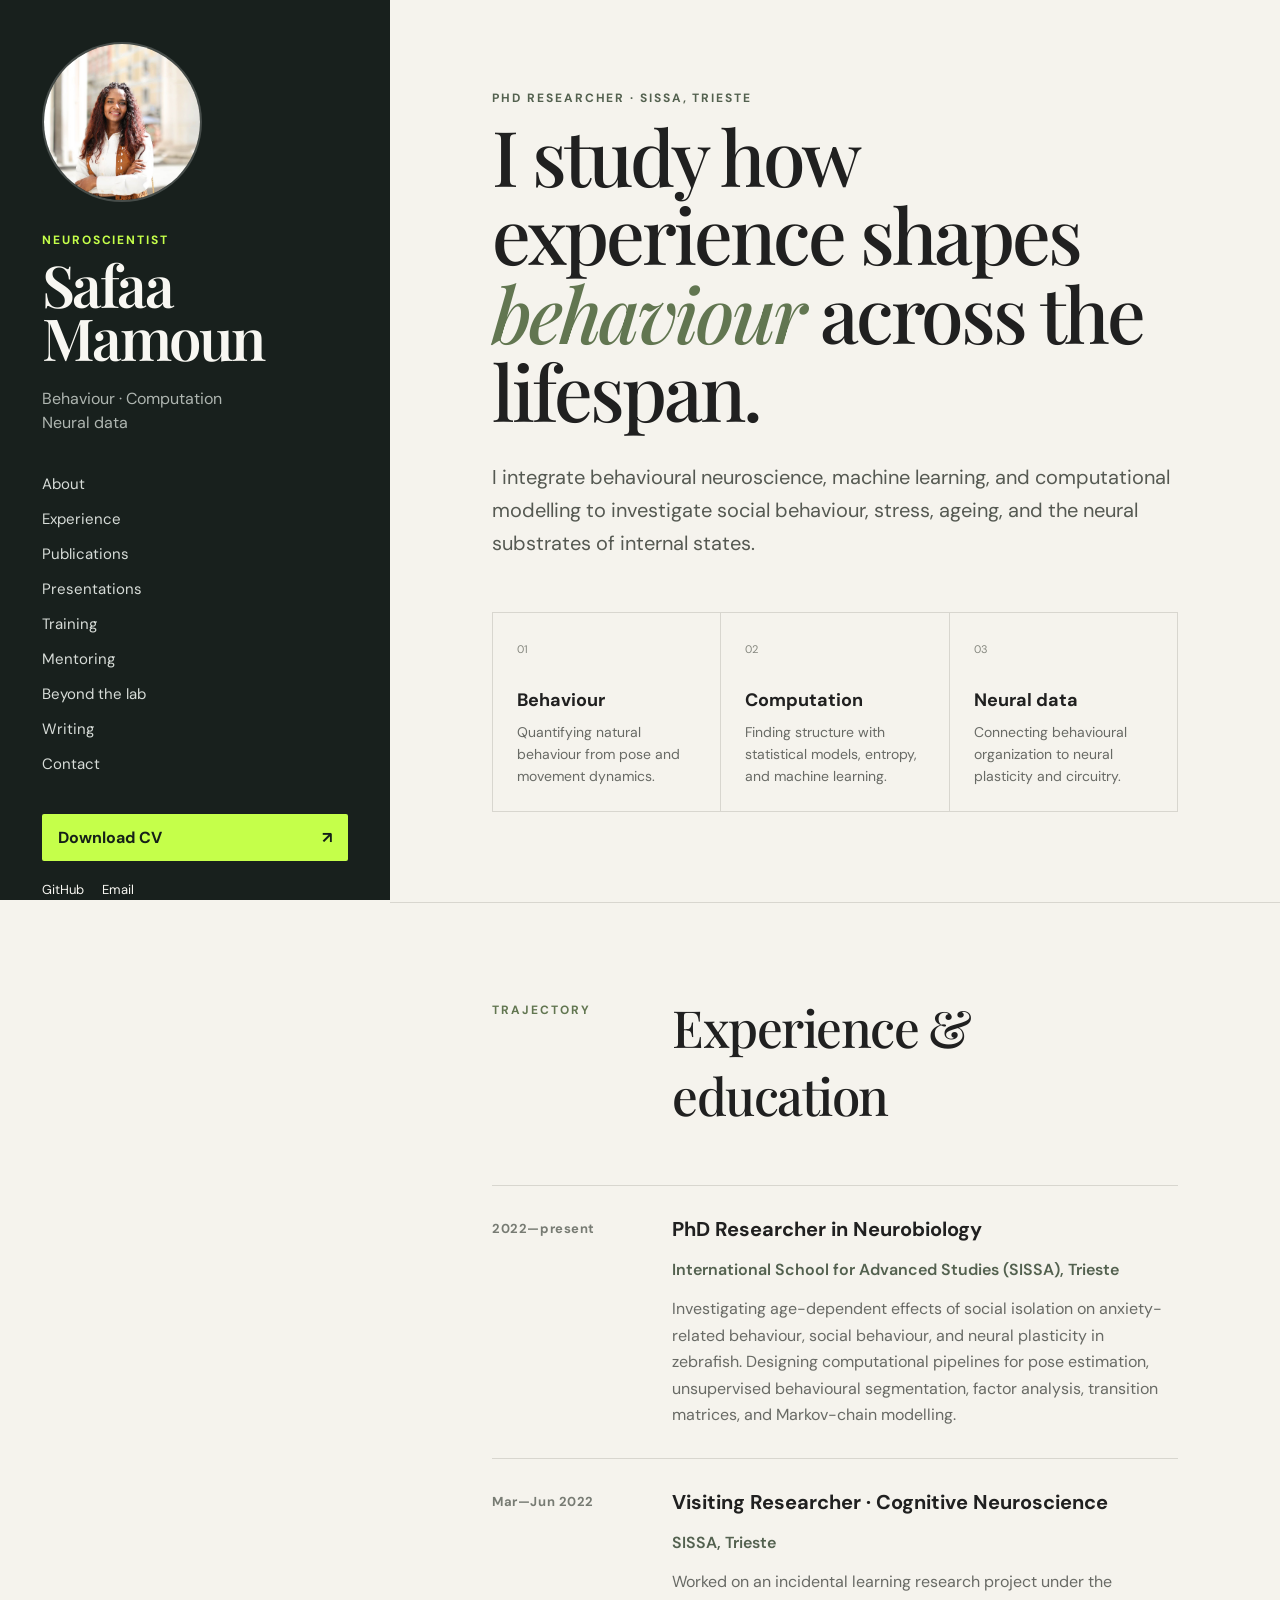
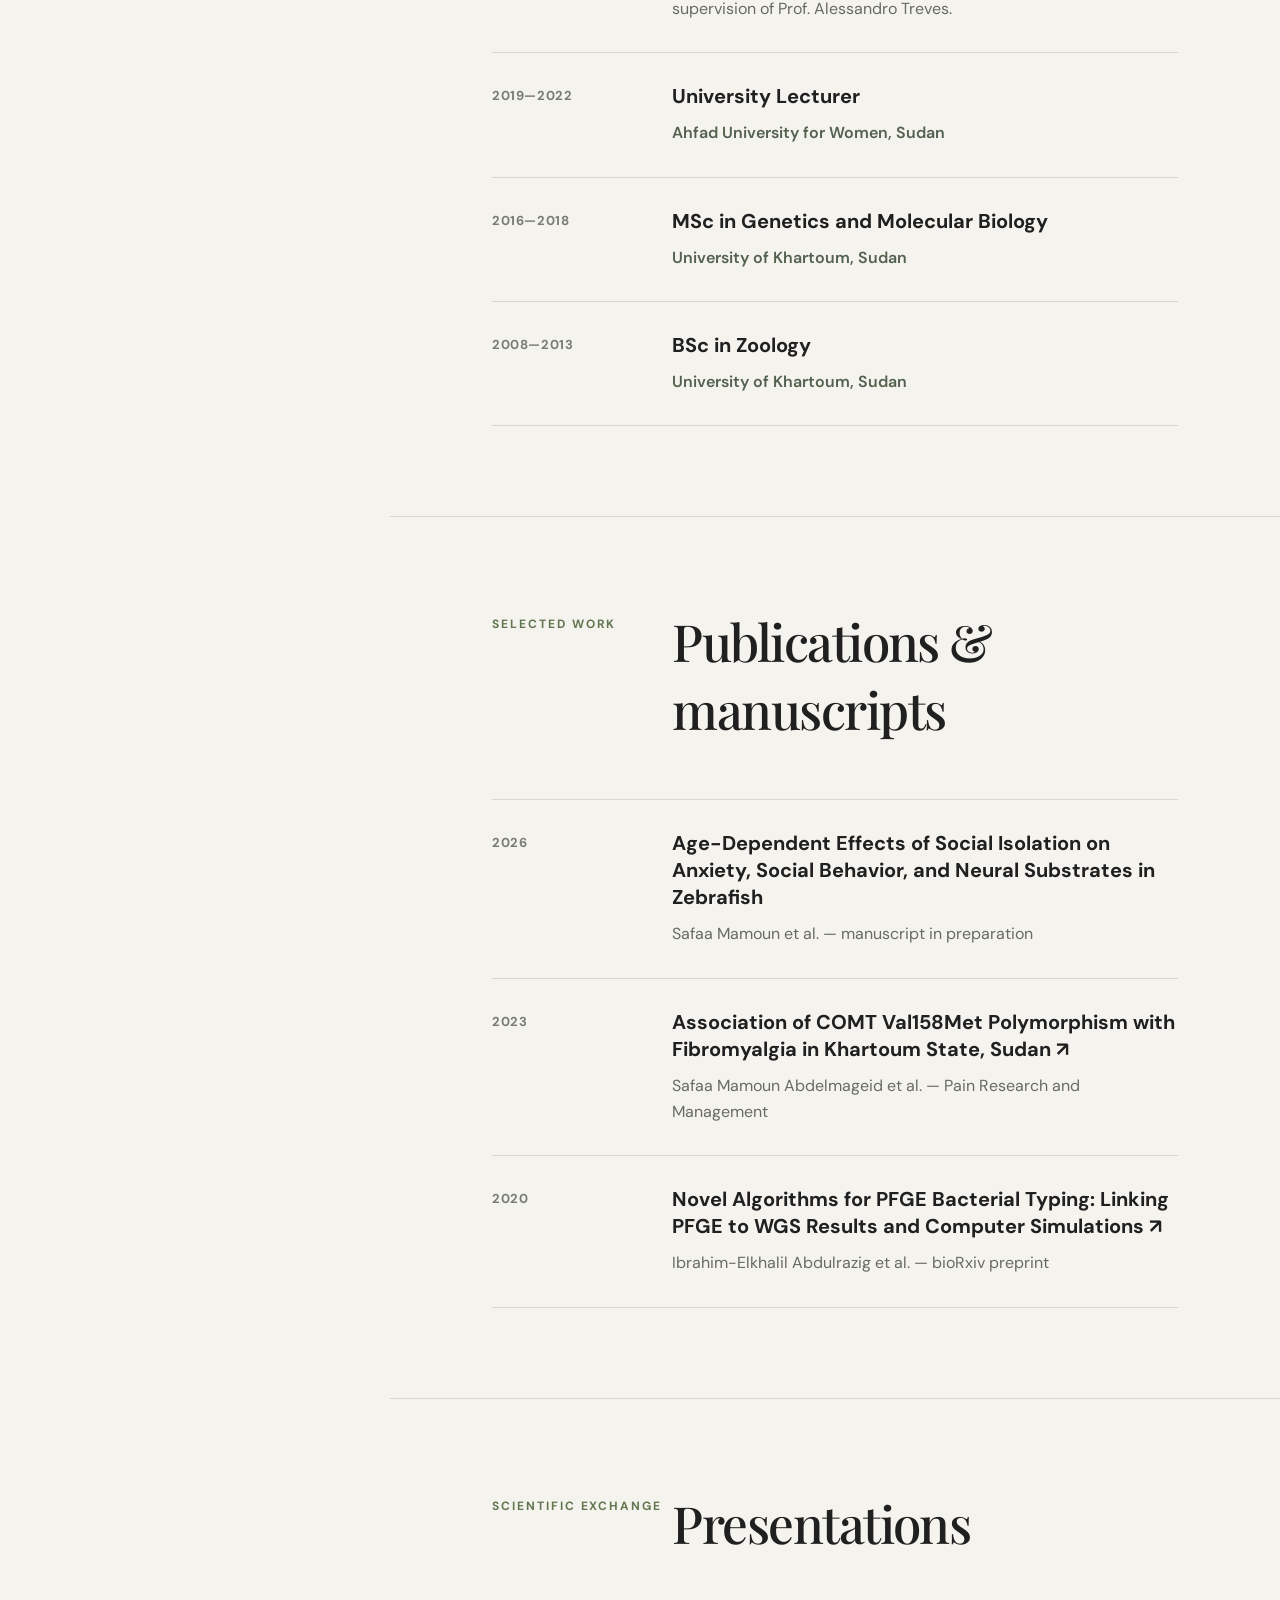
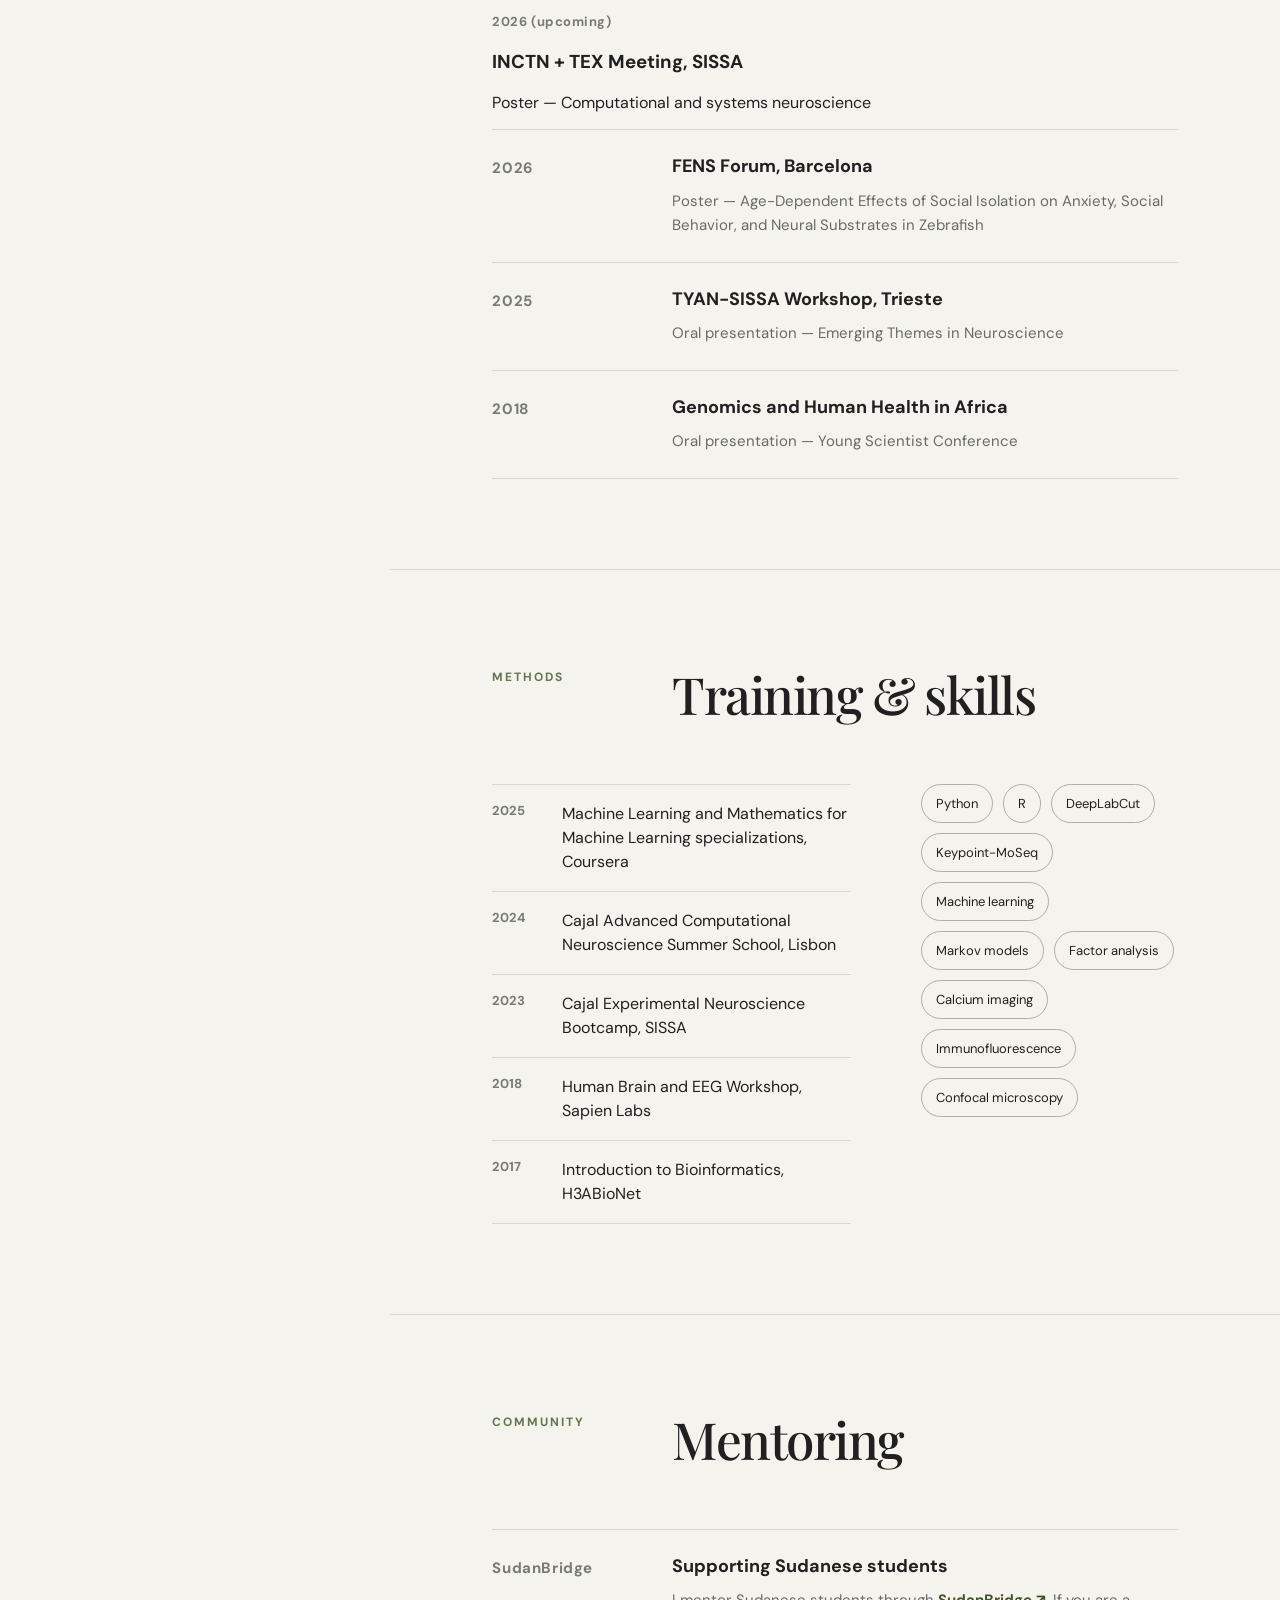
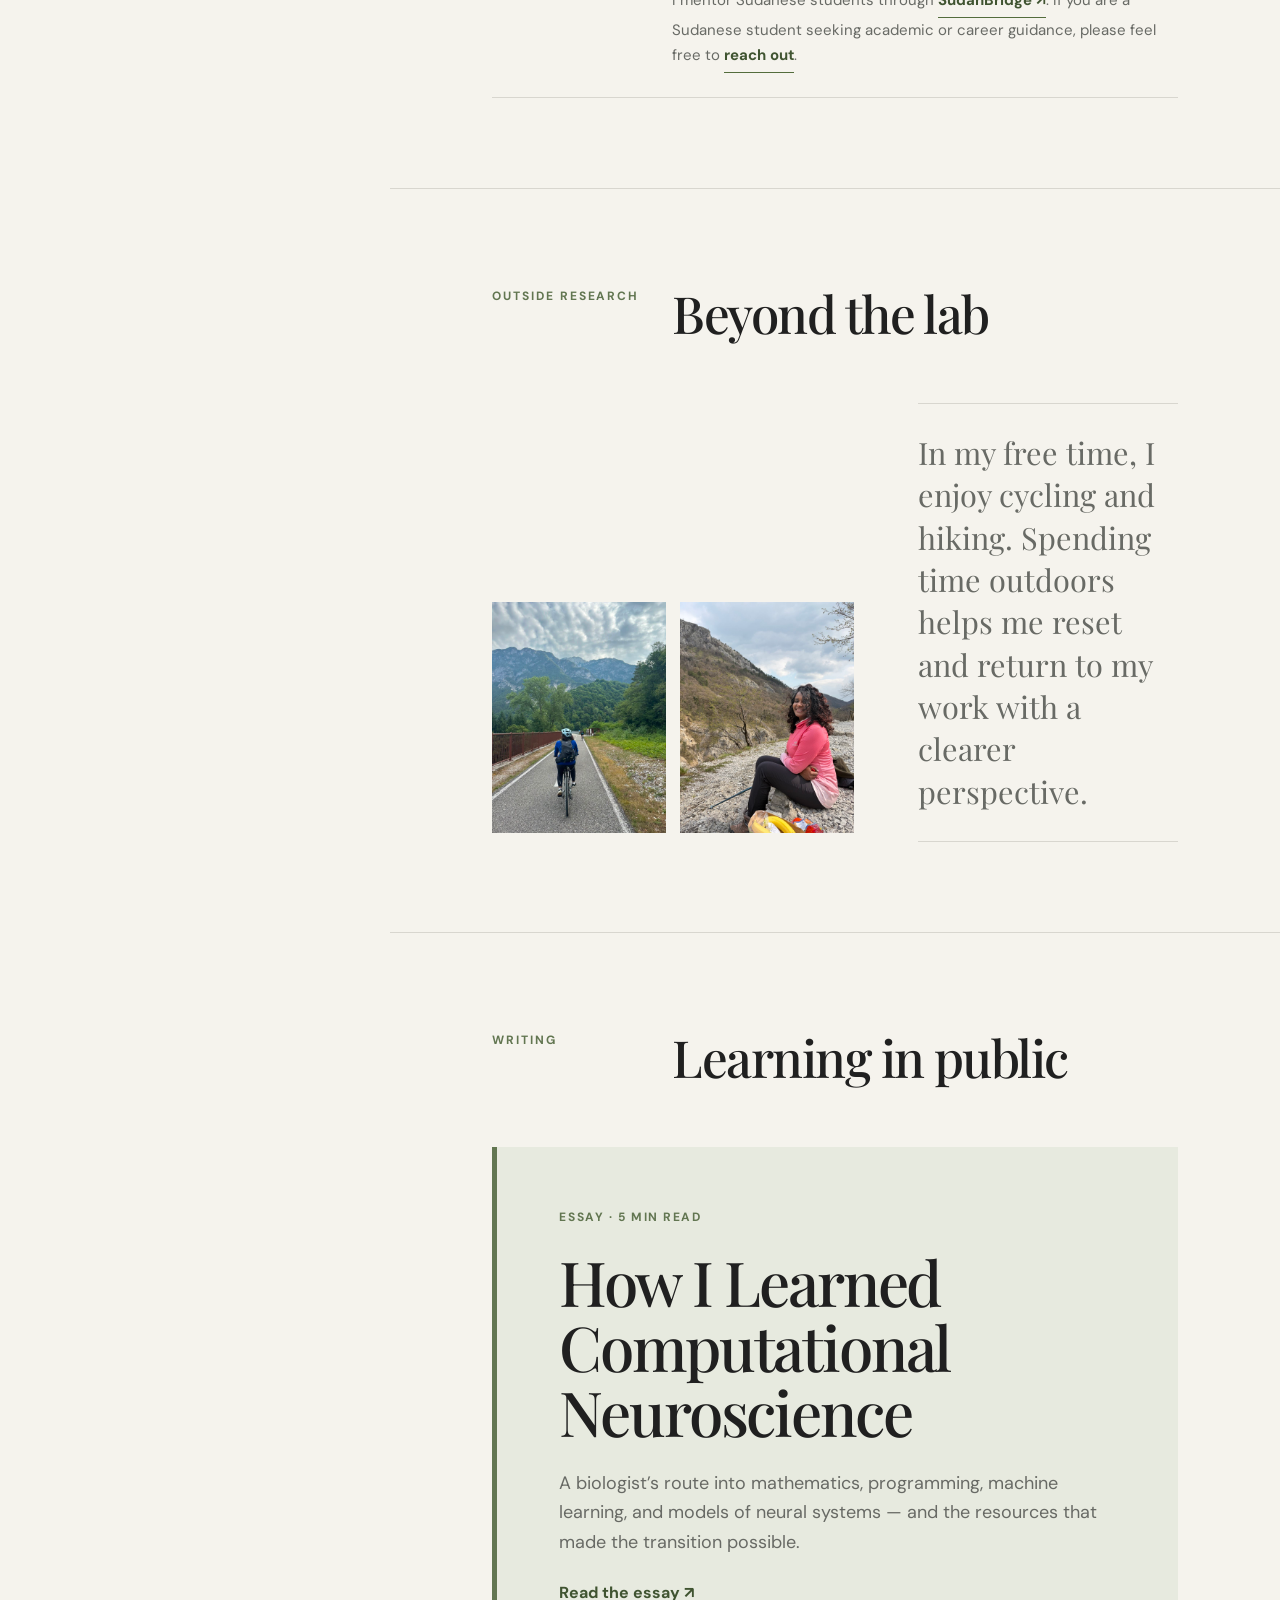
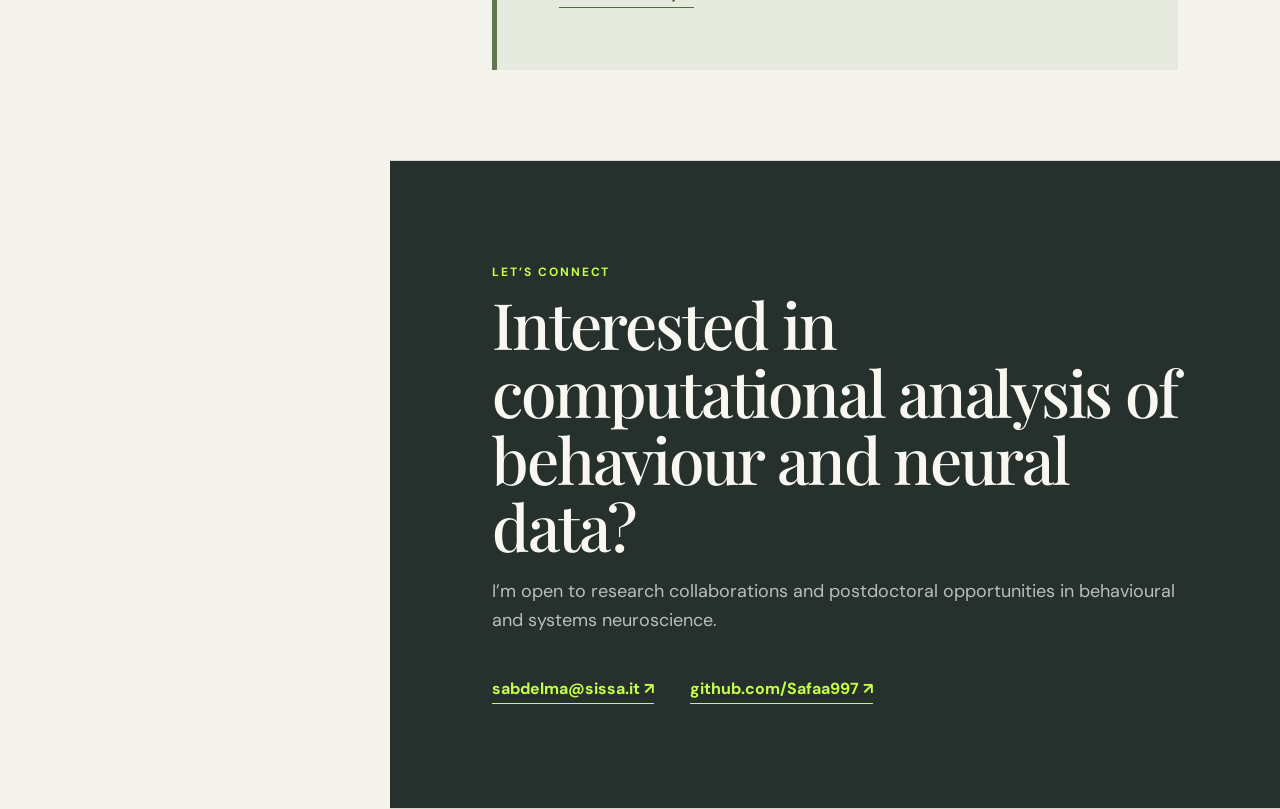
==== index.html @ 349feca4 "Update index.html" ====
<!doctype html>
<html lang="en">
<head>
  <meta charset="utf-8">
  <meta name="viewport" content="width=device-width, initial-scale=1">

  <title>Safaa Mamoun — Neuroscientist</title>

  <meta
    name="description"
    content="Safaa Mamoun is a neuroscientist integrating behaviour, computation, and neural data."
  >

  <link rel="preconnect" href="https://fonts.googleapis.com">
  <link rel="preconnect" href="https://fonts.gstatic.com" crossorigin>

  <link
    href="https://fonts.googleapis.com/css2?family=DM+Sans:wght@400;500;600;700&family=Playfair+Display:ital,wght@0,500;1,500&display=swap"
    rel="stylesheet"
  >

  <link rel="stylesheet" href="styles.css">

  <style>
    body .portrait-wrap {
      position: relative;
      width: 160px;
      height: 160px;
      overflow: hidden;
      border-radius: 50%;
      flex-shrink: 0;
    }

    body .portrait {
      position: static;
      display: block;
      width: 100%;
      height: 100%;
      max-width: 100%;
      left: auto;
      top: auto;
      object-fit: cover;
      object-position: center 30%;
      transform: none;
    }

    .beyond-grid {
      display: grid;
      grid-template-columns: minmax(0, 1.5fr) minmax(260px, 0.75fr);
      gap: clamp(28px, 5vw, 72px);
      align-items: end;
    }

    .beyond-gallery {
      display: grid;
      grid-template-columns: repeat(2, minmax(0, 1fr));
      gap: 14px;
    }

    .beyond-figure {
      margin: 0;
    }

    .beyond-image {
      display: block;
      width: 100%;
      aspect-ratio: 3 / 4;
      object-fit: cover;
      object-position: center;
    }

    .beyond-figure figcaption {
      margin-top: 9px;
      color: var(--muted, #686a65);
      font-size: 12px;
      letter-spacing: 0.08em;
      text-transform: uppercase;
    }

    .beyond-copy {
      padding: 28px 0;
      border-top: 1px solid var(--line, #d8d6cf);
      border-bottom: 1px solid var(--line, #d8d6cf);
    }

    .beyond-copy p {
      margin: 0;
      color: var(--muted, #686a65);
      font-family: "Playfair Display", Georgia, serif;
      font-size: clamp(24px, 2.4vw, 34px);
      line-height: 1.38;
    }

    @media (max-width: 680px) {
      body .portrait-wrap {
        width: 90px;
        height: 90px;
      }

      .beyond-grid {
        grid-template-columns: 1fr;
      }

      .beyond-gallery {
        grid-template-columns: 1fr;
      }

      .beyond-image {
        aspect-ratio: 4 / 3;
      }

      .beyond-copy {
        padding: 24px 0;
      }
    }
  </style>
</head>

<body>
  <main>
    <aside class="sidebar">
      <div class="portrait-wrap">
        <img
          class="portrait"
          src="assets/profile.jpg"
          alt="Safaa Mamoun"
        >
      </div>

      <div class="identity">
        <p class="eyebrow">Neuroscientist</p>
        <h1>Safaa<br>Mamoun</h1>
        <p class="role">
          Behaviour · Computation<br>
          Neural data
        </p>
      </div>

      <nav aria-label="Primary navigation">
        <a href="#about">About</a>
        <a href="#experience">Experience</a>
        <a href="#publications">Publications</a>
        <a href="#presentations">Presentations</a>
        <a href="#training">Training</a>
        <a href="#mentoring">Mentoring</a>
        <a href="#beyond">Beyond the lab</a>
        <a href="#writing">Writing</a>
        <a href="#contact">Contact</a>
      </nav>

      <div class="sidebar-footer">
        <a
          class="cv-button"
          href="assets/Safaa-Mamoun-CV.pdf"
          target="_blank"
          rel="noopener noreferrer"
        >
          Download CV <span aria-hidden="true">↗</span>
        </a>

        <div class="social-links">
          <a
            href="https://github.com/Safaa997"
            target="_blank"
            rel="noopener noreferrer"
          >
            GitHub
          </a>

          <a href="mailto:sabdelma@sissa.it">Email</a>
        </div>

        <p>© 2026 Safaa Mamoun</p>
      </div>
    </aside>

    <div class="content">
      <section id="about" class="hero section-block">
        <p class="kicker">PhD Researcher · SISSA, Trieste</p>

        <h2>
          I study how experience shapes
          <em>behaviour</em> across the lifespan.
        </h2>

        <p class="intro">
          I integrate behavioural neuroscience, machine learning, and
          computational modelling to investigate social behaviour, stress,
          ageing, and the neural substrates of internal states.
        </p>

        <div class="focus-grid">
          <div>
            <span>01</span>
            <h3>Behaviour</h3>
            <p>
              Quantifying natural behaviour from pose and movement dynamics.
            </p>
          </div>

          <div>
            <span>02</span>
            <h3>Computation</h3>
            <p>
              Finding structure with statistical models, entropy, and machine
              learning.
            </p>
          </div>

          <div>
            <span>03</span>
            <h3>Neural data</h3>
            <p>
              Connecting behavioural organization to neural plasticity and
              circuitry.
            </p>
          </div>
        </div>
      </section>

      <section id="experience" class="section-block">
        <div class="section-heading">
          <p>Trajectory</p>
          <h2>Experience &amp; education</h2>
        </div>

        <div class="timeline">
          <article>
            <p class="year">2022—present</p>

            <div>
              <h3>PhD Researcher in Neurobiology</h3>

              <p class="institution">
                International School for Advanced Studies (SISSA), Trieste
              </p>

              <p>
                Investigating age-dependent effects of social isolation on
                anxiety-related behaviour, social behaviour, and neural
                plasticity in zebrafish. Designing computational pipelines for
                pose estimation, unsupervised behavioural segmentation, factor
                analysis, transition matrices, and Markov-chain modelling.
              </p>
            </div>
          </article>

          <article>
            <p class="year">Mar—Jun 2022</p>

            <div>
              <h3>Visiting Researcher · Cognitive Neuroscience</h3>
              <p class="institution">SISSA, Trieste</p>

              <p>
                Worked on an incidental learning research project under the
                supervision of Prof. Alessandro Treves.
              </p>
            </div>
          </article>

          <article>
            <p class="year">2019—2022</p>

            <div>
              <h3>University Lecturer</h3>
              <p class="institution">Ahfad University for Women, Sudan</p>
            </div>
          </article>

          <article>
            <p class="year">2016—2018</p>

            <div>
              <h3>MSc in Genetics and Molecular Biology</h3>
              <p class="institution">University of Khartoum, Sudan</p>
            </div>
          </article>

          <article>
            <p class="year">2008—2013</p>

            <div>
              <h3>BSc in Zoology</h3>
              <p class="institution">University of Khartoum, Sudan</p>
            </div>
          </article>
        </div>
      </section>

      <section id="publications" class="section-block">
        <div class="section-heading">
          <p>Selected work</p>
          <h2>Publications &amp; manuscripts</h2>
        </div>

        <div class="work-list">
          <article>
            <p class="year">2026</p>

            <div>
              <h3>
                Age-Dependent Effects of Social Isolation on Anxiety, Social
                Behavior, and Neural Substrates in Zebrafish
              </h3>

              <p>Safaa Mamoun et al. — manuscript in preparation</p>
            </div>
          </article>

          <article>
            <p class="year">2023</p>

            <div>
              <h3>
                <a
                  href="https://doi.org/10.1155/2023/7313578"
                  target="_blank"
                  rel="noopener noreferrer"
                >
                  Association of COMT Val158Met Polymorphism with Fibromyalgia
                  in Khartoum State, Sudan ↗
                </a>
              </h3>

              <p>
                Safaa Mamoun Abdelmageid et al. — Pain Research and Management
              </p>
            </div>
          </article>

          <article>
            <p class="year">2020</p>

            <div>
              <h3>
                <a
                  href="https://doi.org/10.1101/2020.07.05.188623"
                  target="_blank"
                  rel="noopener noreferrer"
                >
                  Novel Algorithms for PFGE Bacterial Typing: Linking PFGE to
                  WGS Results and Computer Simulations ↗
                </a>
              </h3>

              <p>
                Ibrahim-Elkhalil Abdulrazig et al. — bioRxiv preprint
              </p>
            </div>
          </article>
        </div>
      </section>

      <section id="presentations" class="section-block">
        <div class="section-heading">
          <p>Scientific exchange</p>
          <h2>Presentations</h2>
        </div>
          <article>
              <p class="year">2026 (upcoming)</p>
  
              <div>
                <h3>INCTN + TEX Meeting, SISSA</h3>
                <p>Poster — Computational and systems neuroscience</p>
              </div>
            </article>

        

        <div class="work-list compact-list">
          <article>
            <p class="year">2026</p>

            <div>
              <h3>FENS Forum, Barcelona</h3>
              <p>
                Poster — Age-Dependent Effects of Social Isolation on Anxiety,
                Social Behavior, and Neural Substrates in Zebrafish
              </p>
            </div>
          </article>

         
          <article>
            <p class="year">2025</p>

            <div>
              <h3>TYAN-SISSA Workshop, Trieste</h3>
              <p>Oral presentation — Emerging Themes in Neuroscience</p>
            </div>
          </article>

          <article>
            <p class="year">2018</p>

            <div>
              <h3>Genomics and Human Health in Africa</h3>
              <p>Oral presentation — Young Scientist Conference</p>
            </div>
          </article>
        </div>
      </section>

      <section id="training" class="section-block">
        <div class="section-heading">
          <p>Methods</p>
          <h2>Training &amp; skills</h2>
        </div>

        <div class="skills-layout">
          <div class="training-list">
            <div>
              <span>2025</span>
              <p>
                Machine Learning and Mathematics for Machine Learning
                specializations, Coursera
              </p>
            </div>

            <div>
              <span>2024</span>
              <p>
                Cajal Advanced Computational Neuroscience Summer School, Lisbon
              </p>
            </div>

            <div>
              <span>2023</span>
              <p>Cajal Experimental Neuroscience Bootcamp, SISSA</p>
            </div>

            <div>
              <span>2018</span>
              <p>Human Brain and EEG Workshop, Sapien Labs</p>
            </div>

            <div>
              <span>2017</span>
              <p>Introduction to Bioinformatics, H3ABioNet</p>
            </div>
          </div>

          <div class="skill-tags" aria-label="Skills">
            <span>Python</span>
            <span>R</span>
            <span>DeepLabCut</span>
            <span>Keypoint-MoSeq</span>
            <span>Machine learning</span>
            <span>Markov models</span>
            <span>Factor analysis</span>
            <span>Calcium imaging</span>
            <span>Immunofluorescence</span>
            <span>Confocal microscopy</span>
          </div>
        </div>
      </section>

      <section id="mentoring" class="section-block">
        <div class="section-heading">
          <p>Community</p>
          <h2>Mentoring</h2>
        </div>

        <div class="work-list compact-list">
          <article>
            <p class="year">SudanBridge</p>

            <div>
              <h3>Supporting Sudanese students</h3>

              <p>
                I mentor Sudanese students through
                <a
                  class="essay-link"
                  href="https://sultan-hassan.github.io/mentoring_program/"
                  target="_blank"
                  rel="noopener noreferrer"
                >
                  SudanBridge ↗
                </a>.
                If you are a Sudanese student seeking academic or career
                guidance, please feel free to
                <a
                  class="essay-link"
                  href="mailto:sabdelma@sissa.it?subject=SudanBridge%20mentoring"
                >
                  reach out
                </a>.
              </p>
            </div>
          </article>
        </div>
      </section>

      <section id="beyond" class="beyond section-block">
        <div class="section-heading">
          <p>Outside research</p>
          <h2>Beyond the lab</h2>
        </div>

        <div class="beyond-grid">
          <div class="beyond-gallery">
            <figure class="beyond-figure">
              <img
                class="beyond-image"
                src="assets/Bike.jpg"
                alt="Cycling along a mountain trail"
                loading="lazy"
              >
              <figcaption></figcaption>
            </figure>

            <figure class="beyond-figure">
              <img
                class="beyond-image"
                src="assets/Hike.jpg"
                alt="Hiking outdoors"
                loading="lazy"
              >
              <figcaption></figcaption>
            </figure>
          </div>

          <div class="beyond-copy">
            <p>
              In my free time, I enjoy cycling and hiking. Spending time
              outdoors helps me reset and return to my work with a clearer
              perspective.
            </p>
          </div>
        </div>
      </section>

      <section id="writing" class="essay-teaser section-block">
        <div class="section-heading">
          <p>Writing</p>
          <h2>Learning in public</h2>
        </div>

        <article>
          <p class="essay-label">Essay · 5 min read</p>

          <h3>How I Learned Computational Neuroscience</h3>

          <p>
            A biologist’s route into mathematics, programming, machine
            learning, and models of neural systems — and the resources that
            made the transition possible.
          </p>

          <a class="essay-link" href="essay/">
            Read the essay ↗
          </a>
        </article>
      </section>

      <section id="contact" class="contact section-block">
        <p class="kicker">Let’s connect</p>

        <h2>Interested in computational analysis of behaviour and neural data?</h2>

        <p>
          I’m open to research collaborations and postdoctoral opportunities
          in behavioural and systems neuroscience.
        </p>

        <div class="contact-links">
          <a href="mailto:sabdelma@sissa.it">
            sabdelma@sissa.it ↗
          </a>

          <a
            href="https://github.com/Safaa997"
            target="_blank"
            rel="noopener noreferrer"
          >
            github.com/Safaa997 ↗
          </a>
        </div>
      </section>
    </div>
  </main>
  <!-- Cloudflare Web Analytics --><script type='module' src='https://static.cloudflareinsights.com/beacon.min.js' data-cf-beacon='{"token": "2f7e7b79d9d646109fc4454bb11eda97"}'></script><!-- End Cloudflare Web Analytics -->
</body>
</html>
---- styles.css ----
:root {
  --font-sans: "DM Sans";
  --font-display: "Playfair Display";
  --ink: #202020;
  --paper: #f5f3ed;
  --panel: #18201d;
  --accent: #c5ff4a;
  --muted: #686a65;
  --line: #d8d6cf;
}

* { box-sizing: border-box; }
html { scroll-behavior: smooth; }
body {
  margin: 0;
  background: var(--paper);
  color: var(--ink);
  font-family: var(--font-sans), Arial, sans-serif;
  -webkit-font-smoothing: antialiased;
}
a { color: inherit; text-decoration: none; }

.sidebar {
  position: fixed;
  inset: 0 auto 0 0;
  width: 390px;
  min-height: 100vh;
  padding: 42px;
  background: var(--panel);
  color: #f8f7f2;
  display: flex;
  flex-direction: column;
  overflow-y: auto;
}
.portrait-wrap {
  width: 180px;
  aspect-ratio: 1;
  border-radius: 50%;
  overflow: hidden;
  border: 2px solid rgba(255,255,255,.2);
  margin-bottom: 30px;
}
.portrait { width: 100%; height: 100%; object-fit: cover; object-position: 50% 35%; transform: scale(1.35); }
.eyebrow, .kicker, .section-heading > p {
  margin: 0 0 10px;
  color: var(--accent);
  font-size: 12px;
  font-weight: 700;
  letter-spacing: .16em;
  text-transform: uppercase;
}
.identity h1 {
  margin: 0;
  font-family: var(--font-display), Georgia, serif;
  font-size: 58px;
  line-height: .92;
  letter-spacing: -.045em;
  font-weight: 600;
}
.role { margin: 22px 0 0; color: #aeb5b0; font-size: 16px; line-height: 1.5; }
nav { display: flex; flex-direction: column; gap: 8px; margin: 36px 0; }
nav a { width: max-content; color: #d7dcd8; font-size: 15px; padding: 3px 0; border-bottom: 1px solid transparent; }
nav a:hover, nav a:focus-visible { color: var(--accent); border-color: var(--accent); }
.sidebar-footer { margin-top: auto; }
.cv-button {
  display: flex;
  justify-content: space-between;
  align-items: center;
  padding: 13px 16px;
  background: var(--accent);
  color: #152018;
  font-weight: 700;
  border-radius: 2px;
}
.cv-button:hover { background: #d4ff76; }
.social-links { display: flex; gap: 18px; margin: 20px 0 12px; font-size: 13px; }
.social-links a:hover { color: var(--accent); }
.sidebar-footer > p { margin: 0; color: #7f8882; font-size: 12px; }

.content { margin-left: 390px; }
.section-block { padding: 90px clamp(48px, 8vw, 120px); border-bottom: 1px solid var(--line); scroll-margin-top: 20px; }
.hero { min-height: 100vh; display: flex; flex-direction: column; justify-content: center; }
.hero .kicker, .contact .kicker { color: #53614f; }
.hero h2 {
  max-width: 940px;
  margin: 0;
  font-family: var(--font-display), Georgia, serif;
  font-size: clamp(48px, 6vw, 88px);
  line-height: 1.02;
  letter-spacing: -.04em;
  font-weight: 500;
}
.hero h2 em { color: #627651; font-weight: 500; }
.intro { max-width: 800px; margin: 32px 0 52px; color: #555952; font-size: 20px; line-height: 1.65; }
.focus-grid { display: grid; grid-template-columns: repeat(3, 1fr); gap: 1px; background: var(--line); border: 1px solid var(--line); }
.focus-grid > div { background: var(--paper); padding: 24px; }
.focus-grid span { font-size: 11px; color: #85877f; }
.focus-grid h3 { margin: 30px 0 10px; font-size: 18px; }
.focus-grid p { margin: 0; color: var(--muted); font-size: 14px; line-height: 1.55; }

.section-heading { display: grid; grid-template-columns: 180px 1fr; align-items: start; margin-bottom: 56px; }
.section-heading > p { color: #627651; margin-top: 9px; }
.section-heading h2 {
  margin: 0;
  font-family: var(--font-display), Georgia, serif;
  font-weight: 500;
  font-size: clamp(38px, 4vw, 56px);
  letter-spacing: -.03em;
}
.timeline article, .work-list article { display: grid; grid-template-columns: 180px 1fr; gap: 0; padding: 30px 0; border-top: 1px solid var(--line); }
.timeline article:last-child, .work-list article:last-child { border-bottom: 1px solid var(--line); }
.year { margin: 4px 0 0; color: #777b73; font-size: 13px; font-weight: 700; letter-spacing: .04em; }
.timeline h3, .work-list h3 { margin: 0 0 7px; font-size: 20px; line-height: 1.35; }
.timeline article > div > p:last-child, .work-list article > div > p { margin: 10px 0 0; max-width: 780px; color: var(--muted); line-height: 1.65; }
.institution { color: #53614f !important; font-weight: 600; }
.work-list h3 a:hover { color: #536c3c; }
.work-list h3 span { font-family: var(--font-sans); font-size: 15px; }
.compact-list article { padding: 24px 0; }
.compact-list h3 { font-size: 18px; }
.compact-list p { font-size: 15px; }

.skills-layout { display: grid; grid-template-columns: 1.4fr 1fr; gap: 70px; }
.training-list > div { display: grid; grid-template-columns: 70px 1fr; padding: 17px 0; border-top: 1px solid var(--line); }
.training-list > div:last-child { border-bottom: 1px solid var(--line); }
.training-list span { font-size: 13px; font-weight: 700; color: #777b73; }
.training-list p { margin: 0; line-height: 1.5; }
.skill-tags { display: flex; flex-wrap: wrap; align-content: flex-start; gap: 10px; }
.skill-tags span { border: 1px solid #acb0a7; border-radius: 99px; padding: 10px 14px; font-size: 13px; }

.essay-teaser article {
  max-width: 900px;
  padding: clamp(30px, 5vw, 62px);
  background: #e7eadf;
  border-left: 5px solid #627651;
}
.essay-label { margin: 0 0 24px; color: #627651; font-size: 12px; font-weight: 700; letter-spacing: .13em; text-transform: uppercase; }
.essay-teaser h3 { max-width: 720px; margin: 0; font-family: var(--font-display), Georgia, serif; font-size: clamp(38px, 5vw, 62px); line-height: 1.05; font-weight: 500; letter-spacing: -.035em; }
.essay-teaser article > p:not(.essay-label) { max-width: 680px; margin: 24px 0; color: var(--muted); font-size: 18px; line-height: 1.65; }
.essay-link { display: inline-block; border-bottom: 1px solid #536c3c; color: #405431; font-weight: 700; padding-bottom: 4px; }
.essay-link:hover { color: #202e17; }

.article-shell { margin-left: 390px; }
.article-hero { padding: 90px clamp(48px, 9vw, 150px) 56px; border-bottom: 1px solid var(--line); }
.article-hero .kicker { color: #627651; }
.article-hero h2 { max-width: 920px; margin: 0; font-family: var(--font-display), Georgia, serif; font-size: clamp(52px, 7vw, 92px); line-height: .98; letter-spacing: -.045em; font-weight: 500; }
.article-deck { max-width: 760px; margin: 30px 0 0; color: var(--muted); font-size: 20px; line-height: 1.65; }
.article-meta { margin: 28px 0 0; color: #797c76; font-size: 13px; }
.article-body { max-width: 830px; margin: 0 auto; padding: 72px 48px 110px; }
.article-body h3 { margin: 64px 0 18px; font-family: var(--font-display), Georgia, serif; font-size: 35px; line-height: 1.2; font-weight: 500; letter-spacing: -.02em; }
.article-body h3:first-child { margin-top: 0; }
.article-body p { margin: 0 0 24px; color: #444741; font-family: Georgia, serif; font-size: 19px; line-height: 1.82; }
.article-body a { color: #4f683b; border-bottom: 1px solid #91a17f; }
.article-body a:hover { color: #26371d; border-color: #26371d; }
.article-pullquote { margin: 48px 0; padding: 30px 0 30px 30px; border-left: 4px solid #627651; font-family: var(--font-display), Georgia, serif !important; font-size: 29px !important; line-height: 1.35 !important; color: #3f4f36 !important; }
.resource-list { margin: 28px 0 0; padding: 0; list-style: none; border-top: 1px solid var(--line); }
.resource-list li { padding: 18px 0; border-bottom: 1px solid var(--line); color: #444741; font-size: 16px; line-height: 1.5; }
.resource-list strong { display: block; color: var(--ink); margin-bottom: 3px; }
.back-link { display: inline-block; margin-bottom: 30px; color: var(--accent); font-size: 14px; }

.contact { min-height: 72vh; background: #26302c; color: #f8f7f2; display: flex; flex-direction: column; justify-content: center; }
.contact .kicker { color: var(--accent); }
.contact h2 { max-width: 820px; margin: 0; font-family: var(--font-display), Georgia, serif; font-size: clamp(44px, 5vw, 72px); line-height: 1.05; font-weight: 500; letter-spacing: -.035em; }
.contact > p:not(.kicker) { max-width: 690px; color: #b9c0bb; font-size: 18px; line-height: 1.6; }
.contact-links { display: flex; flex-wrap: wrap; gap: 16px 36px; margin-top: 25px; }
.contact-links a { color: var(--accent); font-weight: 700; border-bottom: 1px solid var(--accent); padding-bottom: 4px; }

@media (max-width: 980px) {
  .sidebar { position: relative; width: 100%; min-height: auto; padding: 30px; display: grid; grid-template-columns: 120px 1fr; gap: 10px 24px; }
  .portrait-wrap { width: 120px; grid-row: span 2; margin: 0; }
  .identity h1 { font-size: 42px; }
  .identity .eyebrow, .role { display: none; }
  nav { grid-column: 1 / -1; flex-direction: row; flex-wrap: wrap; margin: 20px 0 5px; gap: 8px 20px; }
  .sidebar-footer { grid-column: 1 / -1; display: flex; align-items: center; gap: 20px; }
  .cv-button { width: max-content; gap: 20px; }
  .social-links { margin: 0; }
  .sidebar-footer > p { margin-left: auto; }
  .content { margin-left: 0; }
  .article-shell { margin-left: 0; }
  .hero { min-height: auto; }
}

@media (max-width: 680px) {
  .sidebar { grid-template-columns: 90px 1fr; padding: 22px; }
  .portrait-wrap { width: 90px; }
  .identity h1 { font-size: 34px; }
  nav { gap: 6px 14px; }
  nav a { font-size: 13px; }
  .sidebar-footer { flex-wrap: wrap; }
  .sidebar-footer > p { display: none; }
  .section-block { padding: 64px 24px; }
  .hero h2 { font-size: 43px; }
  .intro { font-size: 17px; margin-bottom: 36px; }
  .focus-grid { grid-template-columns: 1fr; }
  .section-heading { grid-template-columns: 1fr; gap: 8px; margin-bottom: 36px; }
  .section-heading > p { margin: 0; }
  .timeline article, .work-list article { grid-template-columns: 1fr; gap: 10px; padding: 24px 0; }
  .skills-layout { grid-template-columns: 1fr; gap: 40px; }
  .contact-links { flex-direction: column; align-items: flex-start; }
  .article-hero { padding: 64px 24px 42px; }
  .article-hero h2 { font-size: 48px; }
  .article-deck { font-size: 17px; }
  .article-body { padding: 52px 24px 80px; }
  .article-body p { font-size: 18px; }
}

@media (prefers-reduced-motion: reduce) { html { scroll-behavior: auto; } }
/* Correct the profile photograph */
body .portrait-wrap {
  position: relative;
  width: 160px;
  height: 160px;
  overflow: hidden;
  border-radius: 50%;
  flex-shrink: 0;
}

body .portrait {
  position: static;
  display: block;
  width: 100%;
  height: 100%;
  max-width: 100%;
  object-fit: cover;
  object-position: center 30%;
  transform: none;
}

/* Beyond the lab section */
.beyond-grid {
  display: grid;
  grid-template-columns: minmax(0, 1.45fr) minmax(260px, 0.75fr);
  gap: clamp(28px, 5vw, 72px);
  align-items: end;
}

.beyond-image {
  display: block;
  width: 100%;
  height: auto;
  max-height: 750px;
  object-fit: cover;
  object-position: center;
}

.beyond-copy {
  padding: 28px 0;
  border-top: 1px solid var(--line, #d8d6cf);
  border-bottom: 1px solid var(--line, #d8d6cf);
}

.beyond-copy p {
  margin: 0;
  color: var(--muted, #686a65);
  font-family: "Playfair Display", Georgia, serif;
  font-size: clamp(24px, 2.4vw, 34px);
  line-height: 1.38;
}

@media (max-width: 680px) {
  body .portrait-wrap {
    width: 90px;
    height: 90px;
  }

  .beyond-grid {
    grid-template-columns: 1fr;
  }

  .beyond-copy {
    padding: 24px 0;
  }
}
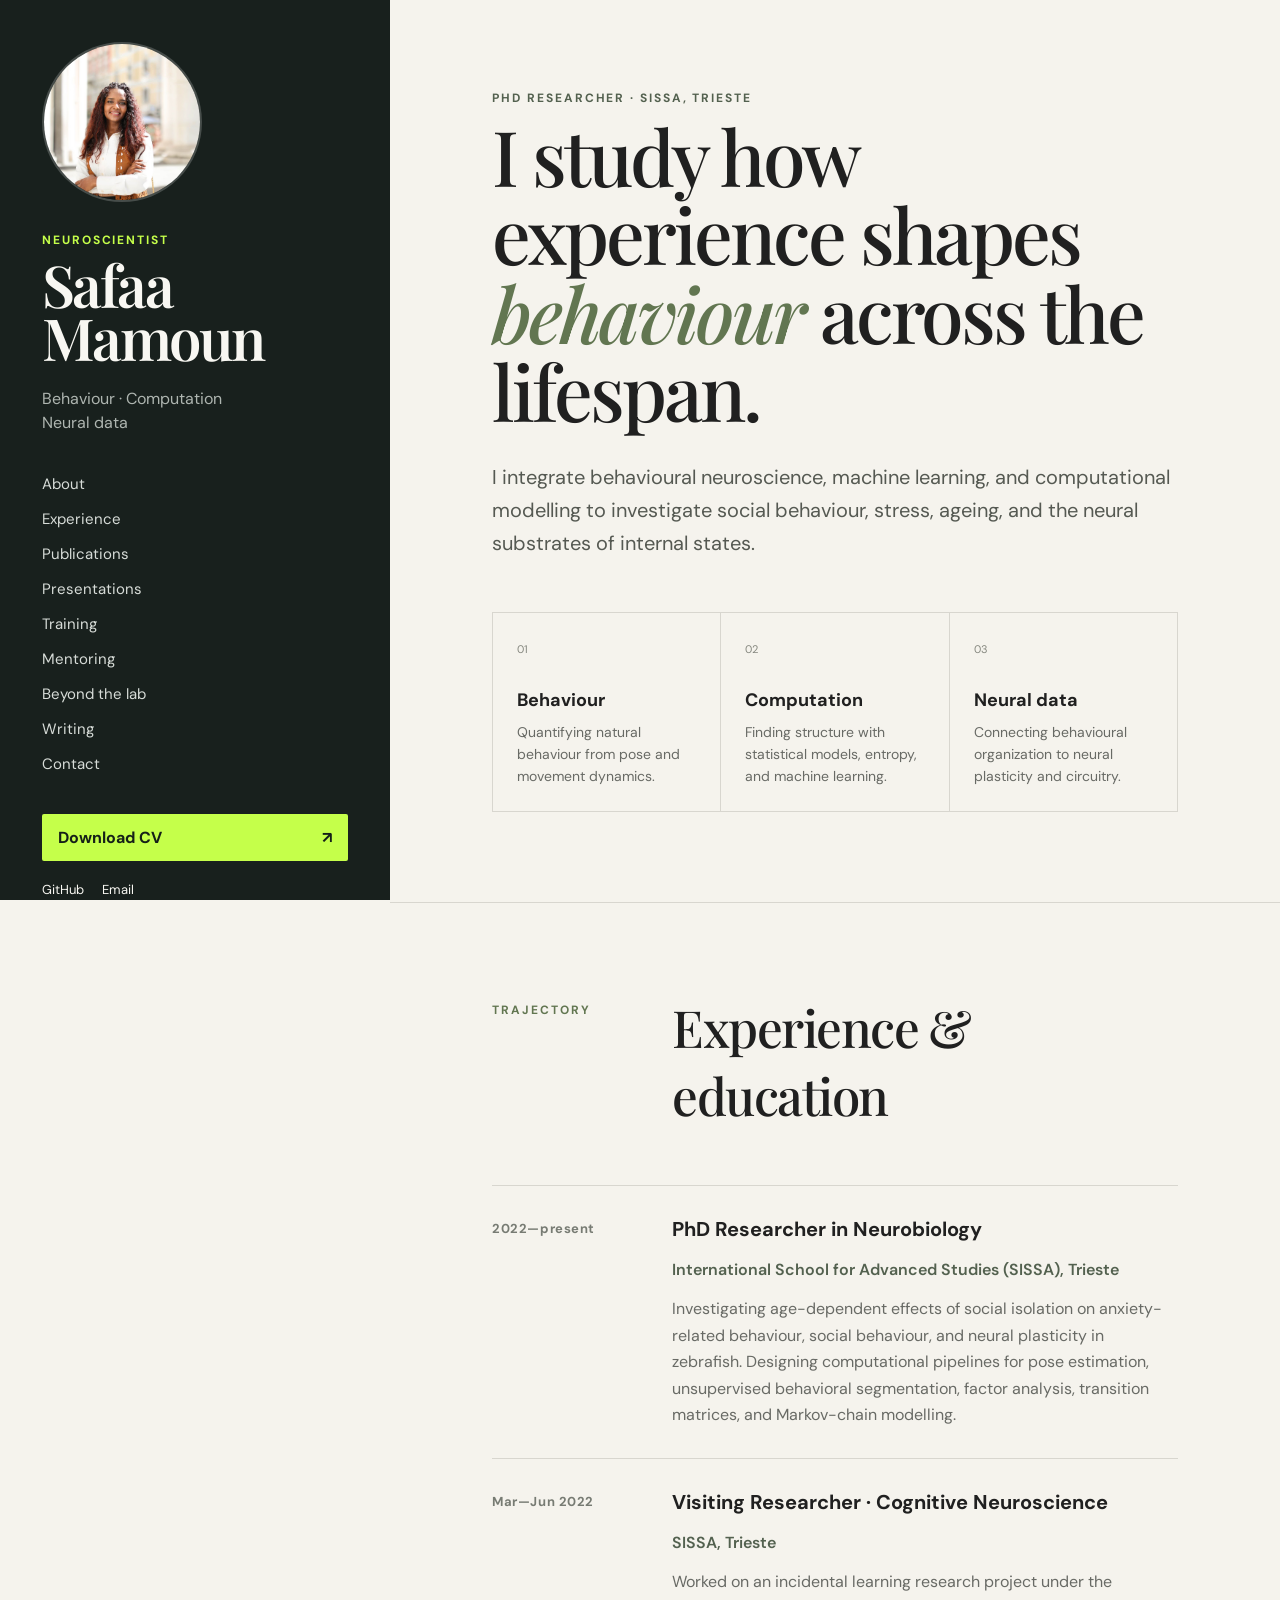
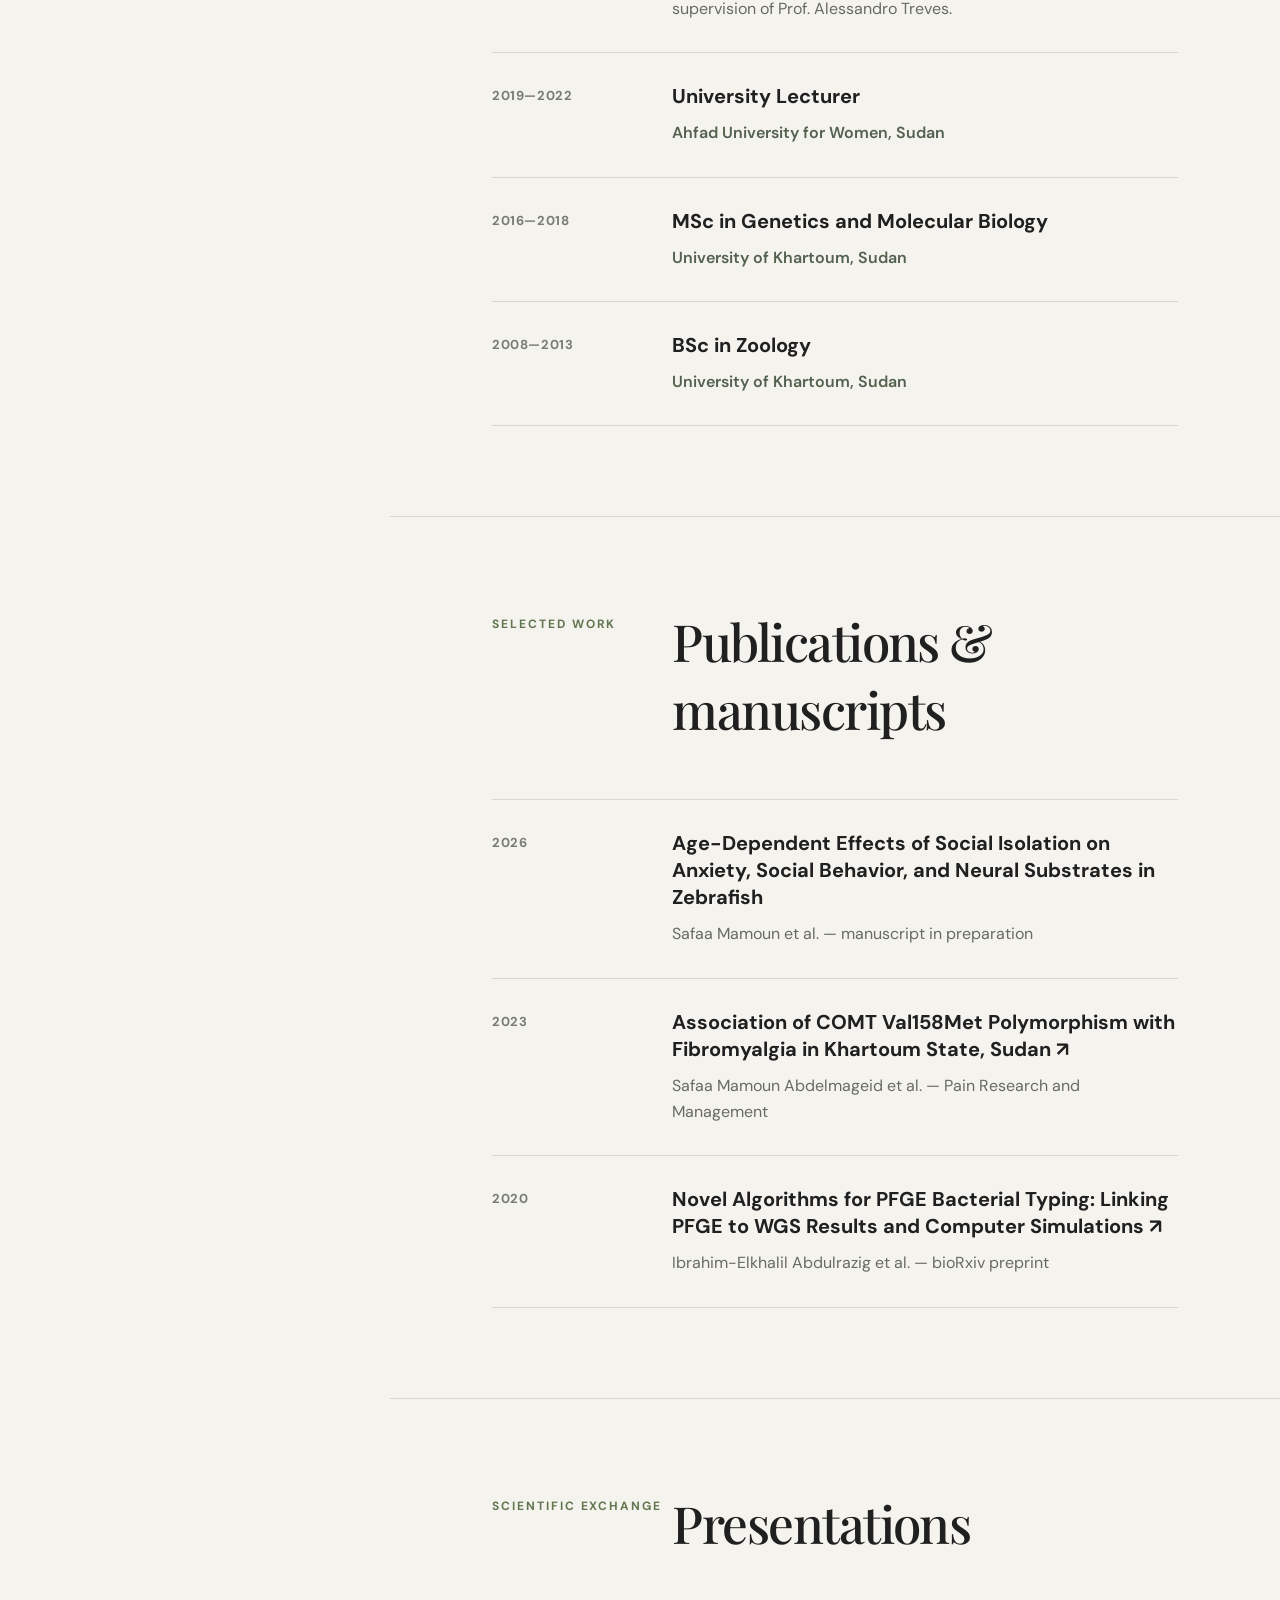
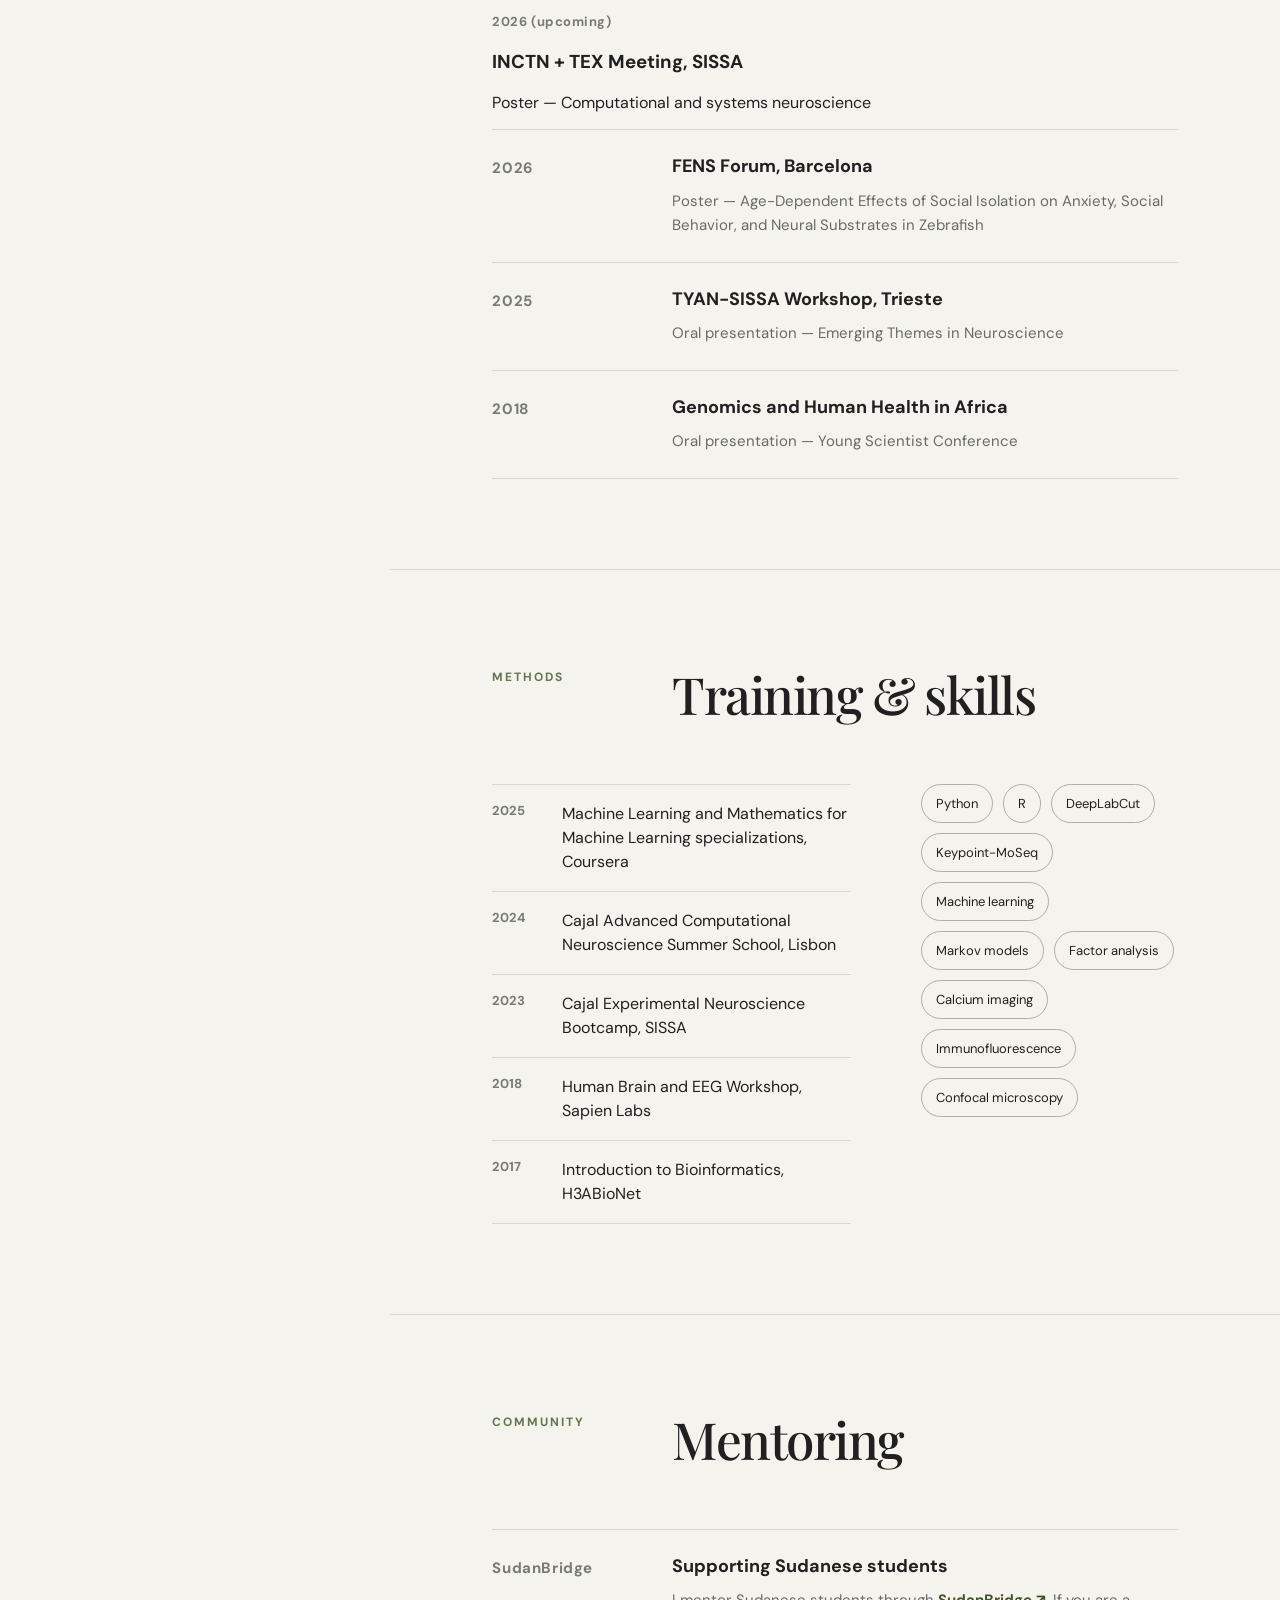
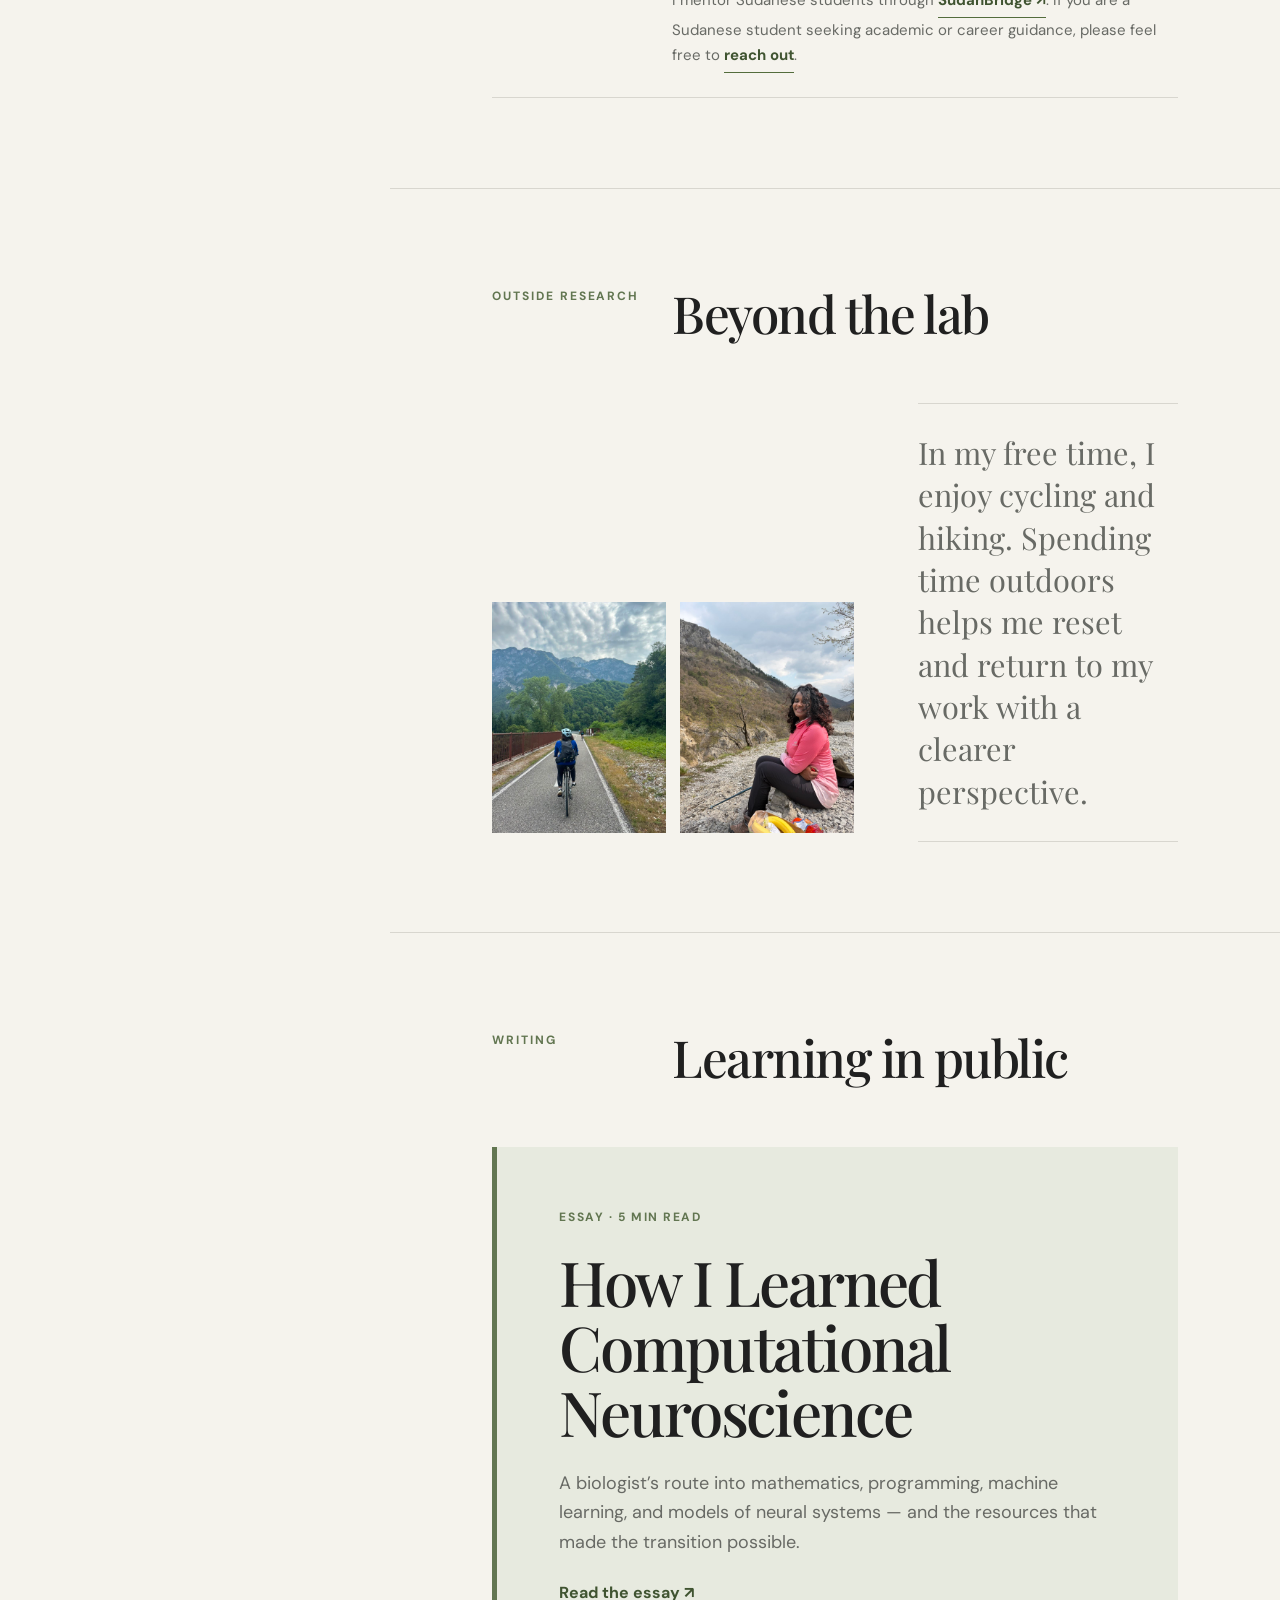
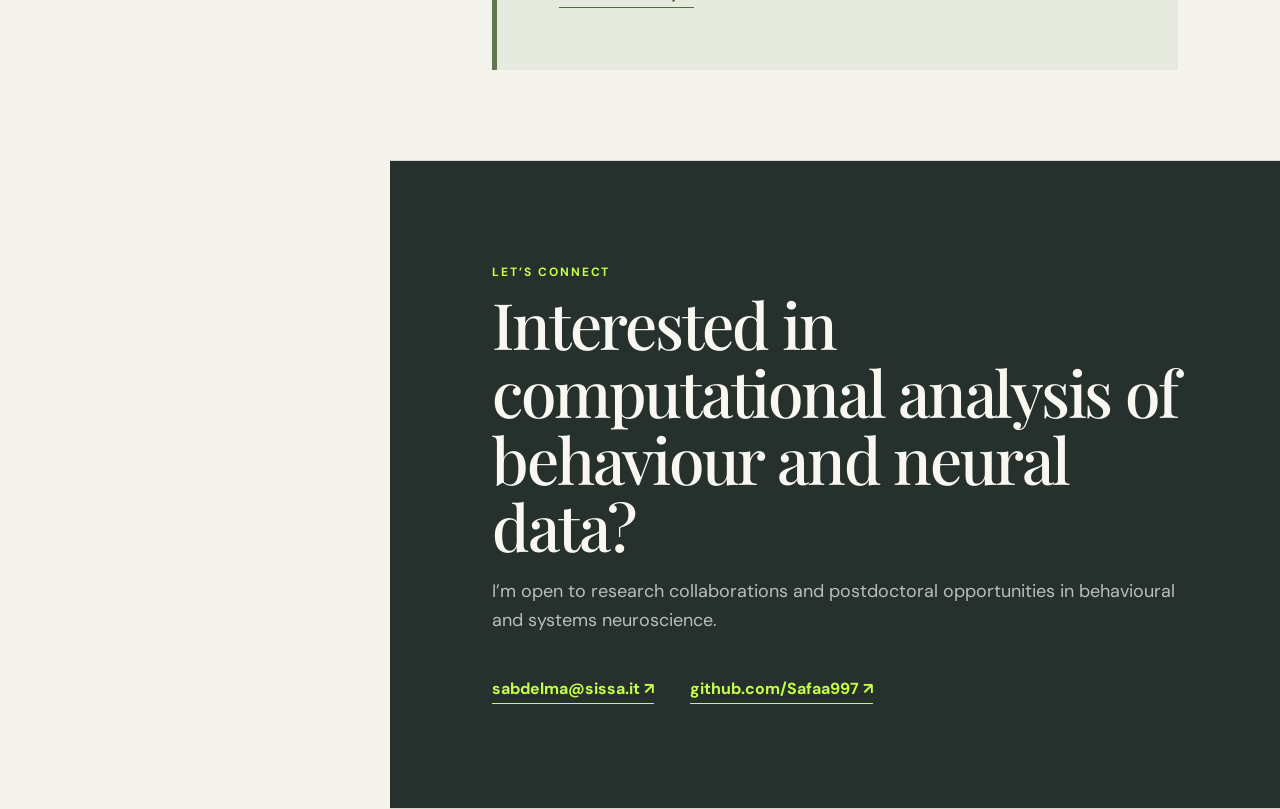
==== commit cf5c497c: "Update index.html" ====
--- a/index.html
+++ b/index.html
@@ -239,7 +239,7 @@
                 Investigating age-dependent effects of social isolation on
                 anxiety-related behaviour, social behaviour, and neural
                 plasticity in zebrafish. Designing computational pipelines for
-                pose estimation, unsupervised behavioural segmentation, factor
+                pose estimation, unsupervised behavioral segmentation, factor
                 analysis, transition matrices, and Markov-chain modelling.
               </p>
             </div>
@@ -374,8 +374,7 @@
 
             <div>
               <h3>FENS Forum, Barcelona</h3>
-              <p>
-                Poster — Age-Dependent Effects of Social Isolation on Anxiety,
+              <p>Poster — Age-Dependent Effects of Social Isolation on Anxiety,
                 Social Behavior, and Neural Substrates in Zebrafish
               </p>
             </div>
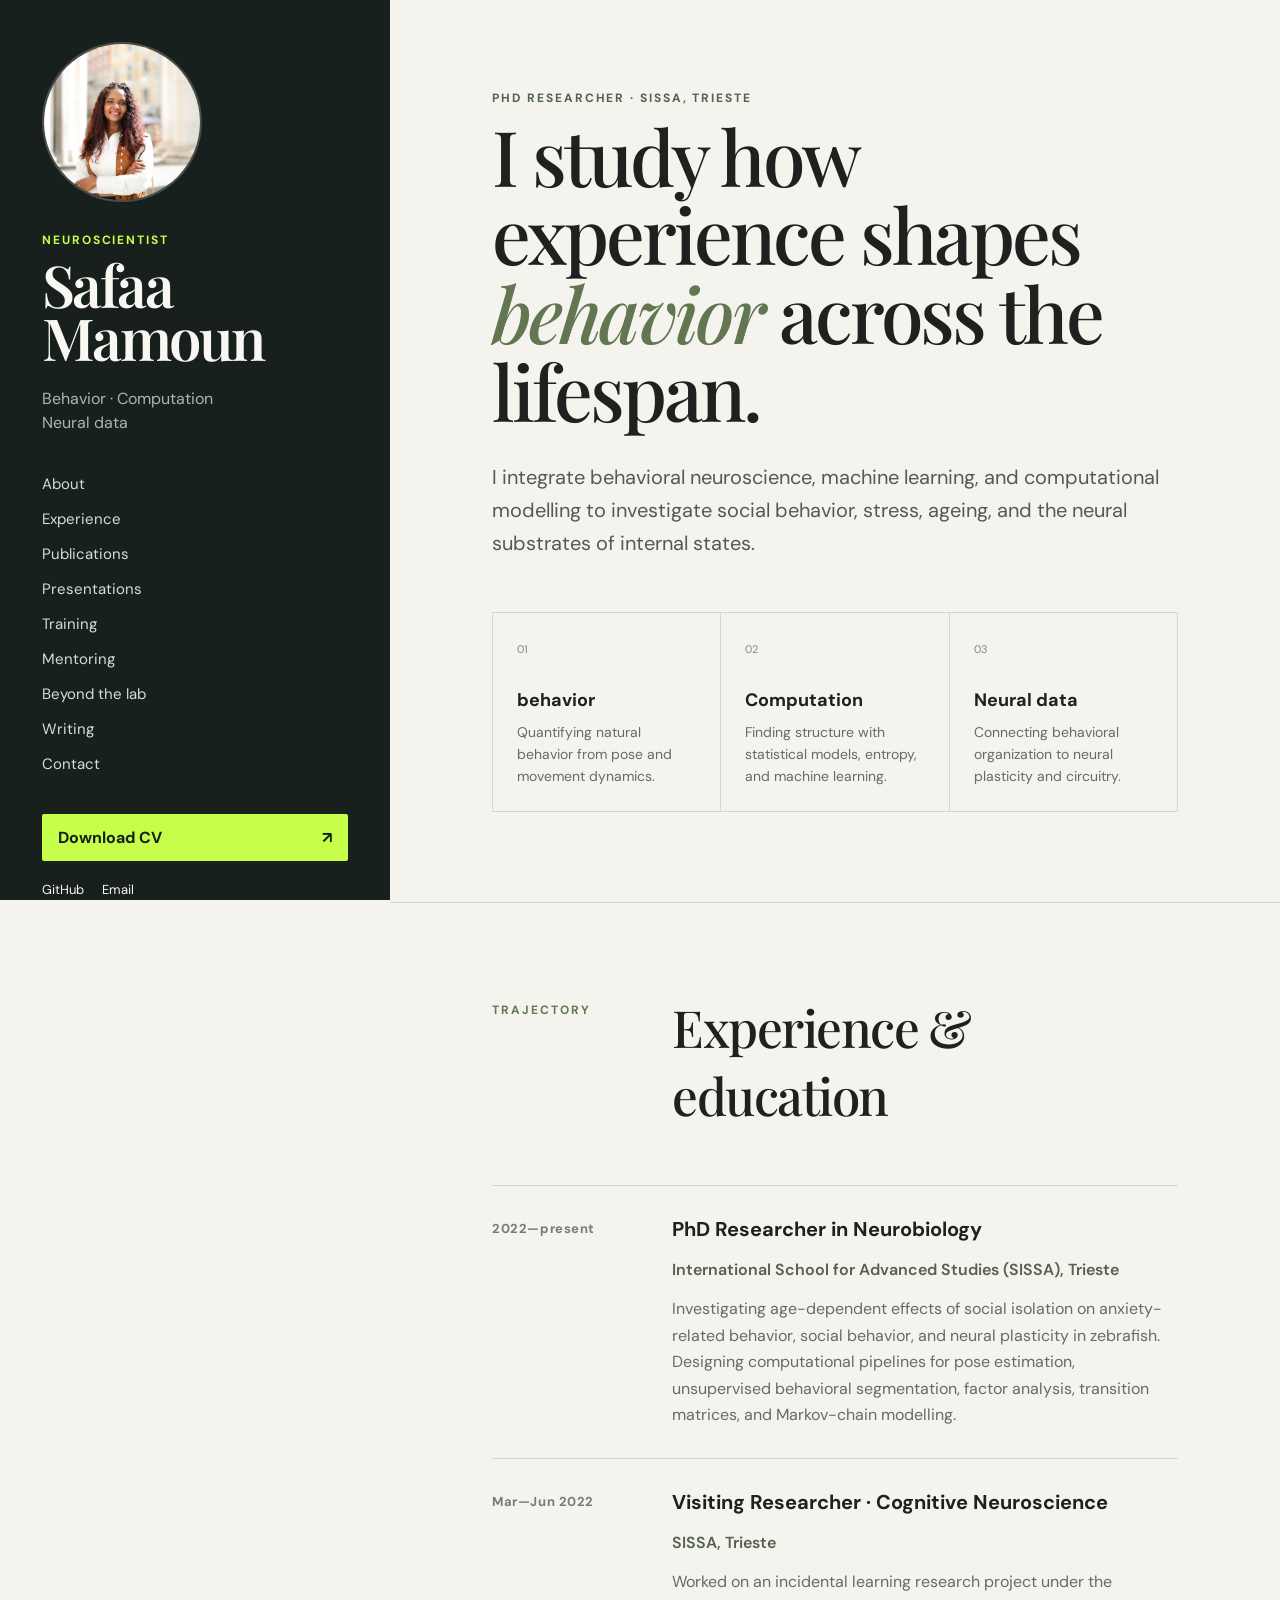
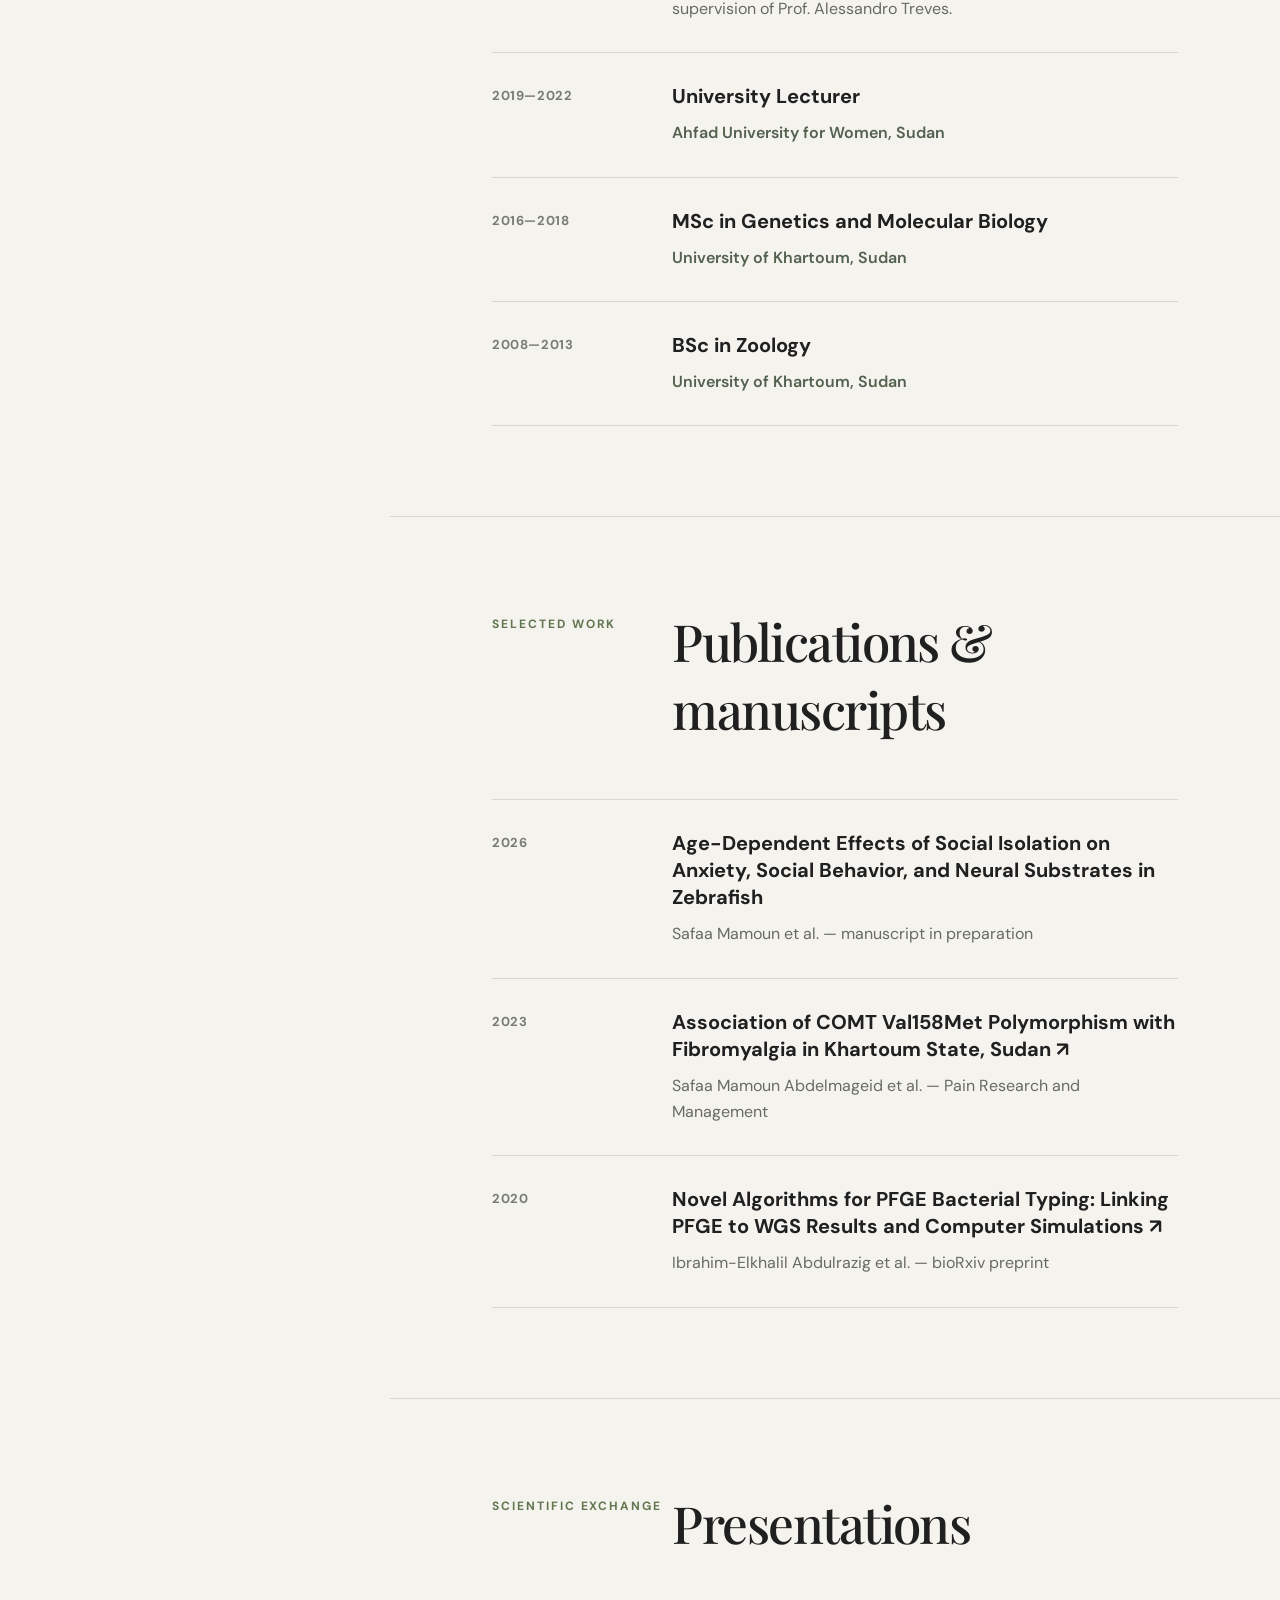
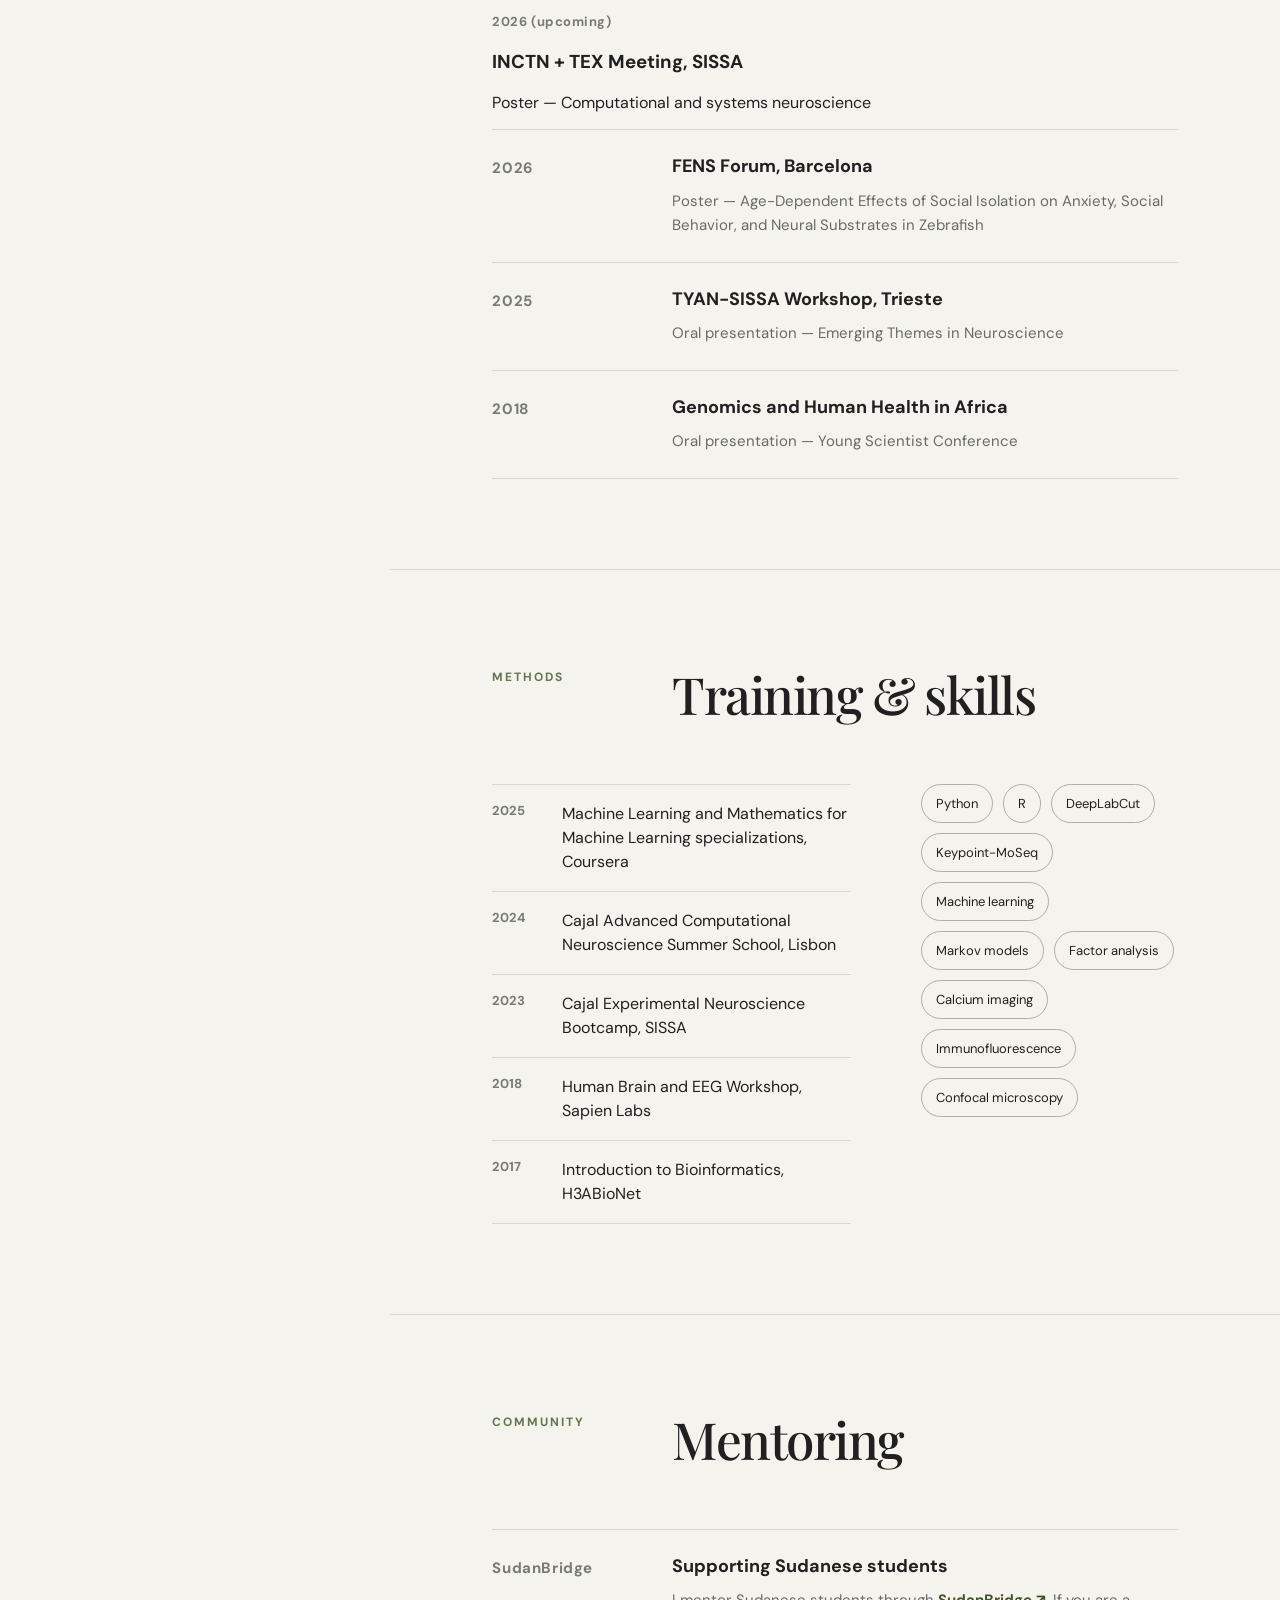
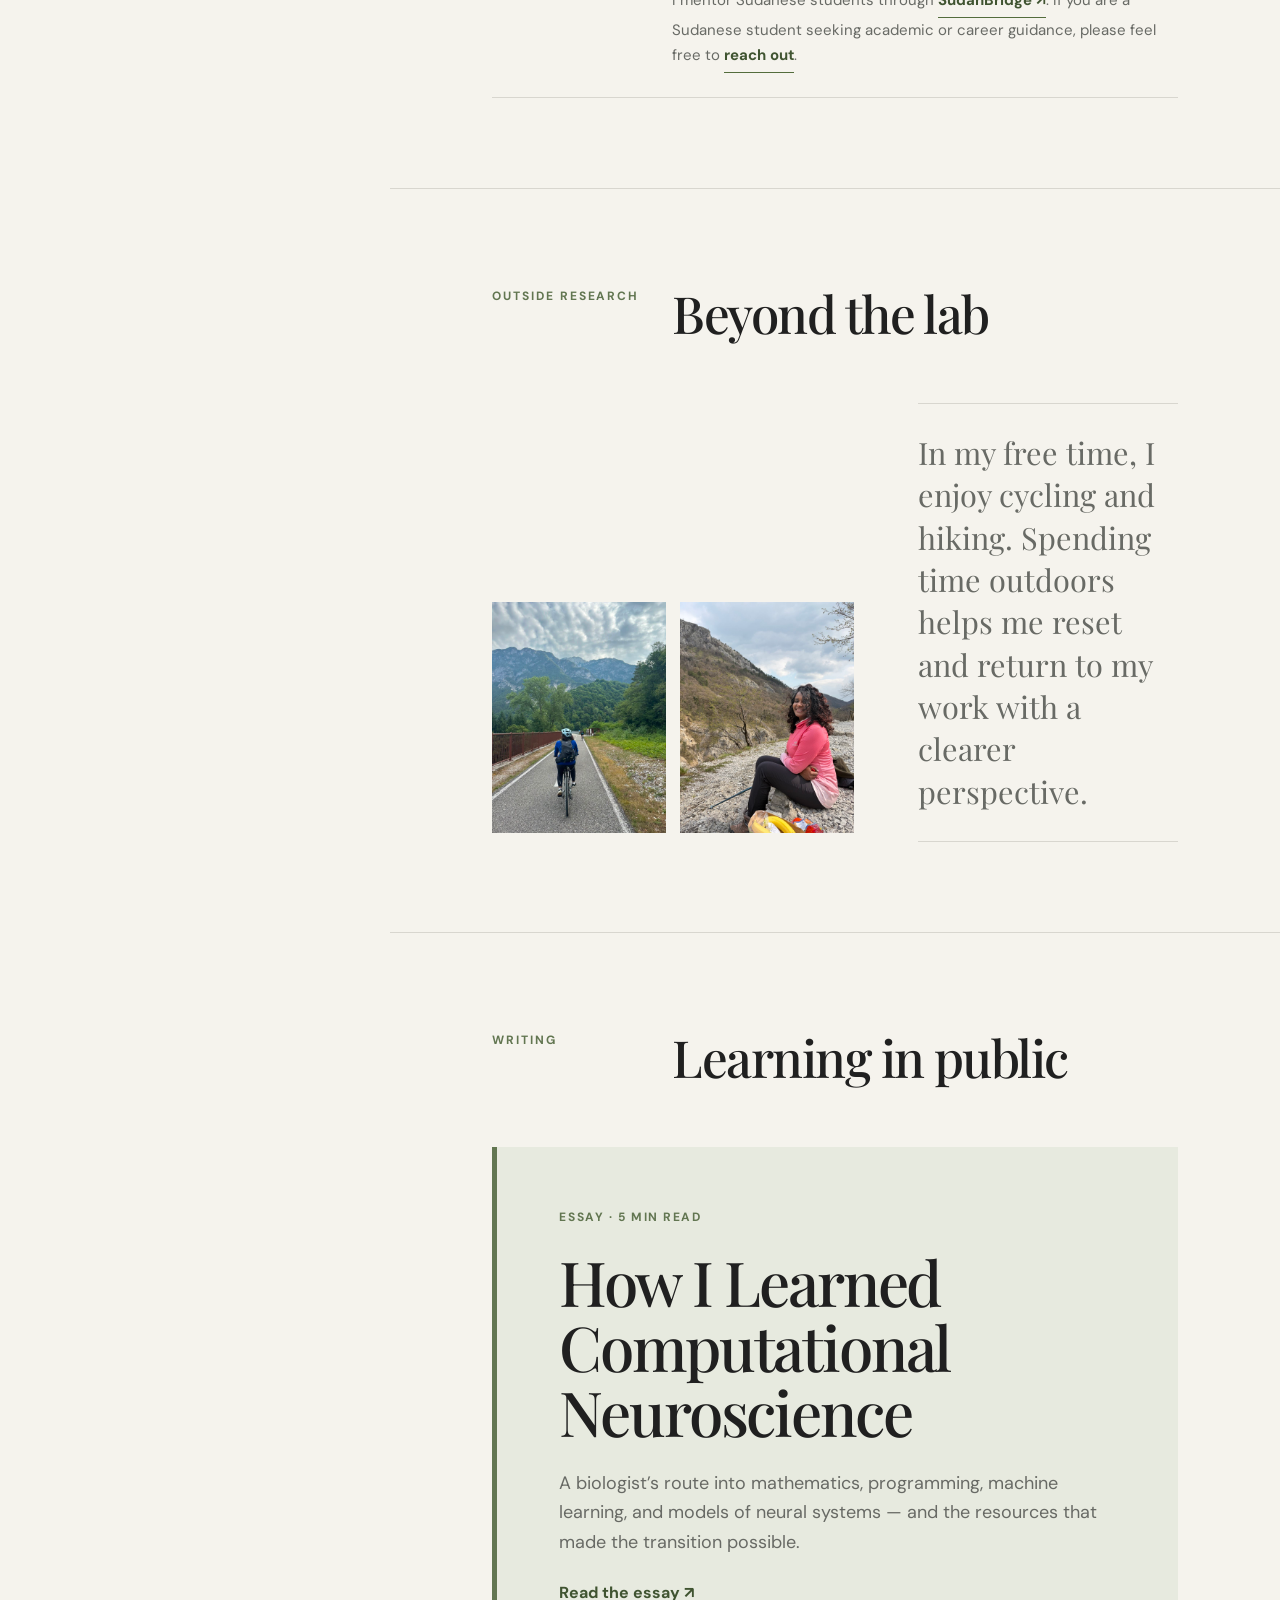
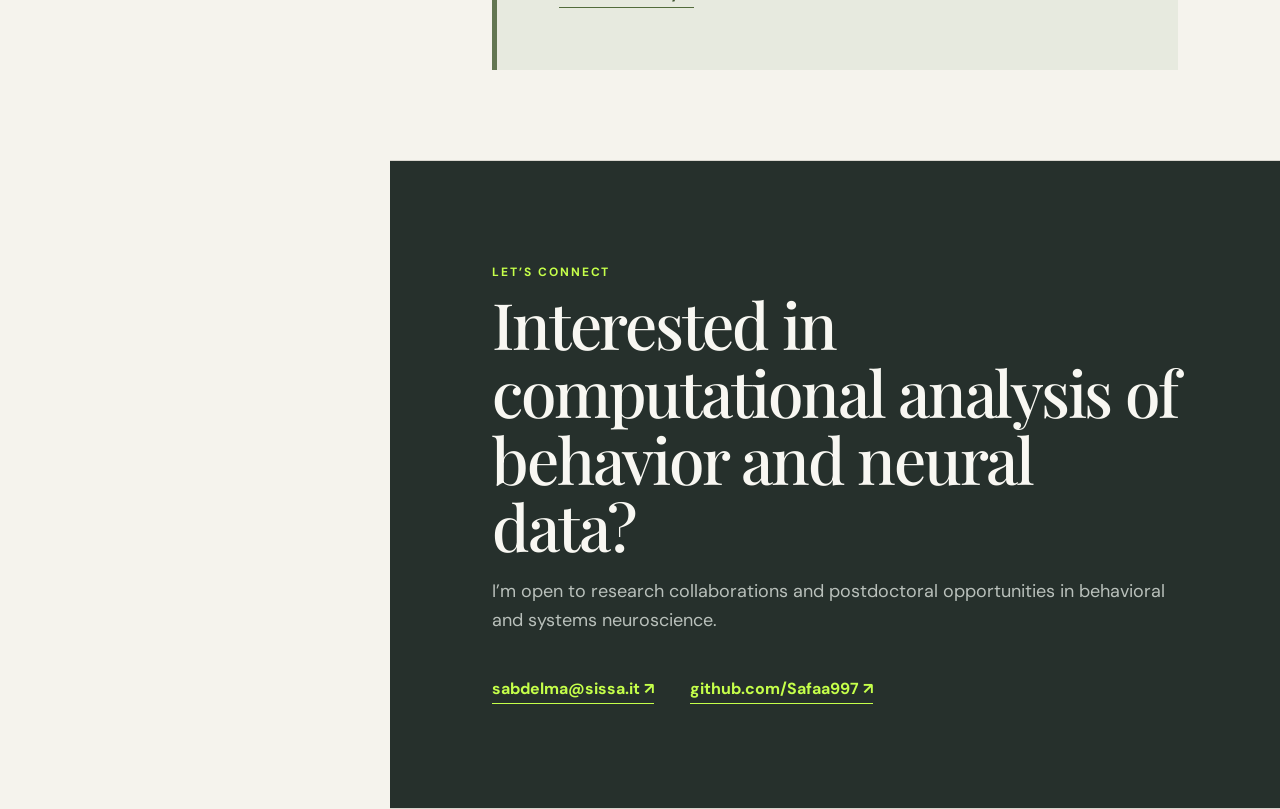
==== commit a26150bf: "Update index.html" ====
--- a/index.html
+++ b/index.html
@@ -8,7 +8,7 @@
 
   <meta
     name="description"
-    content="Safaa Mamoun is a neuroscientist integrating behaviour, computation, and neural data."
+    content="Safaa Mamoun is a neuroscientist integrating behavior, computation, and neural data."
   >
 
   <link rel="preconnect" href="https://fonts.googleapis.com">
@@ -131,7 +131,7 @@
         <p class="eyebrow">Neuroscientist</p>
         <h1>Safaa<br>Mamoun</h1>
         <p class="role">
-          Behaviour · Computation<br>
+          Behavior · Computation<br>
           Neural data
         </p>
       </div>
@@ -180,21 +180,21 @@
 
         <h2>
           I study how experience shapes
-          <em>behaviour</em> across the lifespan.
+          <em>behavior</em> across the lifespan.
         </h2>
 
         <p class="intro">
-          I integrate behavioural neuroscience, machine learning, and
-          computational modelling to investigate social behaviour, stress,
+          I integrate behavioral neuroscience, machine learning, and
+          computational modelling to investigate social behavior, stress,
           ageing, and the neural substrates of internal states.
         </p>
 
         <div class="focus-grid">
           <div>
             <span>01</span>
-            <h3>Behaviour</h3>
+            <h3>behavior</h3>
             <p>
-              Quantifying natural behaviour from pose and movement dynamics.
+              Quantifying natural behavior from pose and movement dynamics.
             </p>
           </div>
 
@@ -211,7 +211,7 @@
             <span>03</span>
             <h3>Neural data</h3>
             <p>
-              Connecting behavioural organization to neural plasticity and
+              Connecting behavioral organization to neural plasticity and
               circuitry.
             </p>
           </div>
@@ -237,7 +237,7 @@
 
               <p>
                 Investigating age-dependent effects of social isolation on
-                anxiety-related behaviour, social behaviour, and neural
+                anxiety-related behavior, social behavior, and neural
                 plasticity in zebrafish. Designing computational pipelines for
                 pose estimation, unsupervised behavioral segmentation, factor
                 analysis, transition matrices, and Markov-chain modelling.
@@ -557,11 +557,11 @@
       <section id="contact" class="contact section-block">
         <p class="kicker">Let’s connect</p>
 
-        <h2>Interested in computational analysis of behaviour and neural data?</h2>
+        <h2>Interested in computational analysis of behavior and neural data?</h2>
 
         <p>
           I’m open to research collaborations and postdoctoral opportunities
-          in behavioural and systems neuroscience.
+          in behavioral and systems neuroscience.
         </p>
 
         <div class="contact-links">
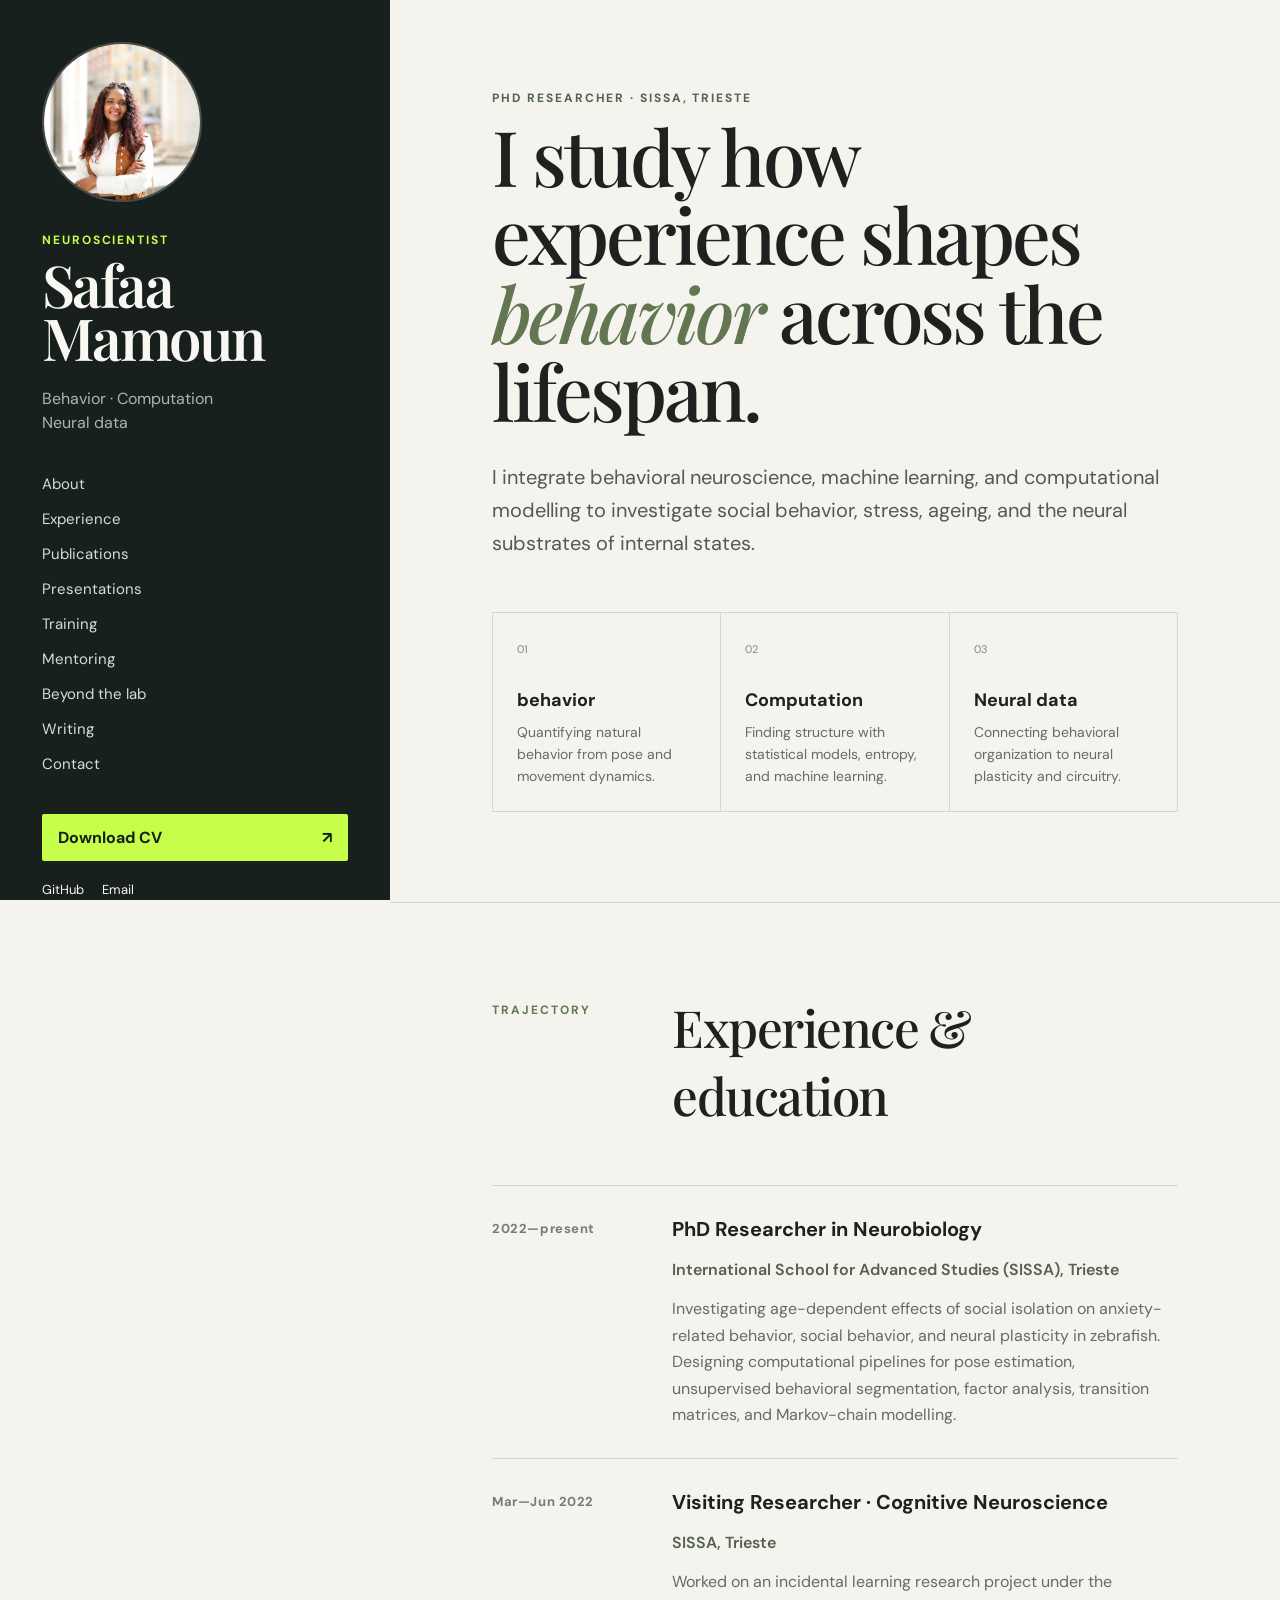
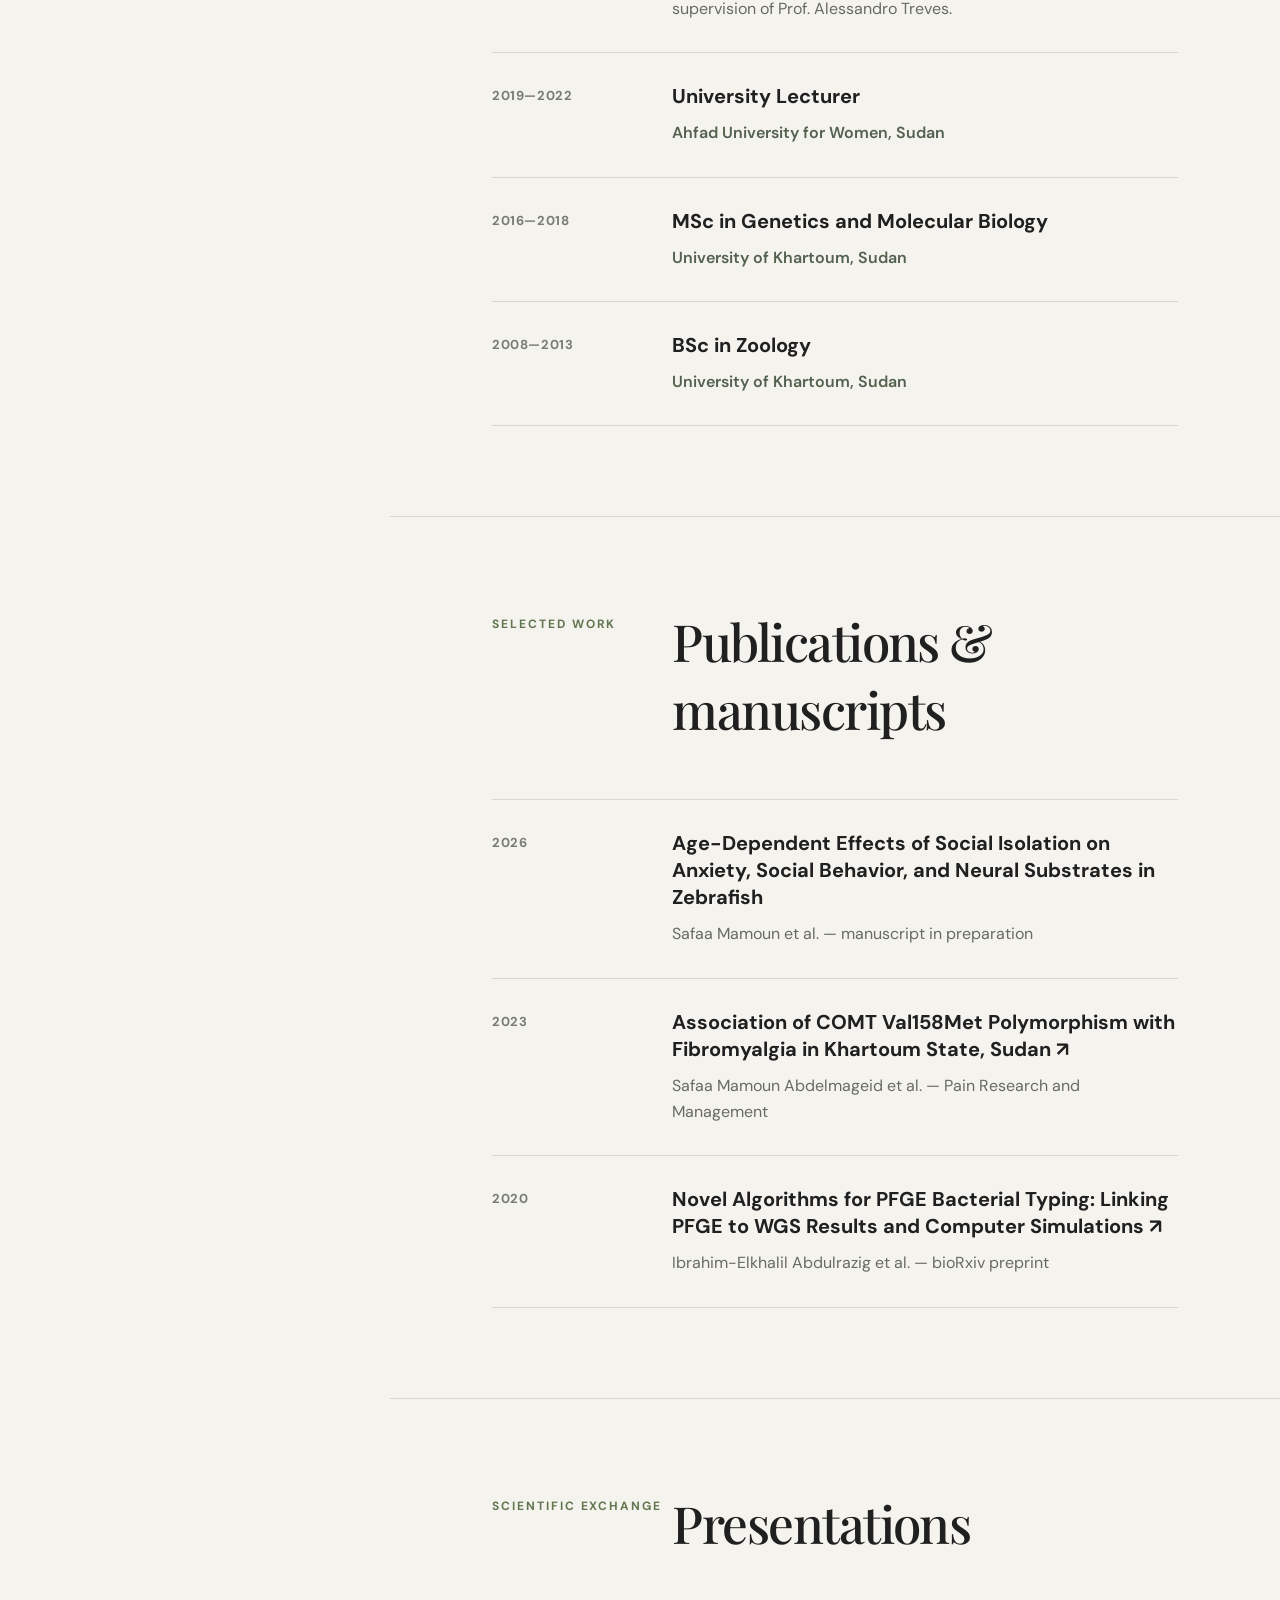
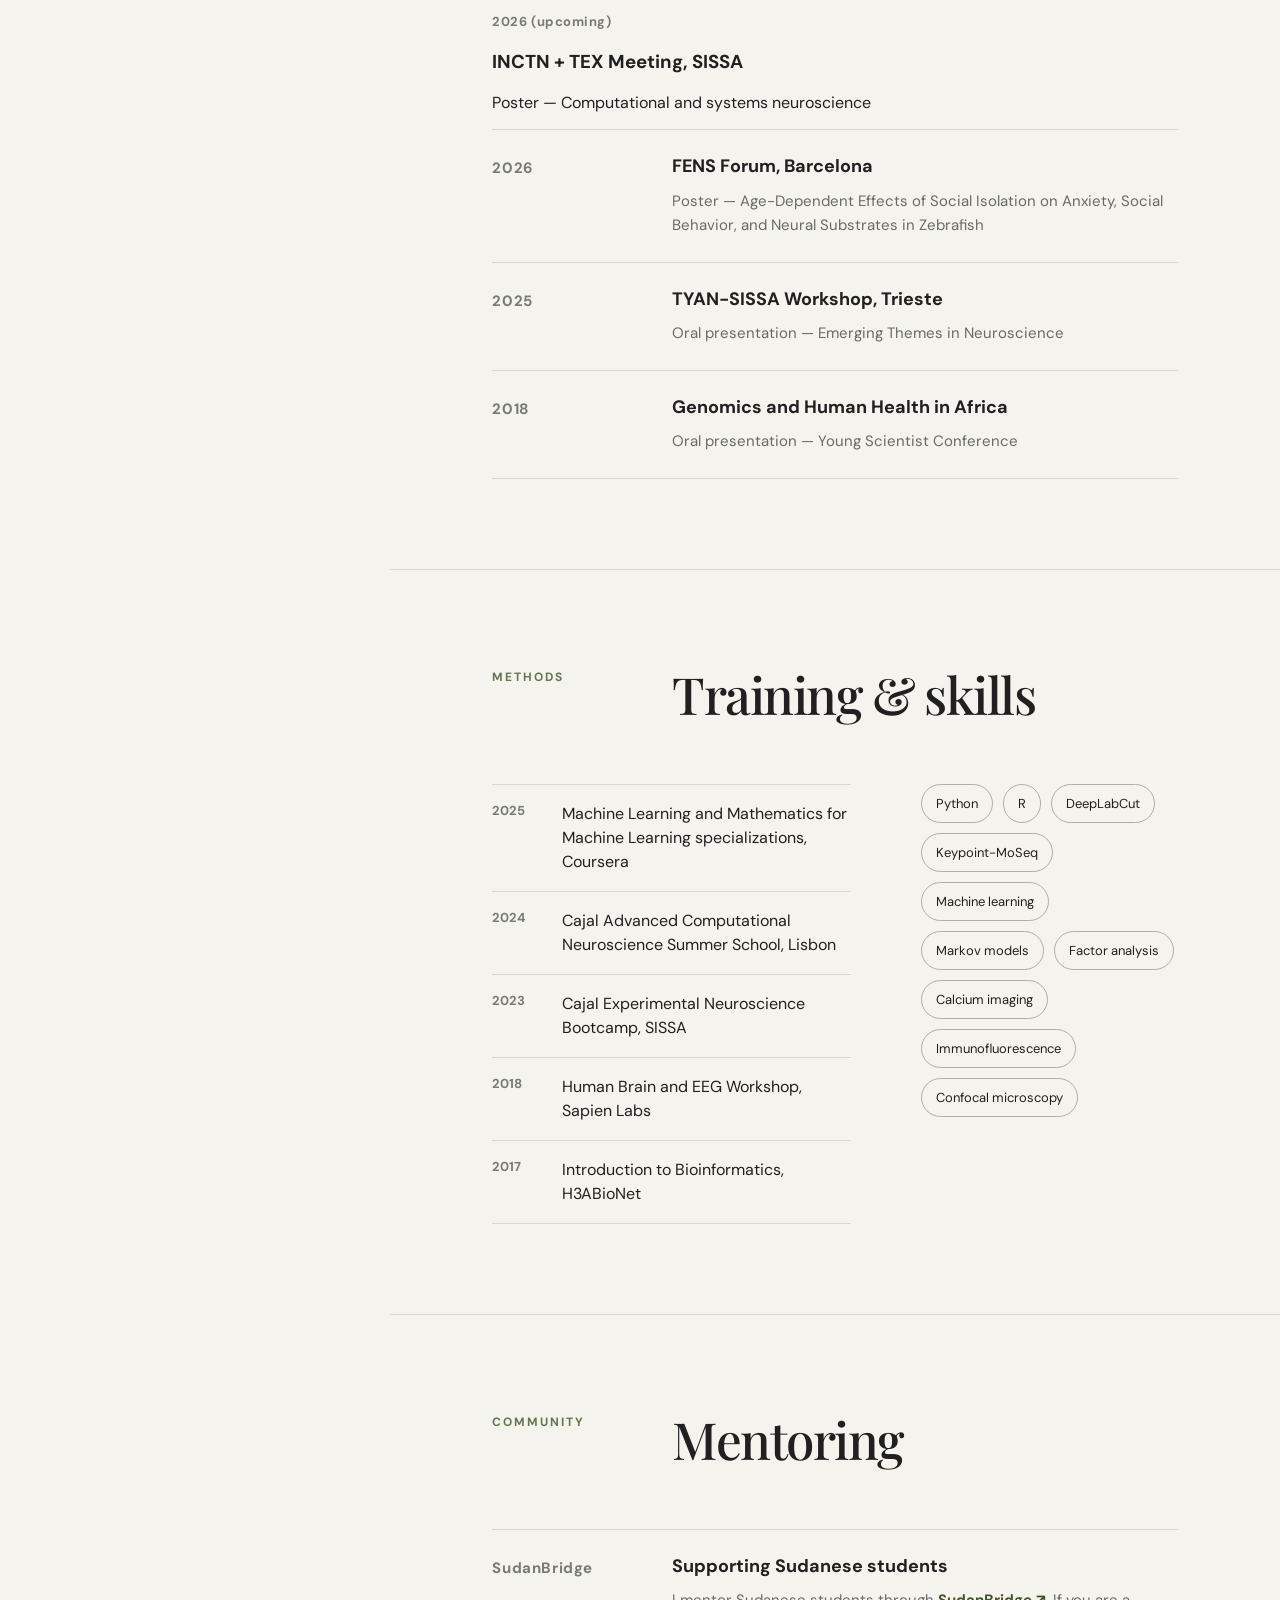
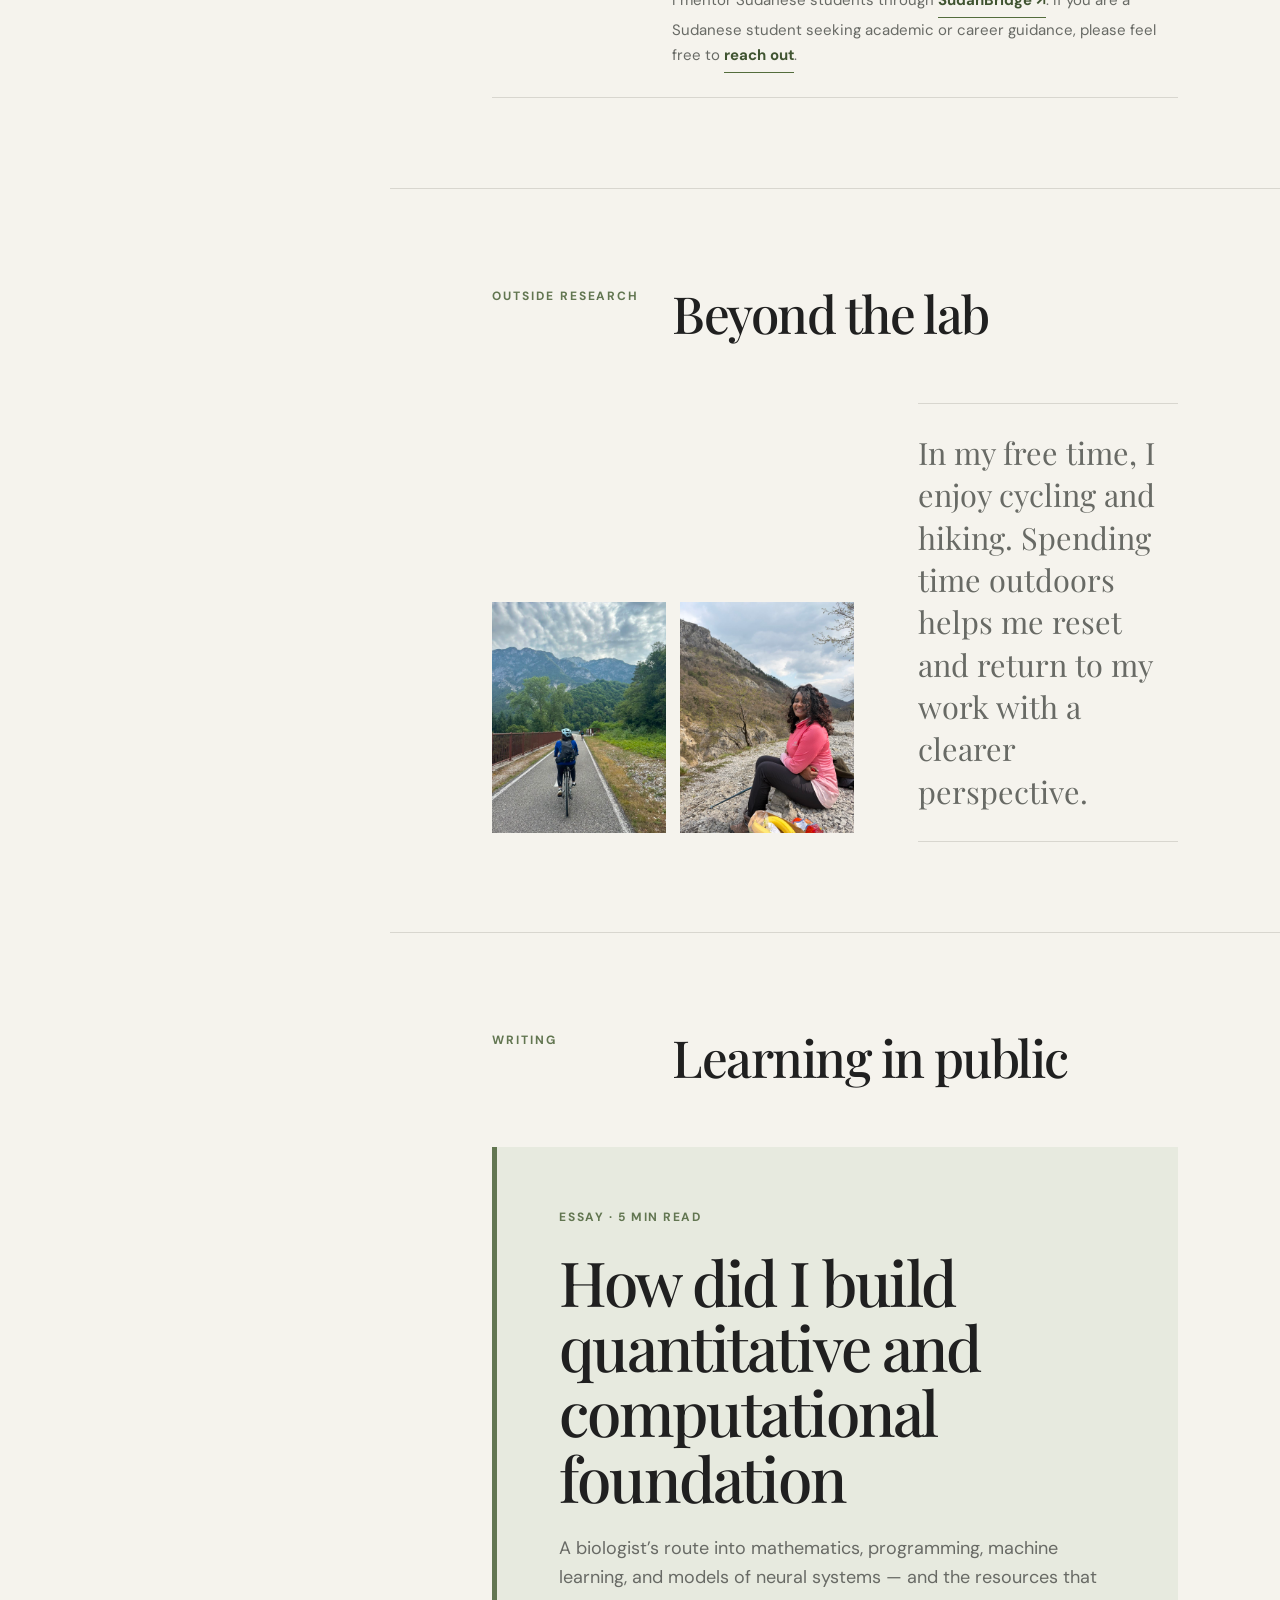
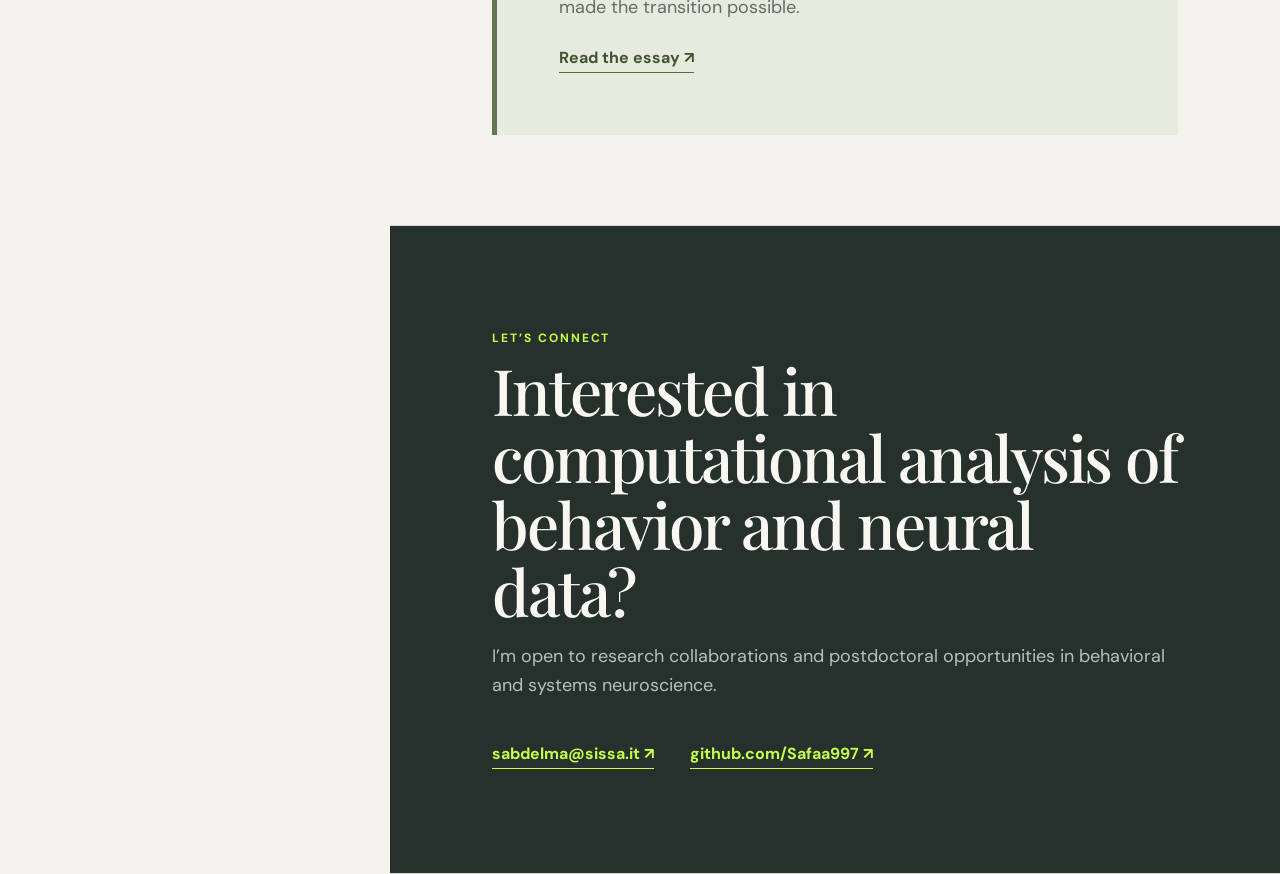
==== commit 9516369d: "Update index.html" ====
--- a/index.html
+++ b/index.html
@@ -540,7 +540,7 @@
         <article>
           <p class="essay-label">Essay · 5 min read</p>
 
-          <h3>How I Learned Computational Neuroscience</h3>
+          <h3>How did I build quantitative and computational foundation</h3>
 
           <p>
             A biologist’s route into mathematics, programming, machine
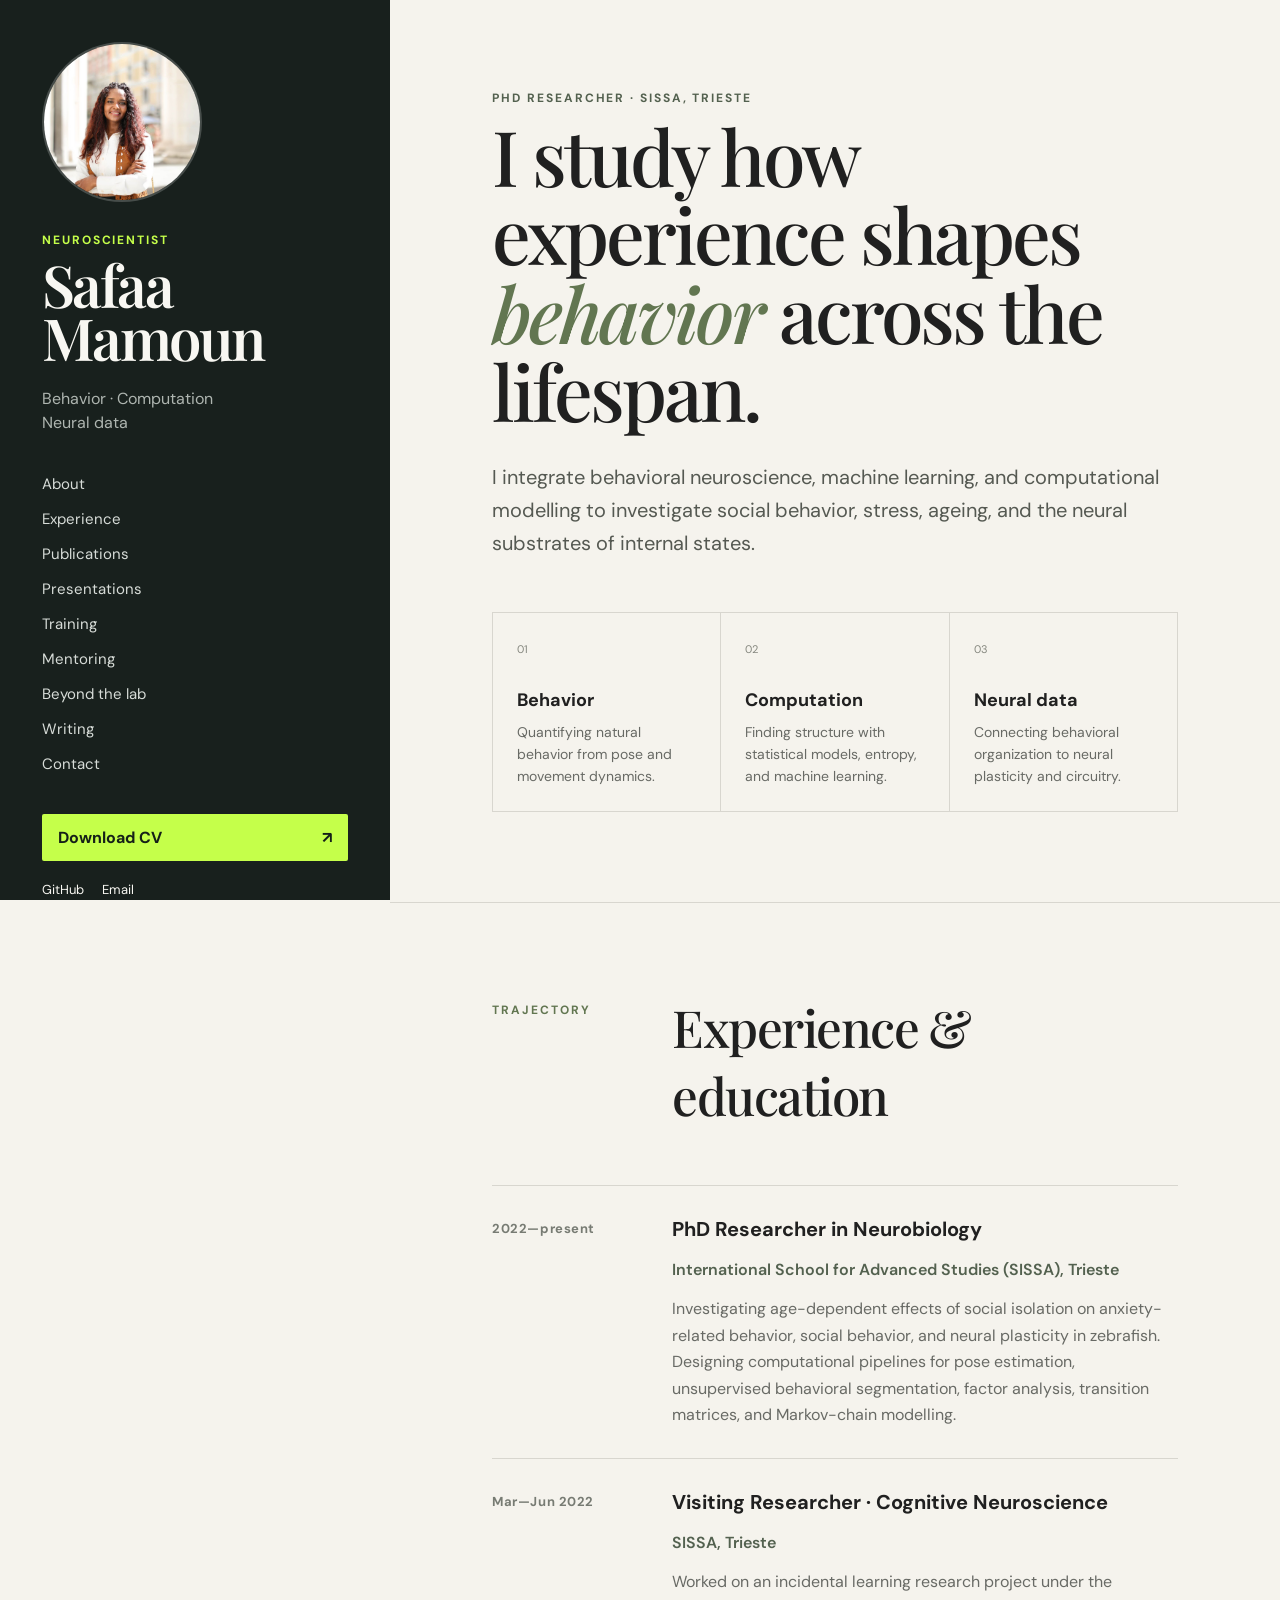
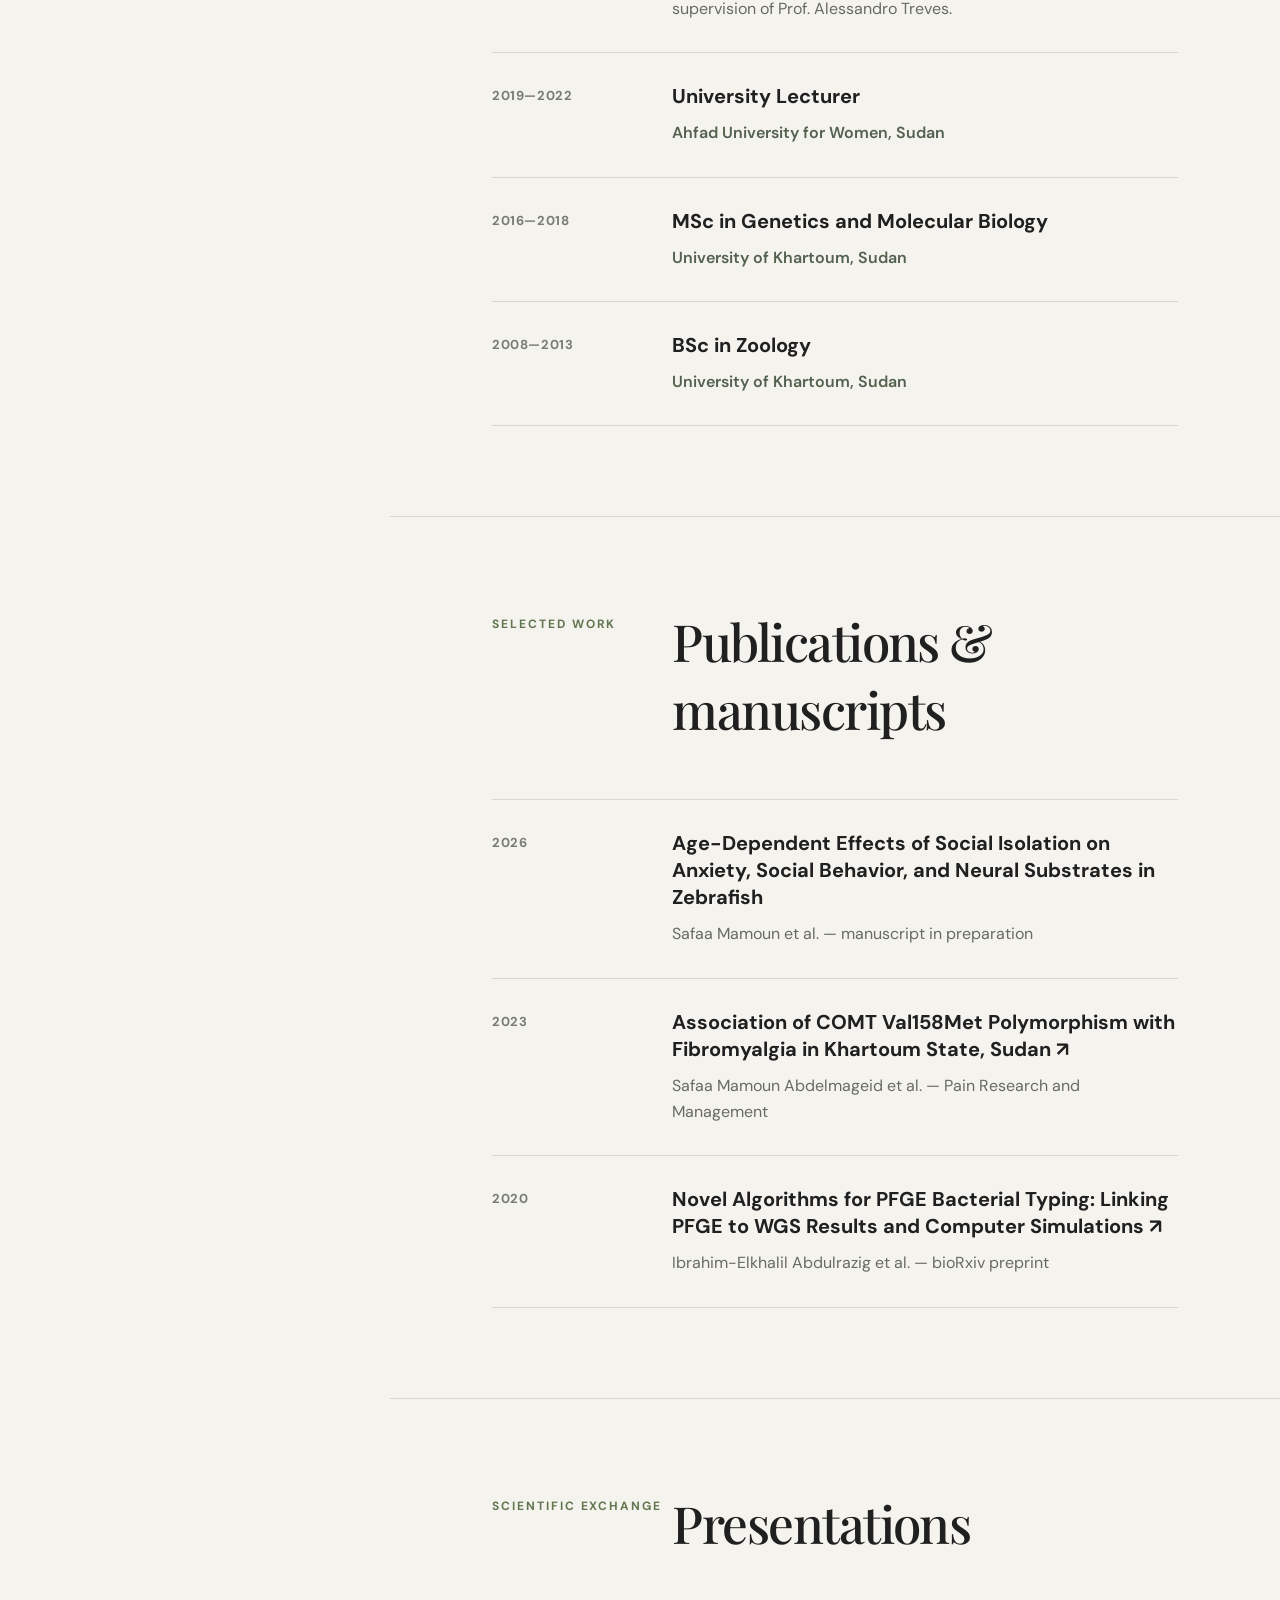
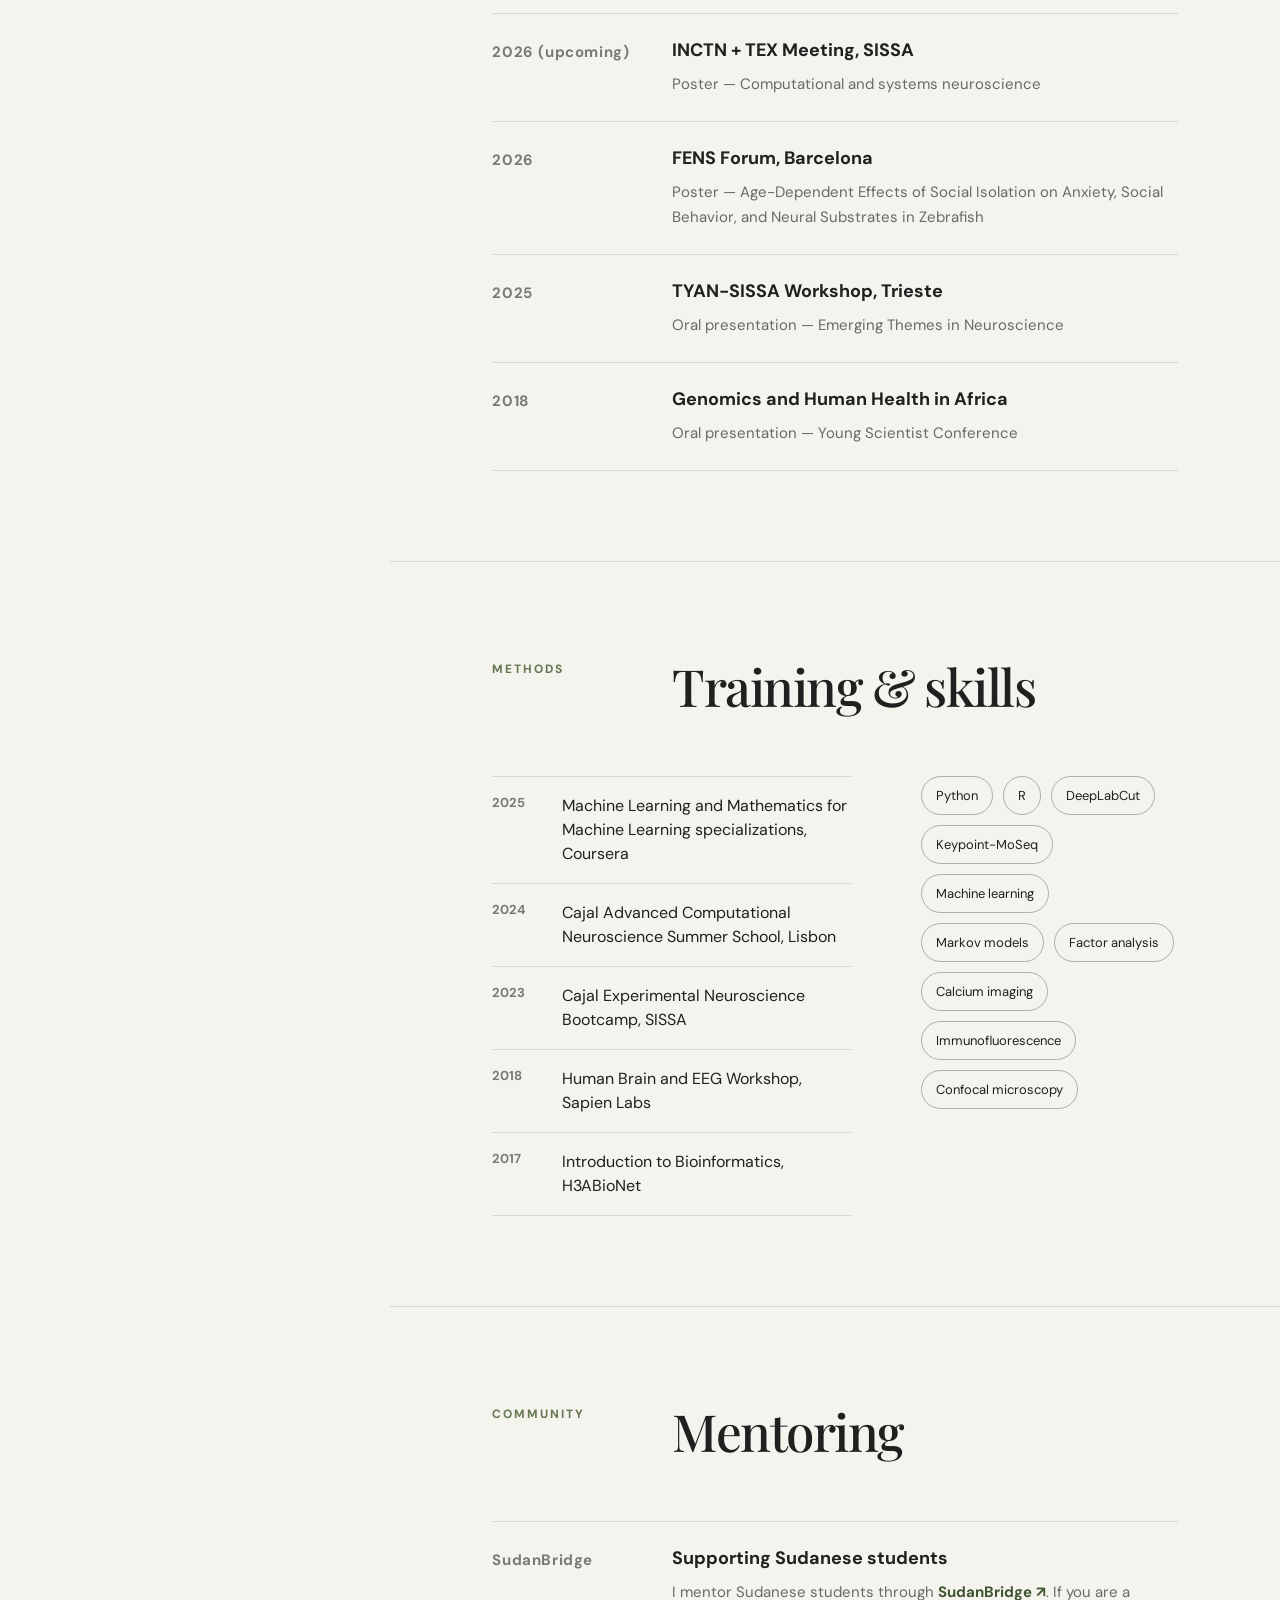
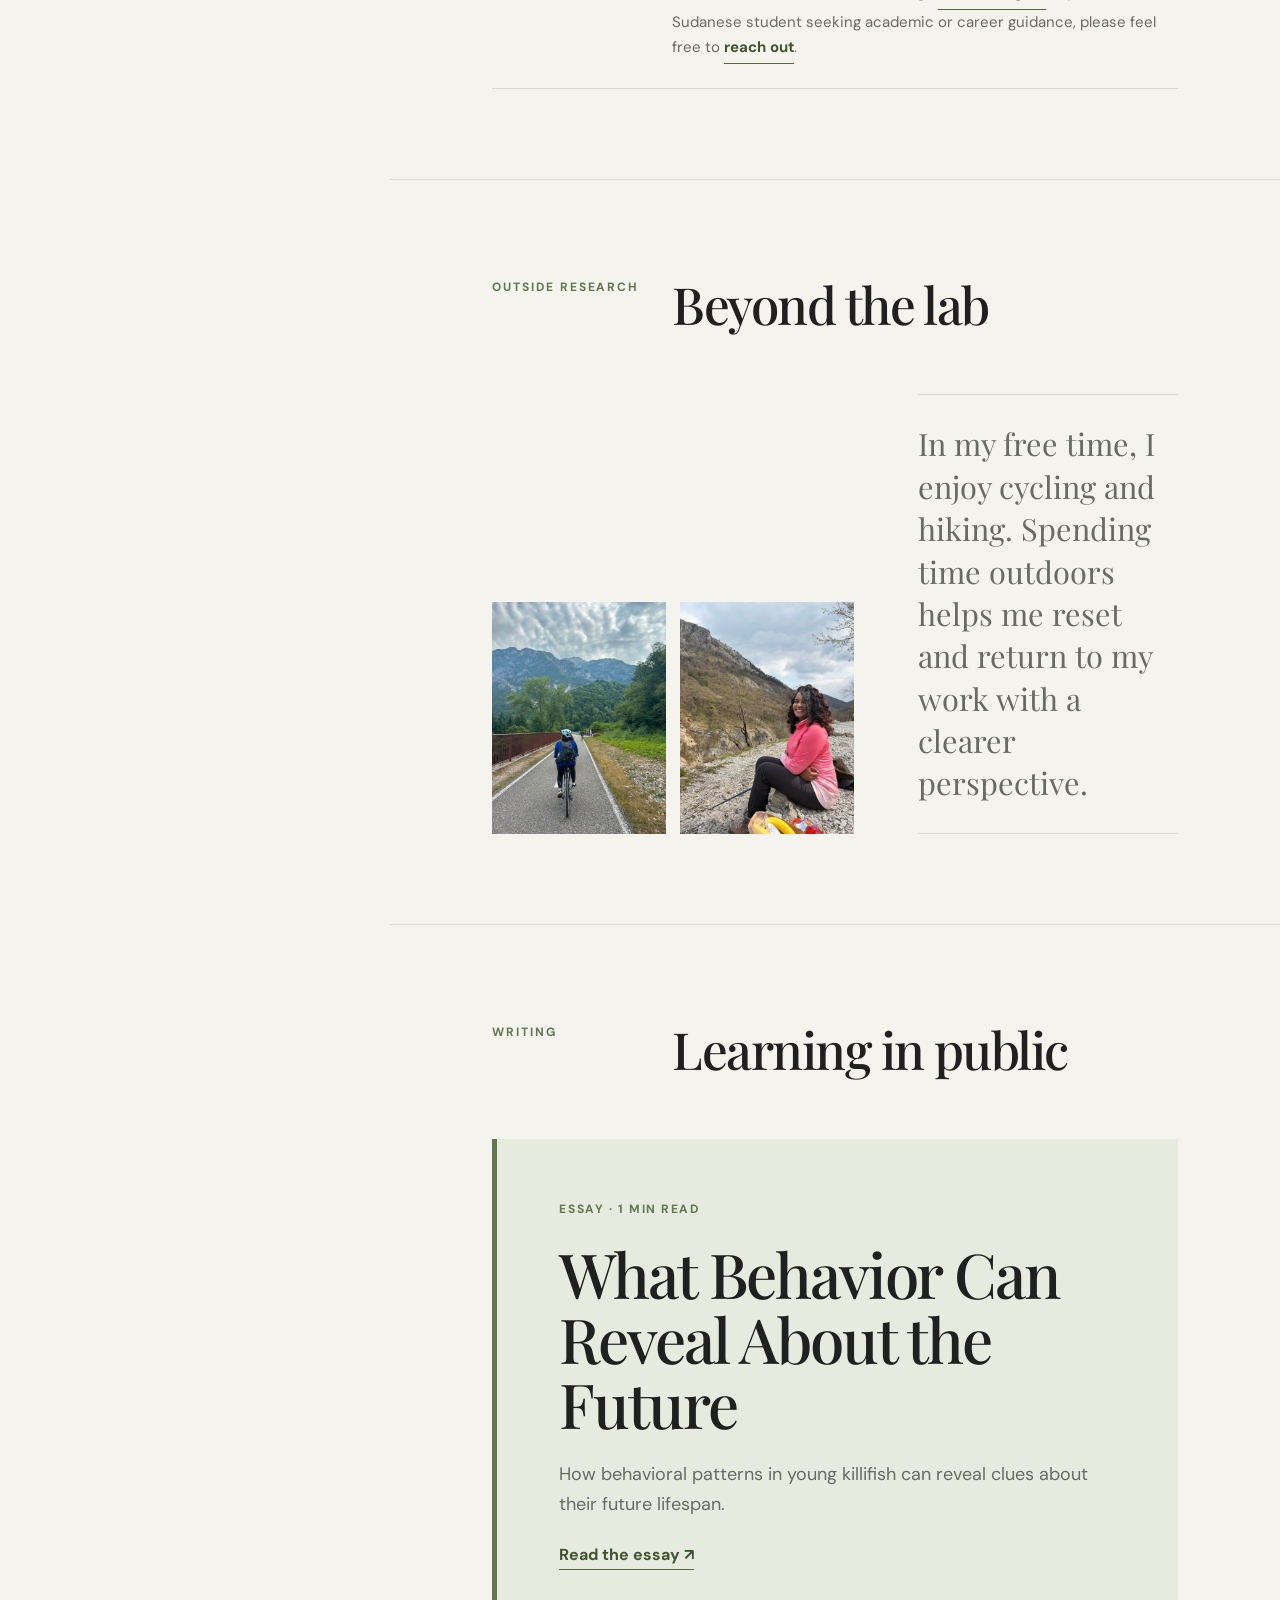
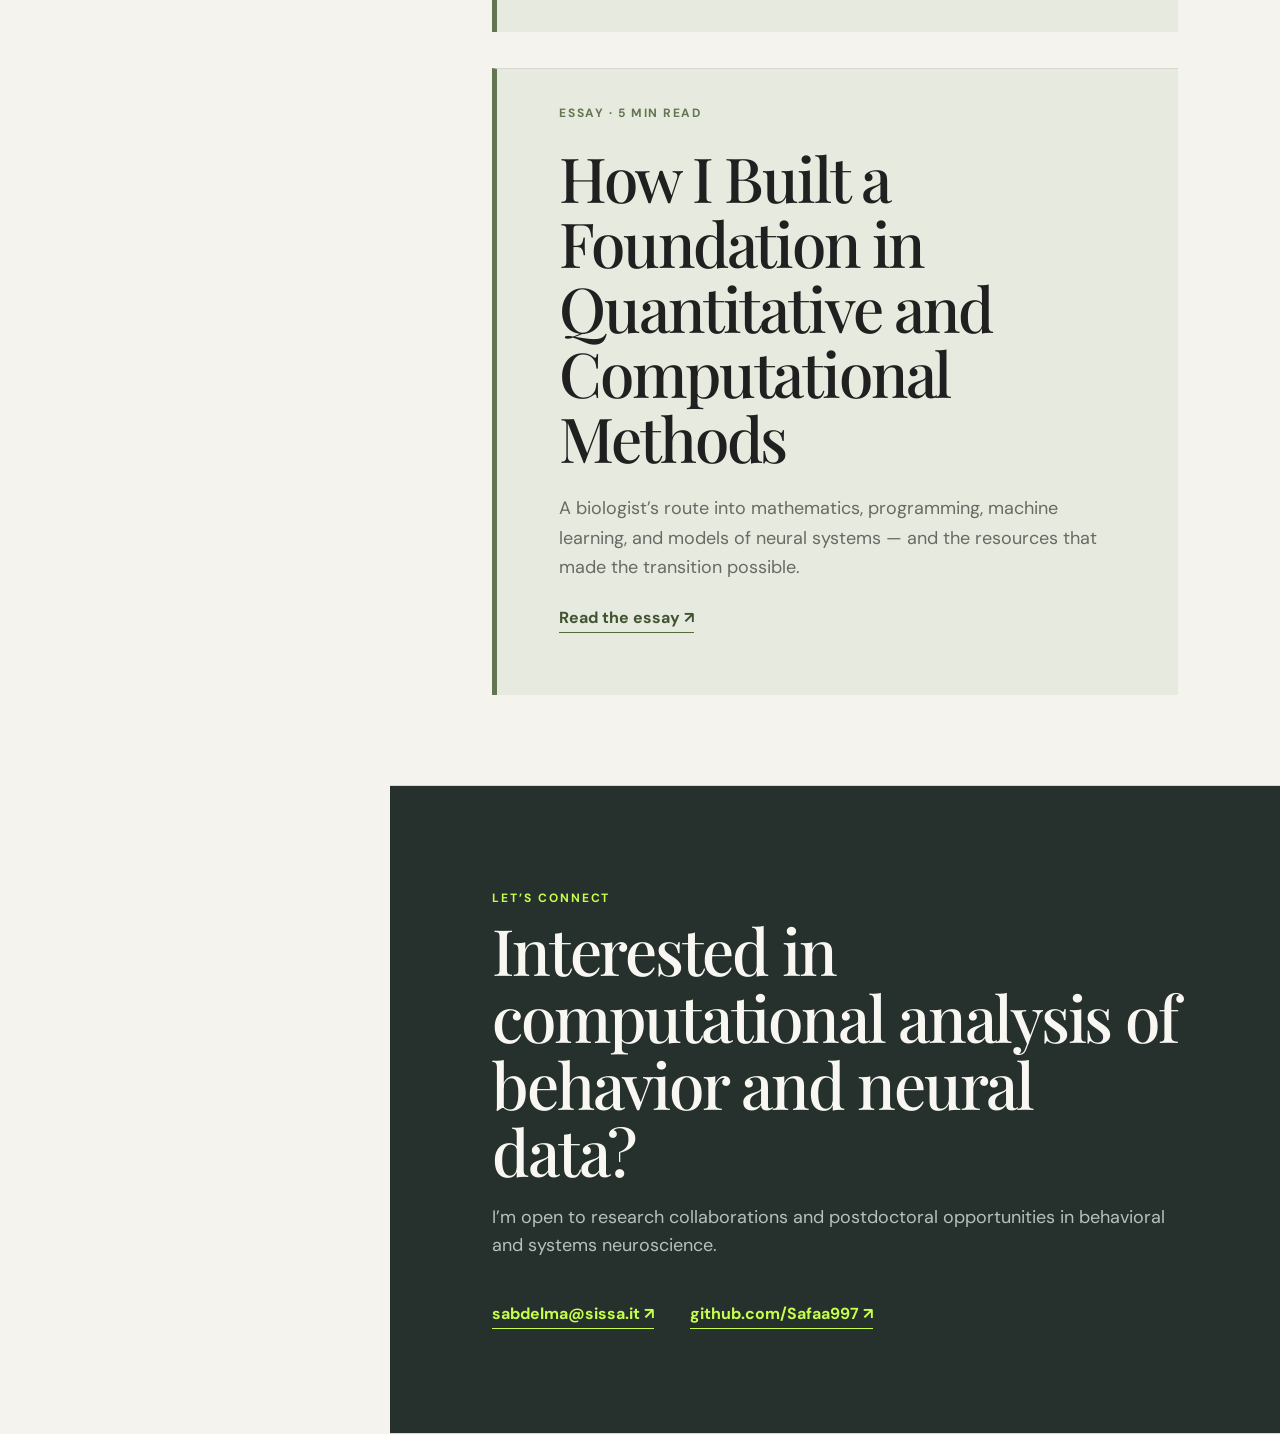
==== commit 3fb9f5aa: "Update index.html" ====
--- a/index.html
+++ b/index.html
@@ -69,14 +69,6 @@
       object-position: center;
     }
 
-    .beyond-figure figcaption {
-      margin-top: 9px;
-      color: var(--muted, #686a65);
-      font-size: 12px;
-      letter-spacing: 0.08em;
-      text-transform: uppercase;
-    }
-
     .beyond-copy {
       padding: 28px 0;
       border-top: 1px solid var(--line, #d8d6cf);
@@ -89,6 +81,12 @@
       font-family: "Playfair Display", Georgia, serif;
       font-size: clamp(24px, 2.4vw, 34px);
       line-height: 1.38;
+    }
+
+    #writing > article + article {
+      margin-top: 36px;
+      padding-top: 36px;
+      border-top: 1px solid var(--line, #d8d6cf);
     }
 
     @media (max-width: 680px) {
@@ -166,7 +164,6 @@
           >
             GitHub
           </a>
-
           <a href="mailto:sabdelma@sissa.it">Email</a>
         </div>
 
@@ -192,7 +189,7 @@
         <div class="focus-grid">
           <div>
             <span>01</span>
-            <h3>behavior</h3>
+            <h3>Behavior</h3>
             <p>
               Quantifying natural behavior from pose and movement dynamics.
             </p>
@@ -202,8 +199,8 @@
             <span>02</span>
             <h3>Computation</h3>
             <p>
-              Finding structure with statistical models, entropy, and machine
-              learning.
+              Finding structure with statistical models, entropy, and
+              machine learning.
             </p>
           </div>
 
@@ -211,8 +208,8 @@
             <span>03</span>
             <h3>Neural data</h3>
             <p>
-              Connecting behavioral organization to neural plasticity and
-              circuitry.
+              Connecting behavioral organization to neural plasticity
+              and circuitry.
             </p>
           </div>
         </div>
@@ -227,62 +224,61 @@
         <div class="timeline">
           <article>
             <p class="year">2022—present</p>
-
             <div>
               <h3>PhD Researcher in Neurobiology</h3>
-
               <p class="institution">
                 International School for Advanced Studies (SISSA), Trieste
               </p>
-
               <p>
                 Investigating age-dependent effects of social isolation on
                 anxiety-related behavior, social behavior, and neural
-                plasticity in zebrafish. Designing computational pipelines for
-                pose estimation, unsupervised behavioral segmentation, factor
-                analysis, transition matrices, and Markov-chain modelling.
+                plasticity in zebrafish. Designing computational pipelines
+                for pose estimation, unsupervised behavioral segmentation,
+                factor analysis, transition matrices, and Markov-chain
+                modelling.
               </p>
             </div>
           </article>
 
           <article>
             <p class="year">Mar—Jun 2022</p>
-
             <div>
               <h3>Visiting Researcher · Cognitive Neuroscience</h3>
               <p class="institution">SISSA, Trieste</p>
-
-              <p>
-                Worked on an incidental learning research project under the
-                supervision of Prof. Alessandro Treves.
+              <p>
+                Worked on an incidental learning research project under
+                the supervision of Prof. Alessandro Treves.
               </p>
             </div>
           </article>
 
           <article>
             <p class="year">2019—2022</p>
-
             <div>
               <h3>University Lecturer</h3>
-              <p class="institution">Ahfad University for Women, Sudan</p>
+              <p class="institution">
+                Ahfad University for Women, Sudan
+              </p>
             </div>
           </article>
 
           <article>
             <p class="year">2016—2018</p>
-
             <div>
               <h3>MSc in Genetics and Molecular Biology</h3>
-              <p class="institution">University of Khartoum, Sudan</p>
+              <p class="institution">
+                University of Khartoum, Sudan
+              </p>
             </div>
           </article>
 
           <article>
             <p class="year">2008—2013</p>
-
             <div>
               <h3>BSc in Zoology</h3>
-              <p class="institution">University of Khartoum, Sudan</p>
+              <p class="institution">
+                University of Khartoum, Sudan
+              </p>
             </div>
           </article>
         </div>
@@ -297,20 +293,17 @@
         <div class="work-list">
           <article>
             <p class="year">2026</p>
-
             <div>
               <h3>
-                Age-Dependent Effects of Social Isolation on Anxiety, Social
-                Behavior, and Neural Substrates in Zebrafish
+                Age-Dependent Effects of Social Isolation on Anxiety,
+                Social Behavior, and Neural Substrates in Zebrafish
               </h3>
-
               <p>Safaa Mamoun et al. — manuscript in preparation</p>
             </div>
           </article>
 
           <article>
             <p class="year">2023</p>
-
             <div>
               <h3>
                 <a
@@ -318,20 +311,19 @@
                   target="_blank"
                   rel="noopener noreferrer"
                 >
-                  Association of COMT Val158Met Polymorphism with Fibromyalgia
-                  in Khartoum State, Sudan ↗
+                  Association of COMT Val158Met Polymorphism with
+                  Fibromyalgia in Khartoum State, Sudan ↗
                 </a>
               </h3>
-
-              <p>
-                Safaa Mamoun Abdelmageid et al. — Pain Research and Management
+              <p>
+                Safaa Mamoun Abdelmageid et al. —
+                Pain Research and Management
               </p>
             </div>
           </article>
 
           <article>
             <p class="year">2020</p>
-
             <div>
               <h3>
                 <a
@@ -339,11 +331,10 @@
                   target="_blank"
                   rel="noopener noreferrer"
                 >
-                  Novel Algorithms for PFGE Bacterial Typing: Linking PFGE to
-                  WGS Results and Computer Simulations ↗
+                  Novel Algorithms for PFGE Bacterial Typing:
+                  Linking PFGE to WGS Results and Computer Simulations ↗
                 </a>
               </h3>
-
               <p>
                 Ibrahim-Elkhalil Abdulrazig et al. — bioRxiv preprint
               </p>
@@ -357,33 +348,29 @@
           <p>Scientific exchange</p>
           <h2>Presentations</h2>
         </div>
-          <article>
-              <p class="year">2026 (upcoming)</p>
-  
-              <div>
-                <h3>INCTN + TEX Meeting, SISSA</h3>
-                <p>Poster — Computational and systems neuroscience</p>
-              </div>
-            </article>
-
-        
 
         <div class="work-list compact-list">
           <article>
+            <p class="year">2026 (upcoming)</p>
+            <div>
+              <h3>INCTN + TEX Meeting, SISSA</h3>
+              <p>Poster — Computational and systems neuroscience</p>
+            </div>
+          </article>
+
+          <article>
             <p class="year">2026</p>
-
             <div>
               <h3>FENS Forum, Barcelona</h3>
-              <p>Poster — Age-Dependent Effects of Social Isolation on Anxiety,
-                Social Behavior, and Neural Substrates in Zebrafish
-              </p>
-            </div>
-          </article>
-
-         
+              <p>
+                Poster — Age-Dependent Effects of Social Isolation on
+                Anxiety, Social Behavior, and Neural Substrates in Zebrafish
+              </p>
+            </div>
+          </article>
+
           <article>
             <p class="year">2025</p>
-
             <div>
               <h3>TYAN-SISSA Workshop, Trieste</h3>
               <p>Oral presentation — Emerging Themes in Neuroscience</p>
@@ -392,7 +379,6 @@
 
           <article>
             <p class="year">2018</p>
-
             <div>
               <h3>Genomics and Human Health in Africa</h3>
               <p>Oral presentation — Young Scientist Conference</p>
@@ -420,7 +406,8 @@
             <div>
               <span>2024</span>
               <p>
-                Cajal Advanced Computational Neuroscience Summer School, Lisbon
+                Cajal Advanced Computational Neuroscience Summer School,
+                Lisbon
               </p>
             </div>
 
@@ -464,10 +451,8 @@
         <div class="work-list compact-list">
           <article>
             <p class="year">SudanBridge</p>
-
             <div>
               <h3>Supporting Sudanese students</h3>
-
               <p>
                 I mentor Sudanese students through
                 <a
@@ -475,17 +460,13 @@
                   href="https://sultan-hassan.github.io/mentoring_program/"
                   target="_blank"
                   rel="noopener noreferrer"
-                >
-                  SudanBridge ↗
-                </a>.
+                >SudanBridge ↗</a>.
                 If you are a Sudanese student seeking academic or career
                 guidance, please feel free to
                 <a
                   class="essay-link"
                   href="mailto:sabdelma@sissa.it?subject=SudanBridge%20mentoring"
-                >
-                  reach out
-                </a>.
+                >reach out</a>.
               </p>
             </div>
           </article>
@@ -507,7 +488,6 @@
                 alt="Cycling along a mountain trail"
                 loading="lazy"
               >
-              <figcaption></figcaption>
             </figure>
 
             <figure class="beyond-figure">
@@ -517,7 +497,6 @@
                 alt="Hiking outdoors"
                 loading="lazy"
               >
-              <figcaption></figcaption>
             </figure>
           </div>
 
@@ -538,9 +517,26 @@
         </div>
 
         <article>
+          <p class="essay-label">Essay · 1 min read</p>
+
+          <h3>What Behavior Can Reveal About the Future</h3>
+
+          <p>
+            How behavioral patterns in young killifish can reveal
+            clues about their future lifespan.
+          </p>
+
+          <a class="essay-link" href="behavior-and-aging.html">
+            Read the essay ↗
+          </a>
+        </article>
+
+        <article>
           <p class="essay-label">Essay · 5 min read</p>
 
-          <h3>How did I build quantitative and computational foundation</h3>
+          <h3>
+            How I Built a Foundation in Quantitative and Computational Methods
+          </h3>
 
           <p>
             A biologist’s route into mathematics, programming, machine
@@ -557,7 +553,9 @@
       <section id="contact" class="contact section-block">
         <p class="kicker">Let’s connect</p>
 
-        <h2>Interested in computational analysis of behavior and neural data?</h2>
+        <h2>
+          Interested in computational analysis of behavior and neural data?
+        </h2>
 
         <p>
           I’m open to research collaborations and postdoctoral opportunities
@@ -580,6 +578,13 @@
       </section>
     </div>
   </main>
-  <!-- Cloudflare Web Analytics --><script type='module' src='https://static.cloudflareinsights.com/beacon.min.js' data-cf-beacon='{"token": "2f7e7b79d9d646109fc4454bb11eda97"}'></script><!-- End Cloudflare Web Analytics -->
+
+  <!-- Cloudflare Web Analytics -->
+  <script
+    type="module"
+    src="https://static.cloudflareinsights.com/beacon.min.js"
+    data-cf-beacon='{"token": "2f7e7b79d9d646109fc4454bb11eda97"}'
+  ></script>
+  <!-- End Cloudflare Web Analytics -->
 </body>
 </html>
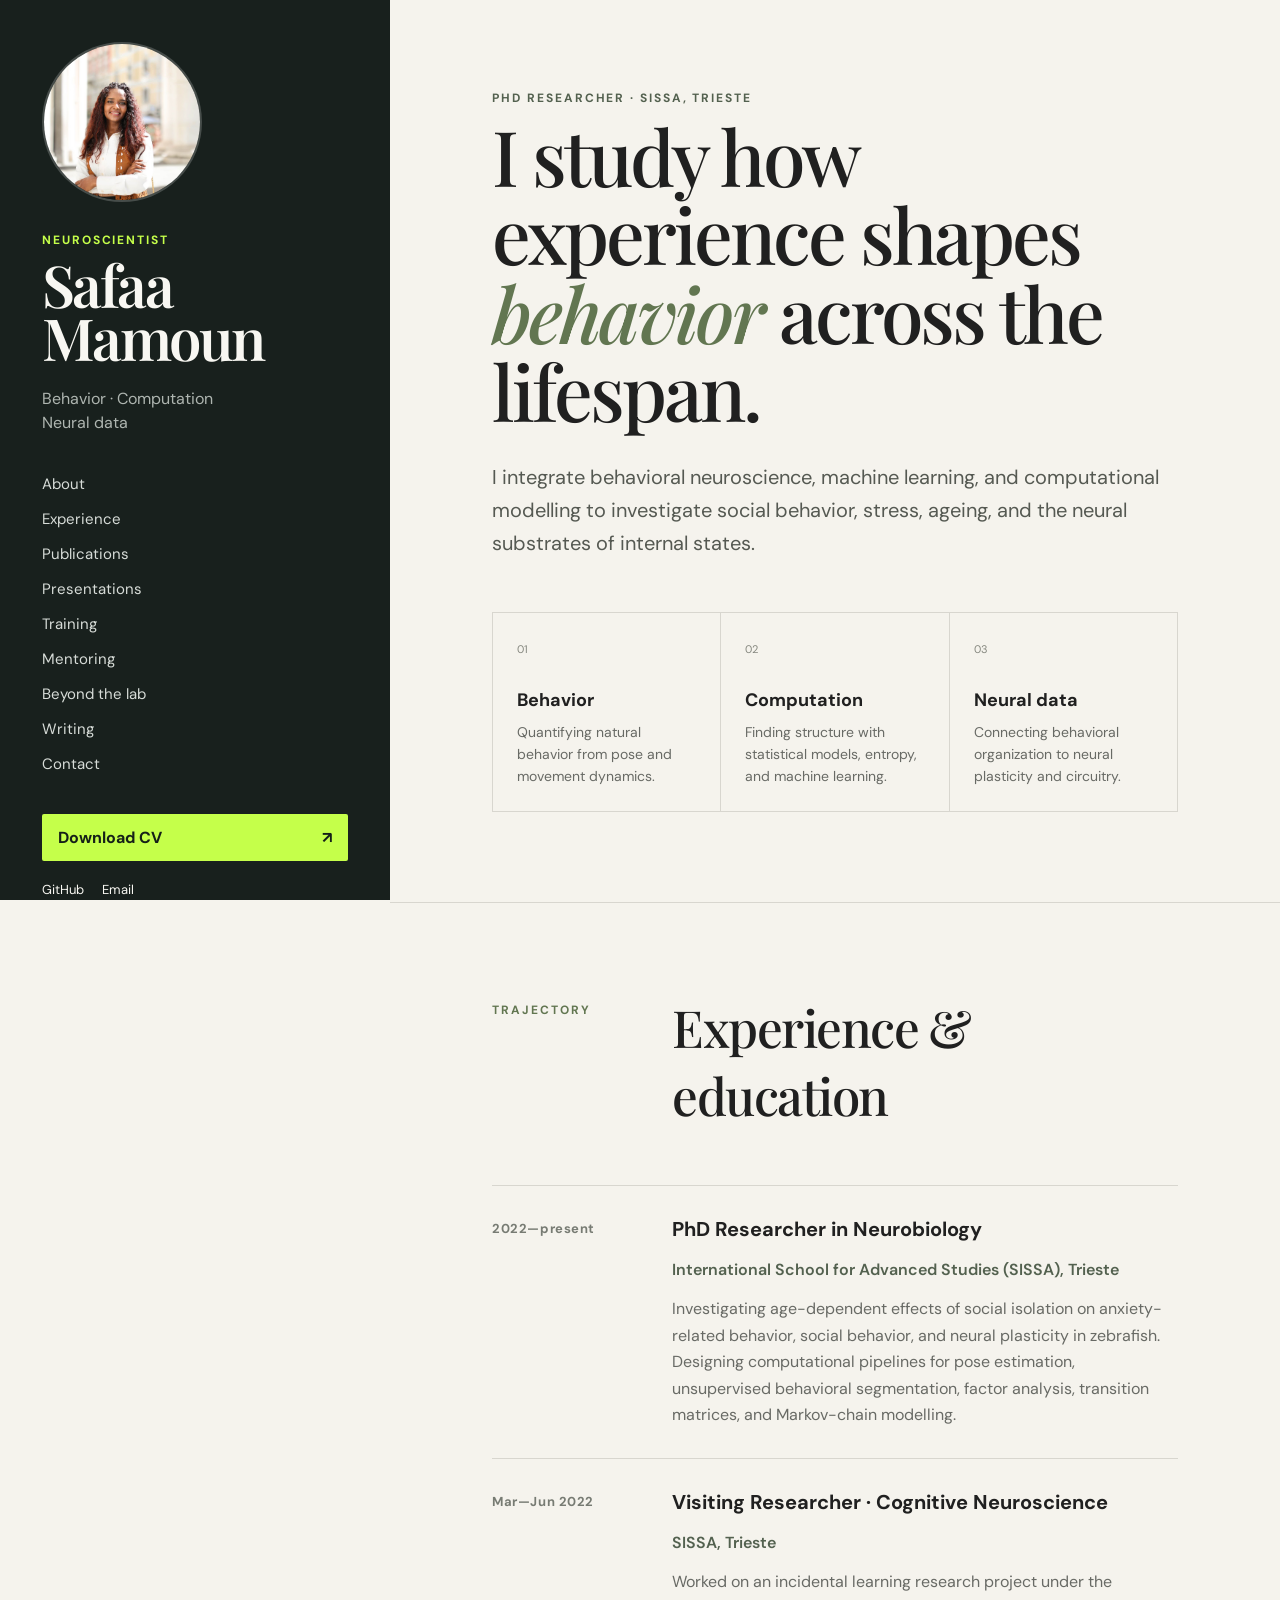
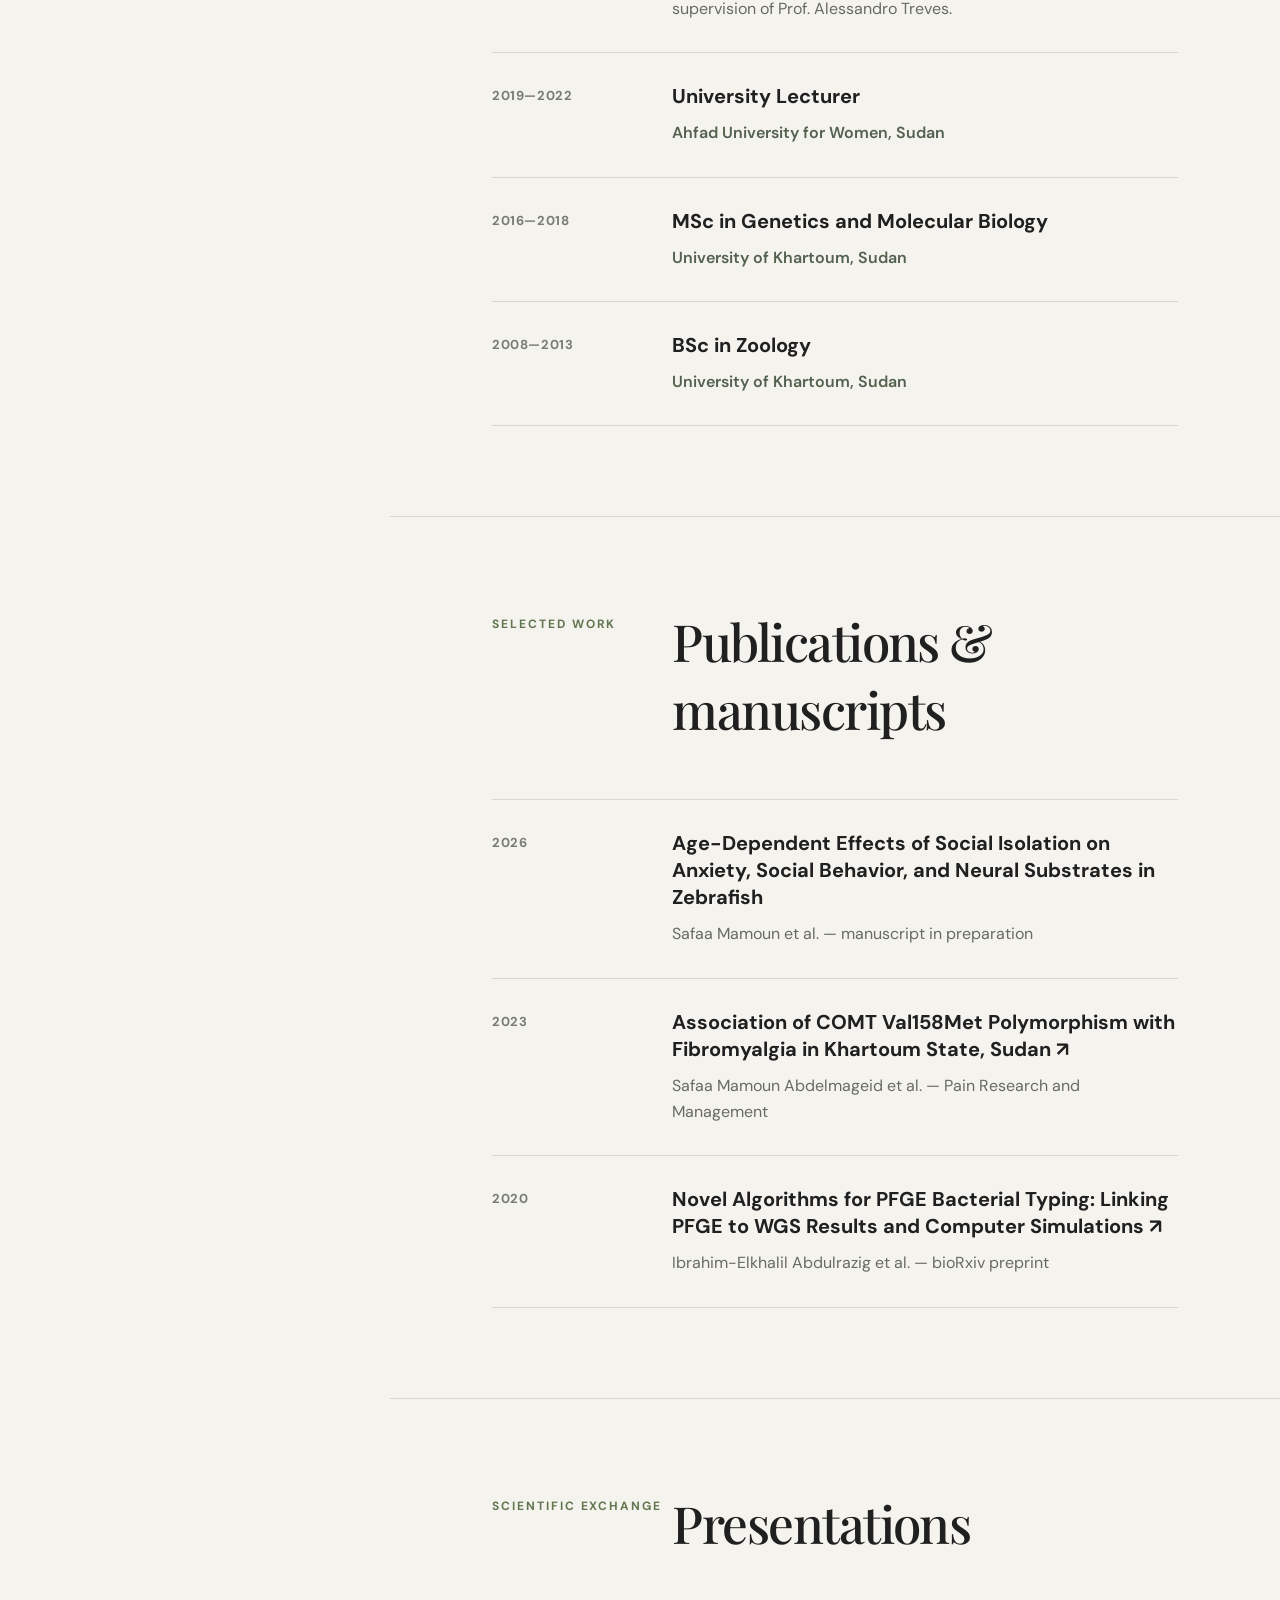
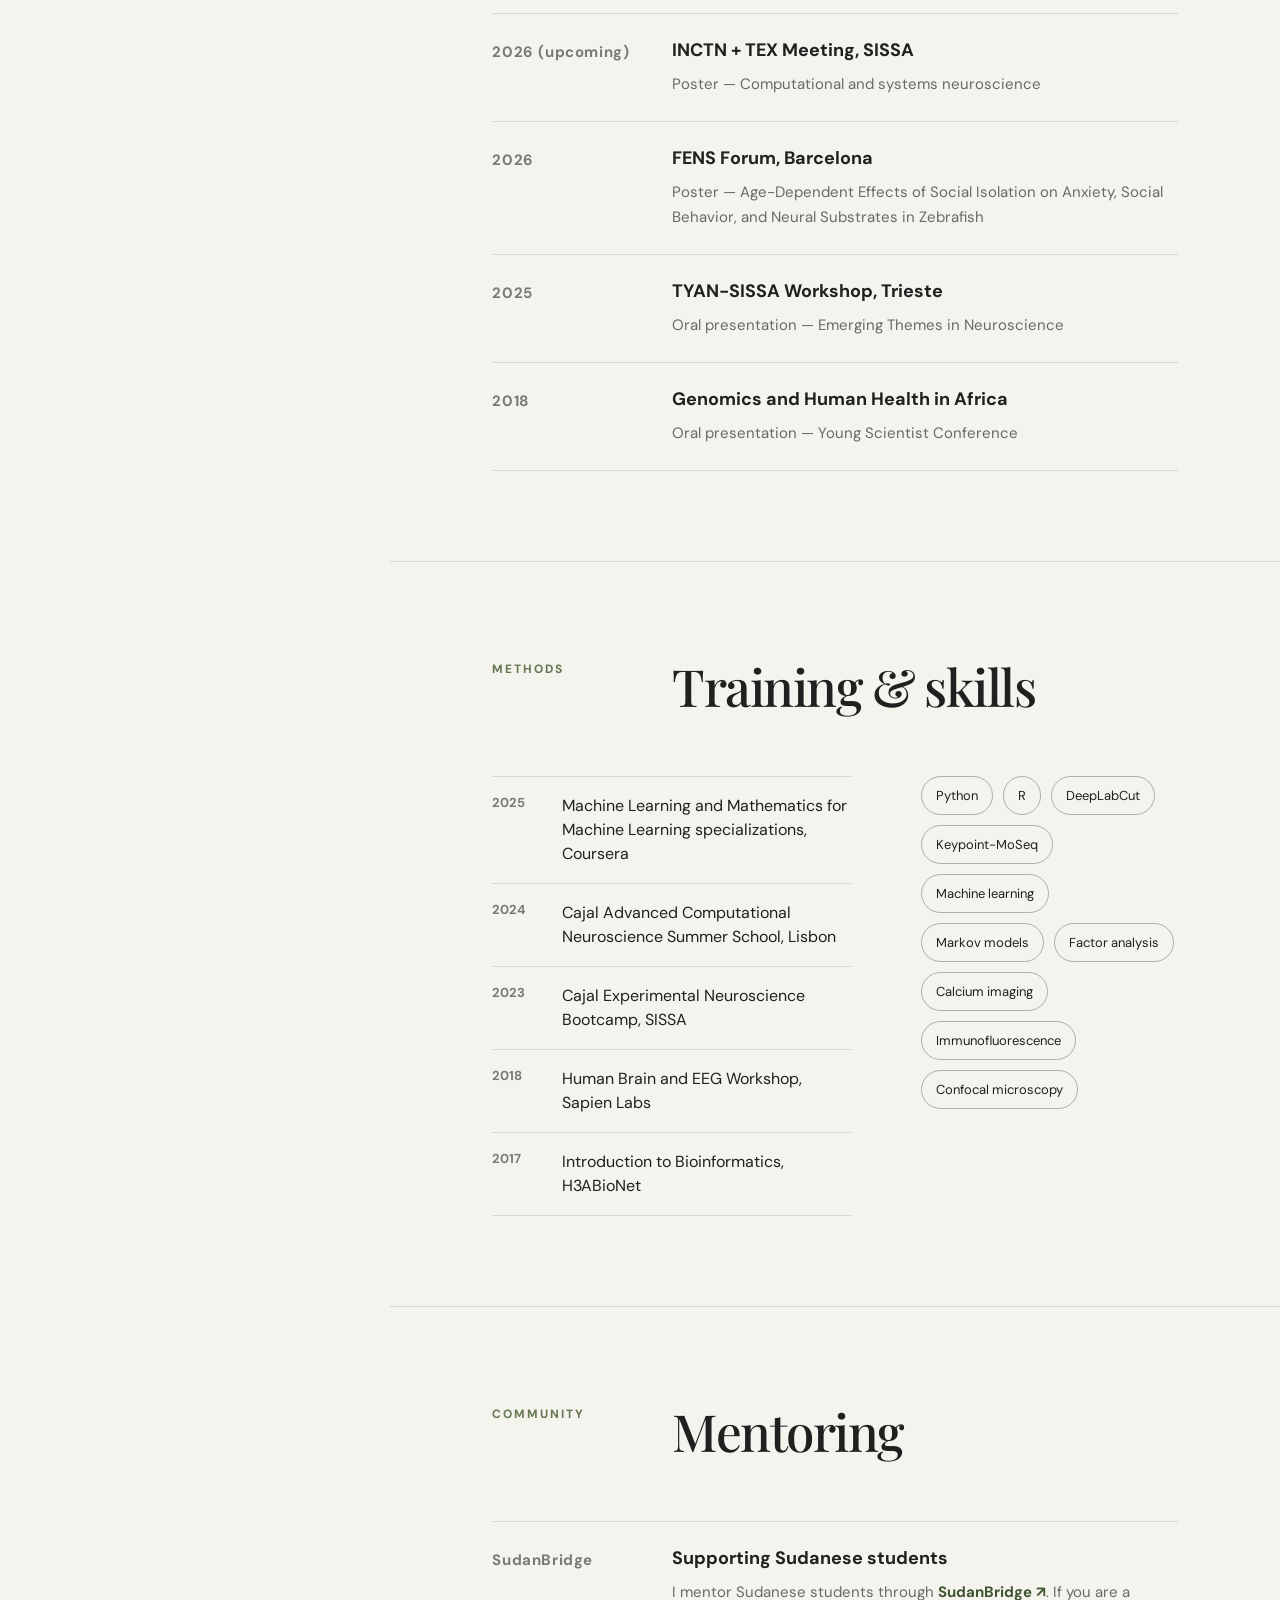
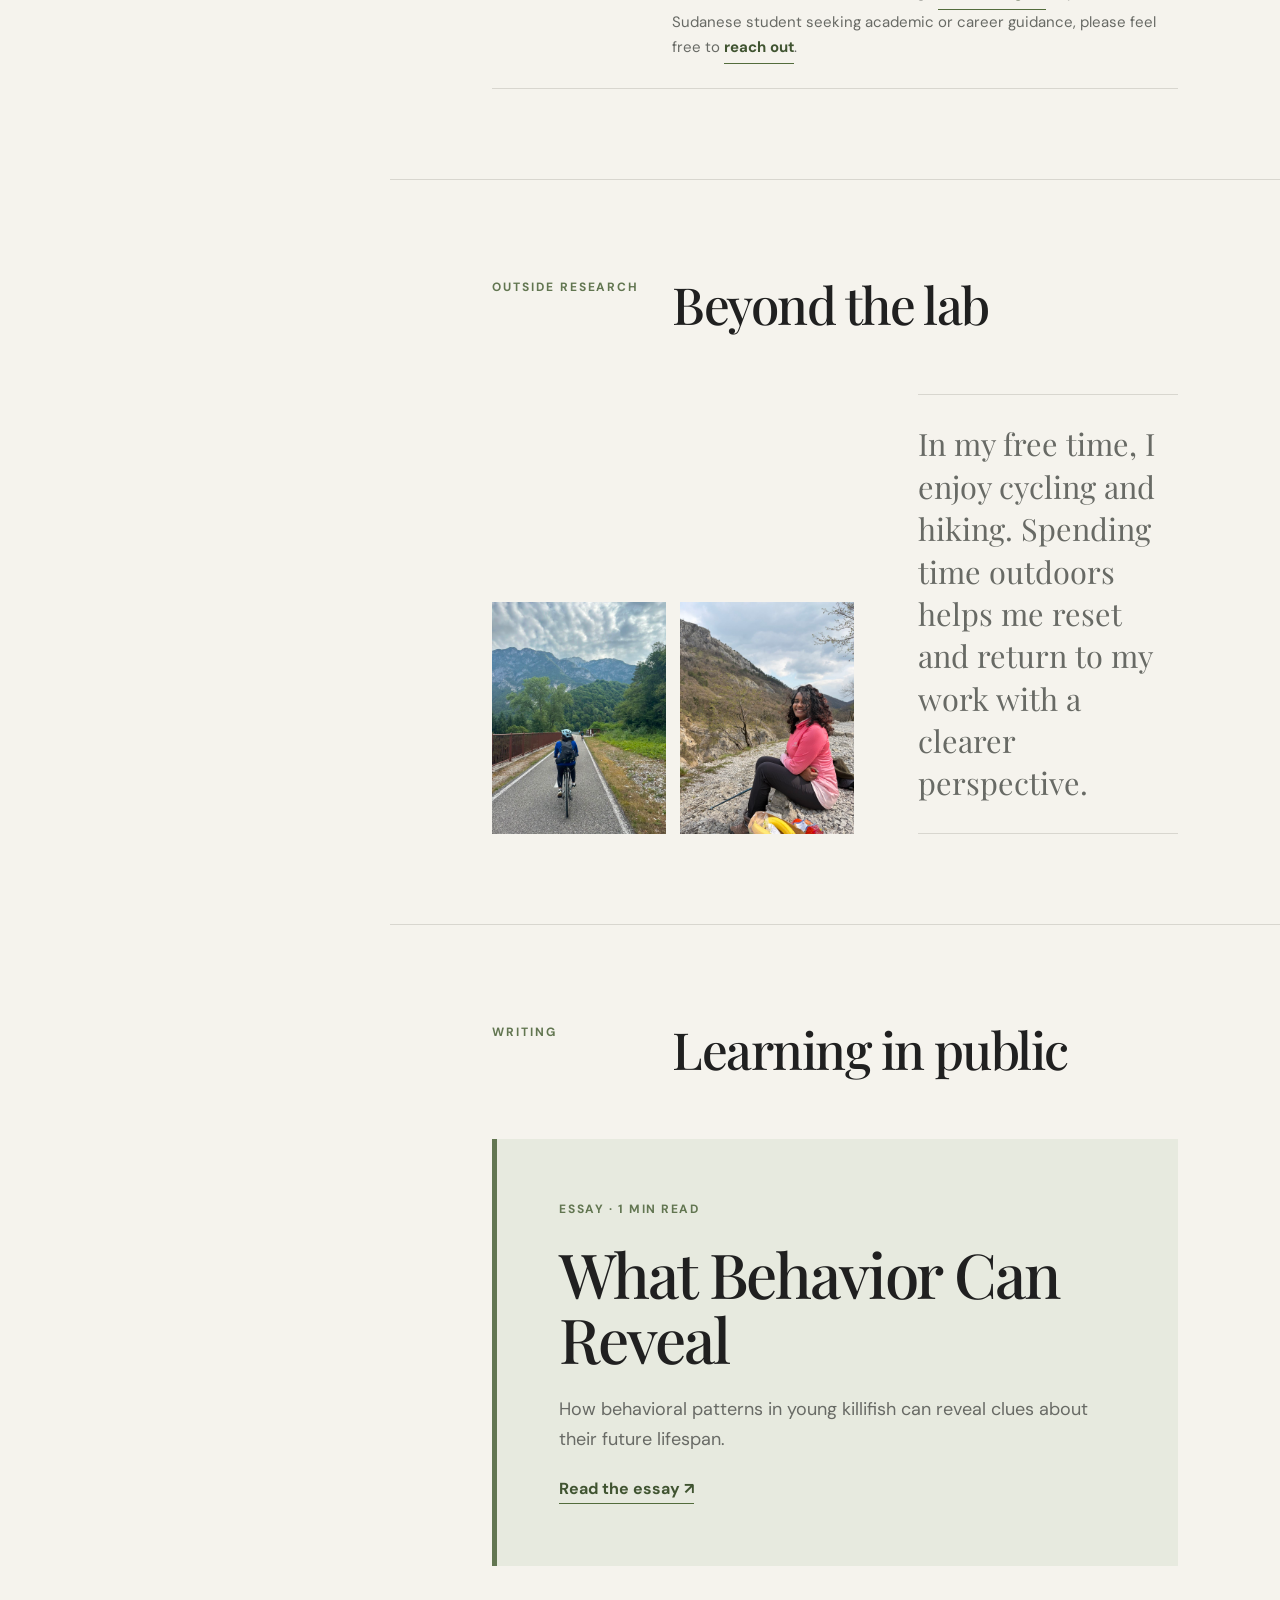
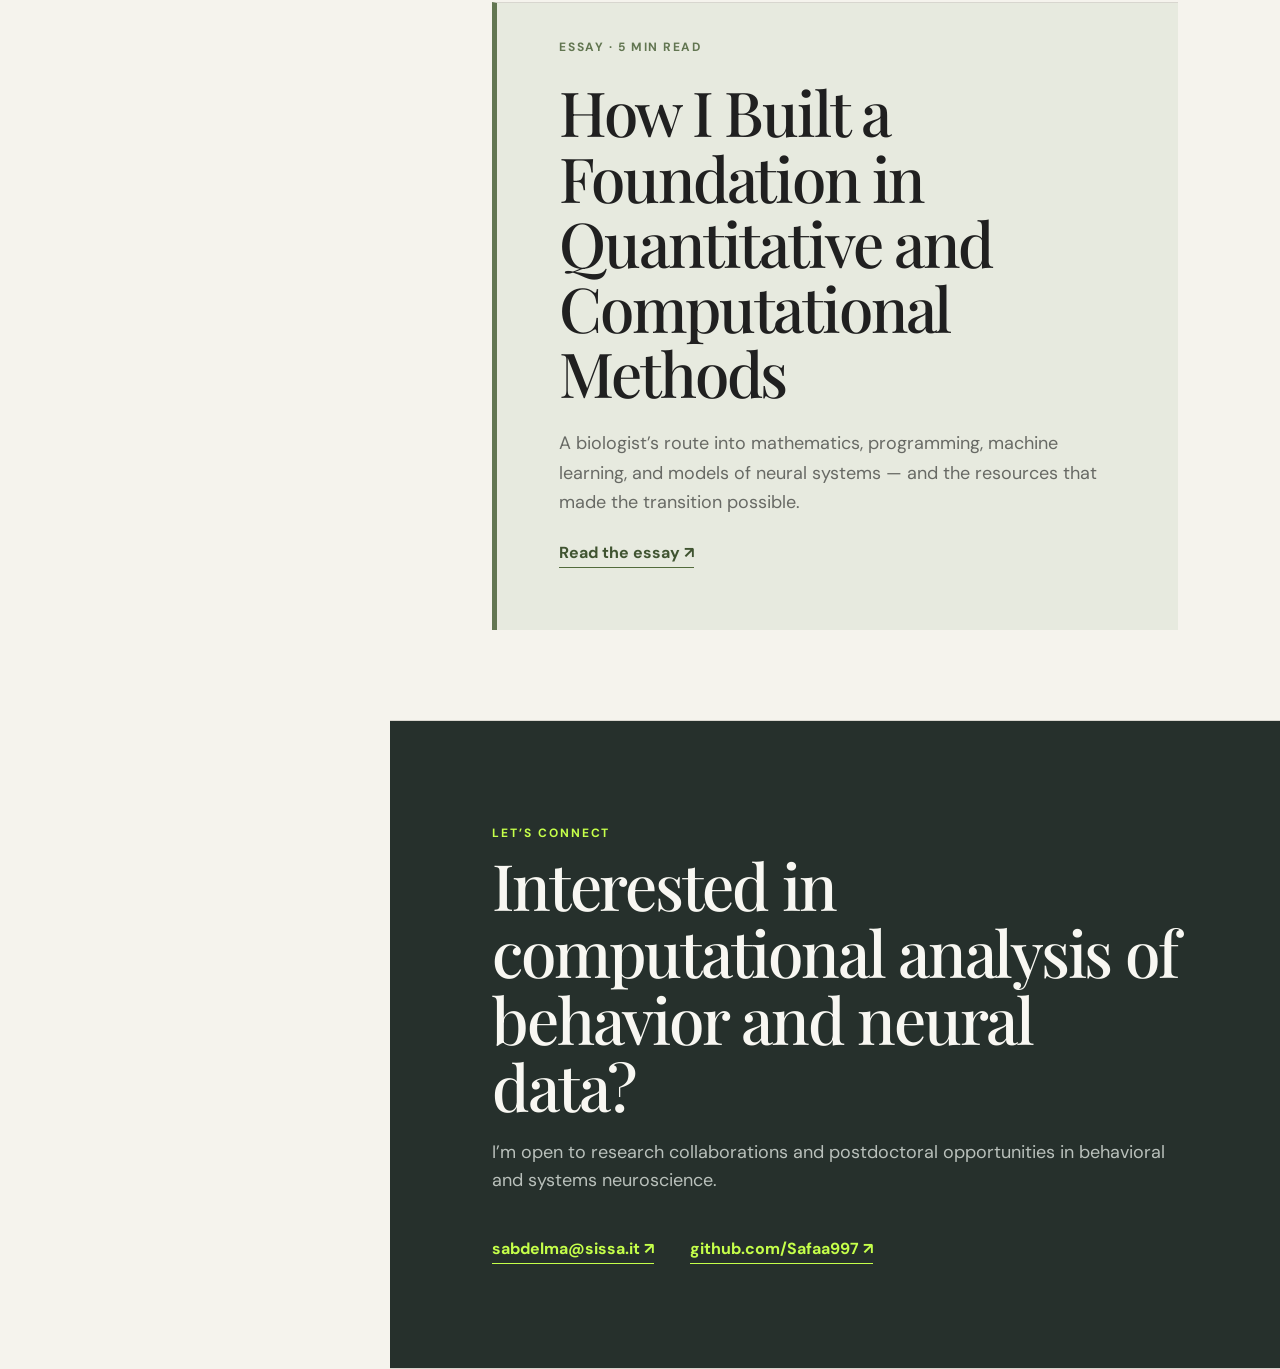
==== commit a18eca67: "Update index.html" ====
--- a/index.html
+++ b/index.html
@@ -519,7 +519,7 @@
         <article>
           <p class="essay-label">Essay · 1 min read</p>
 
-          <h3>What Behavior Can Reveal About the Future</h3>
+          <h3>What Behavior Can Reveal</h3>
 
           <p>
             How behavioral patterns in young killifish can reveal
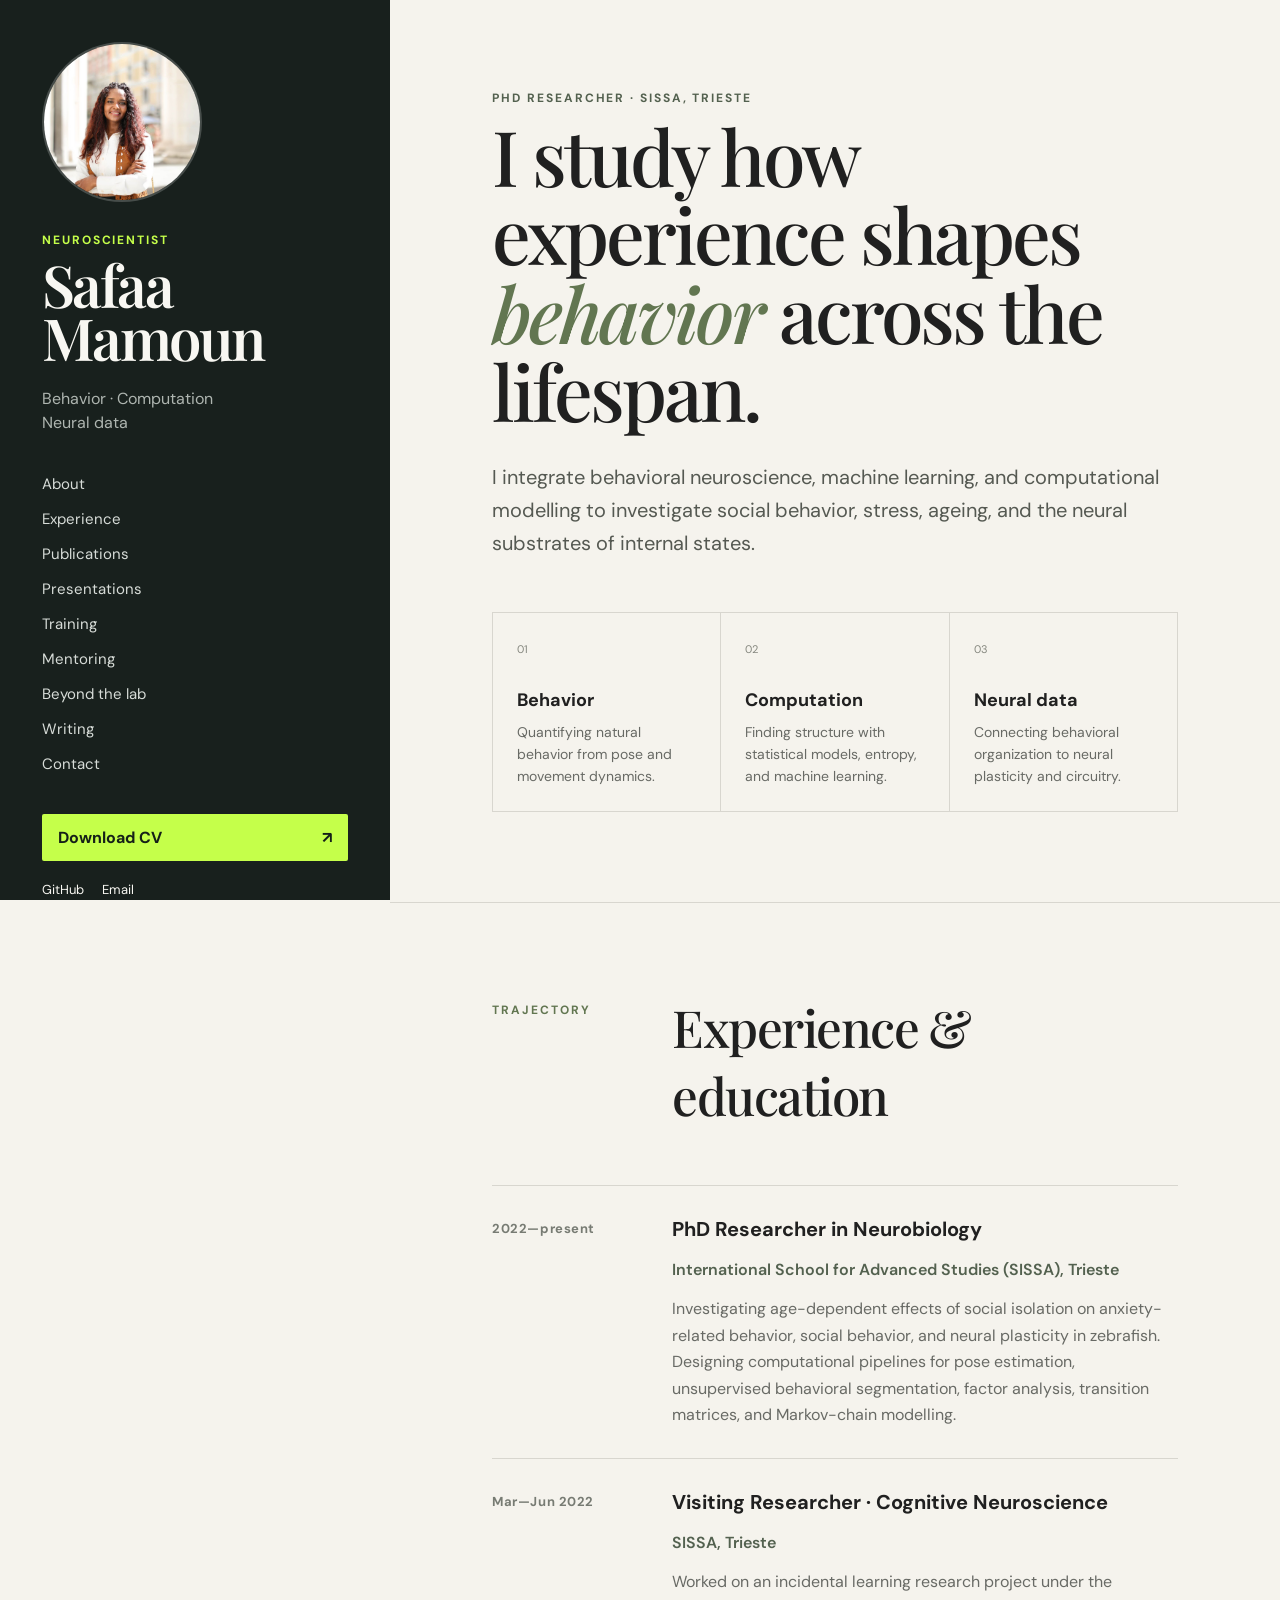
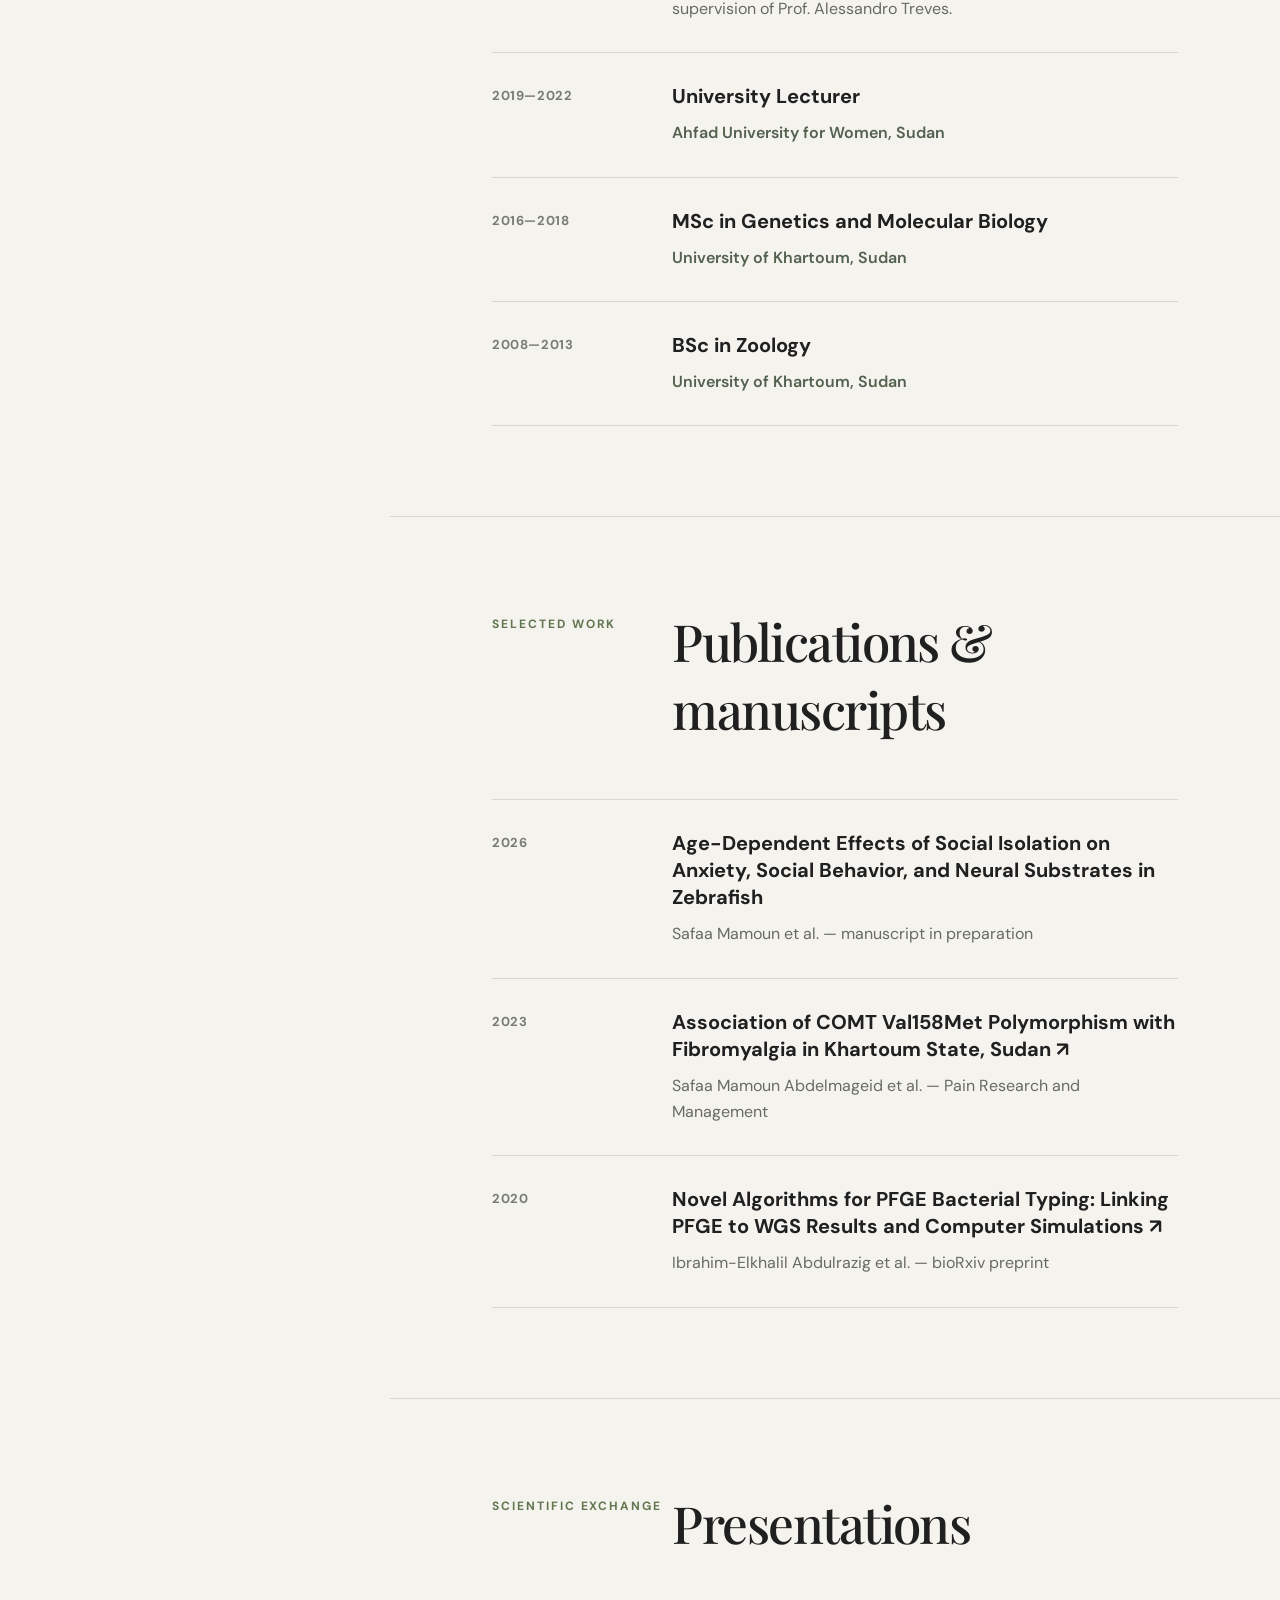
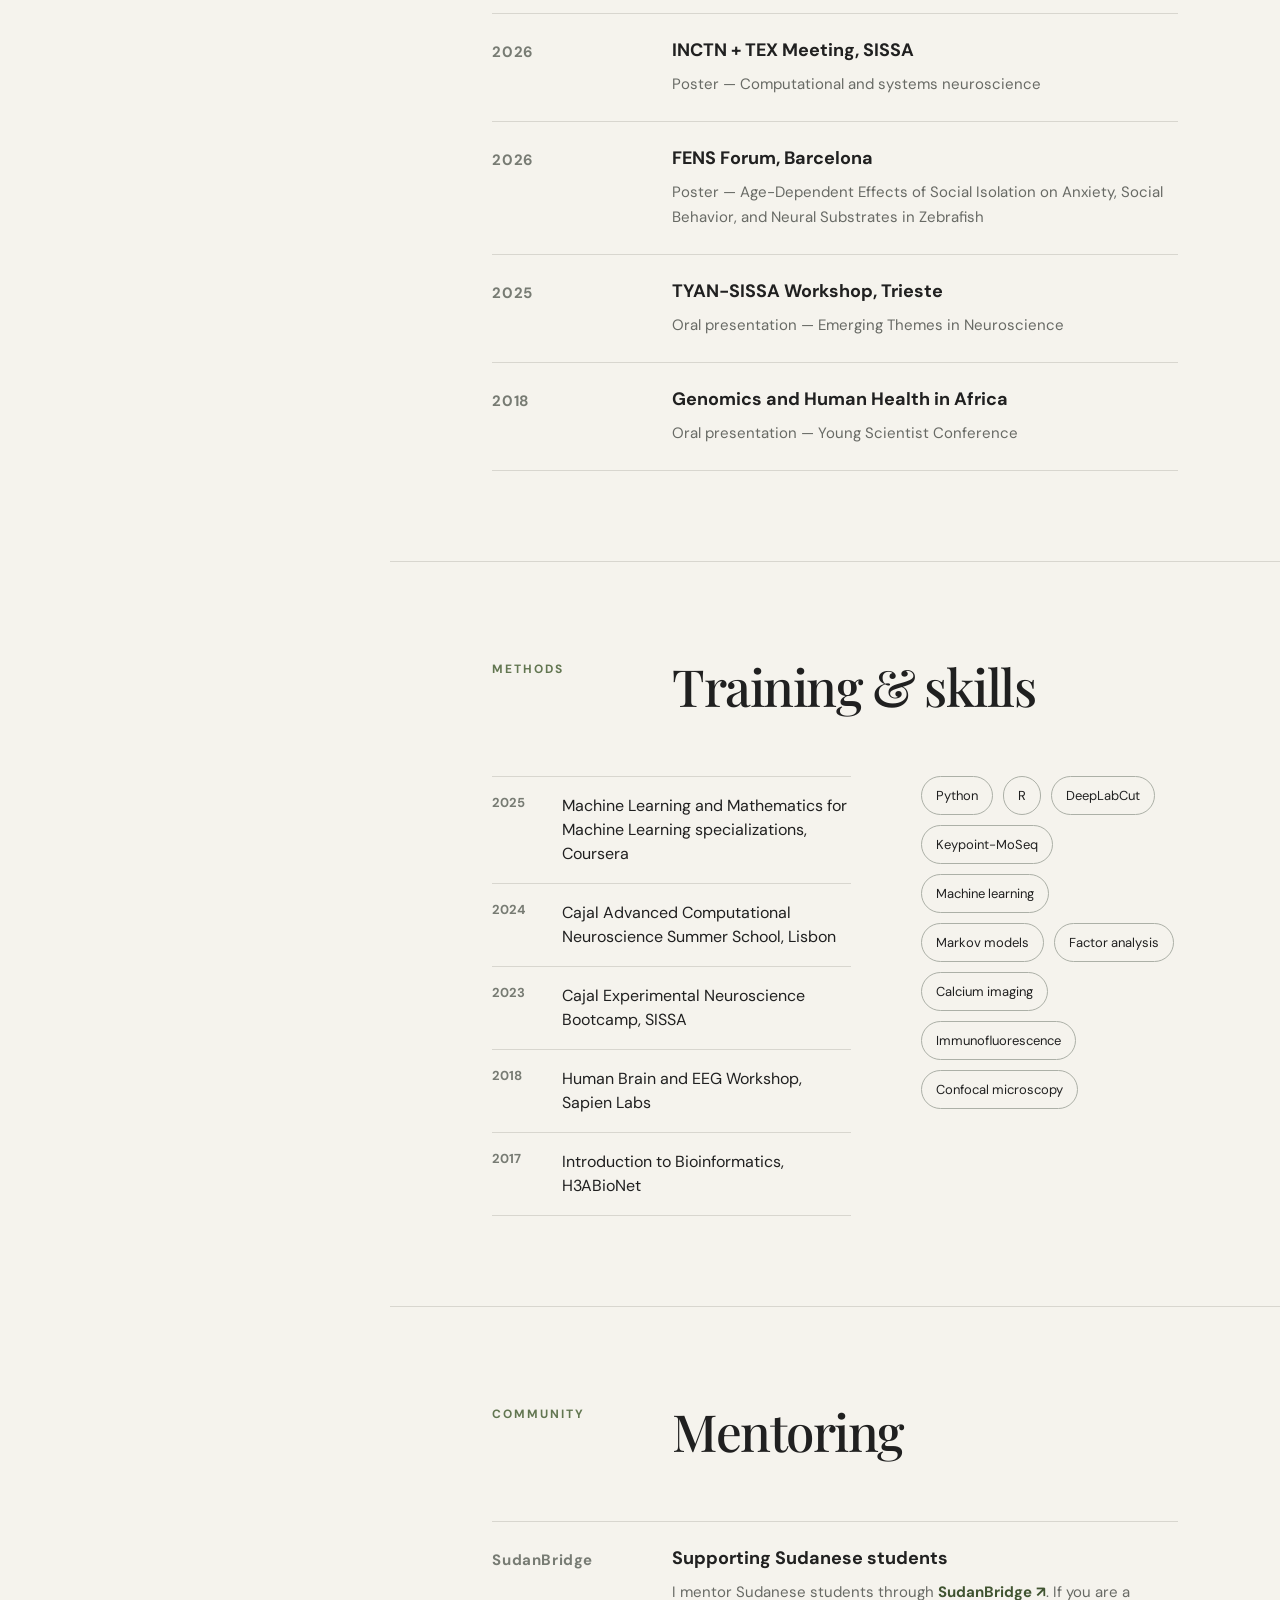
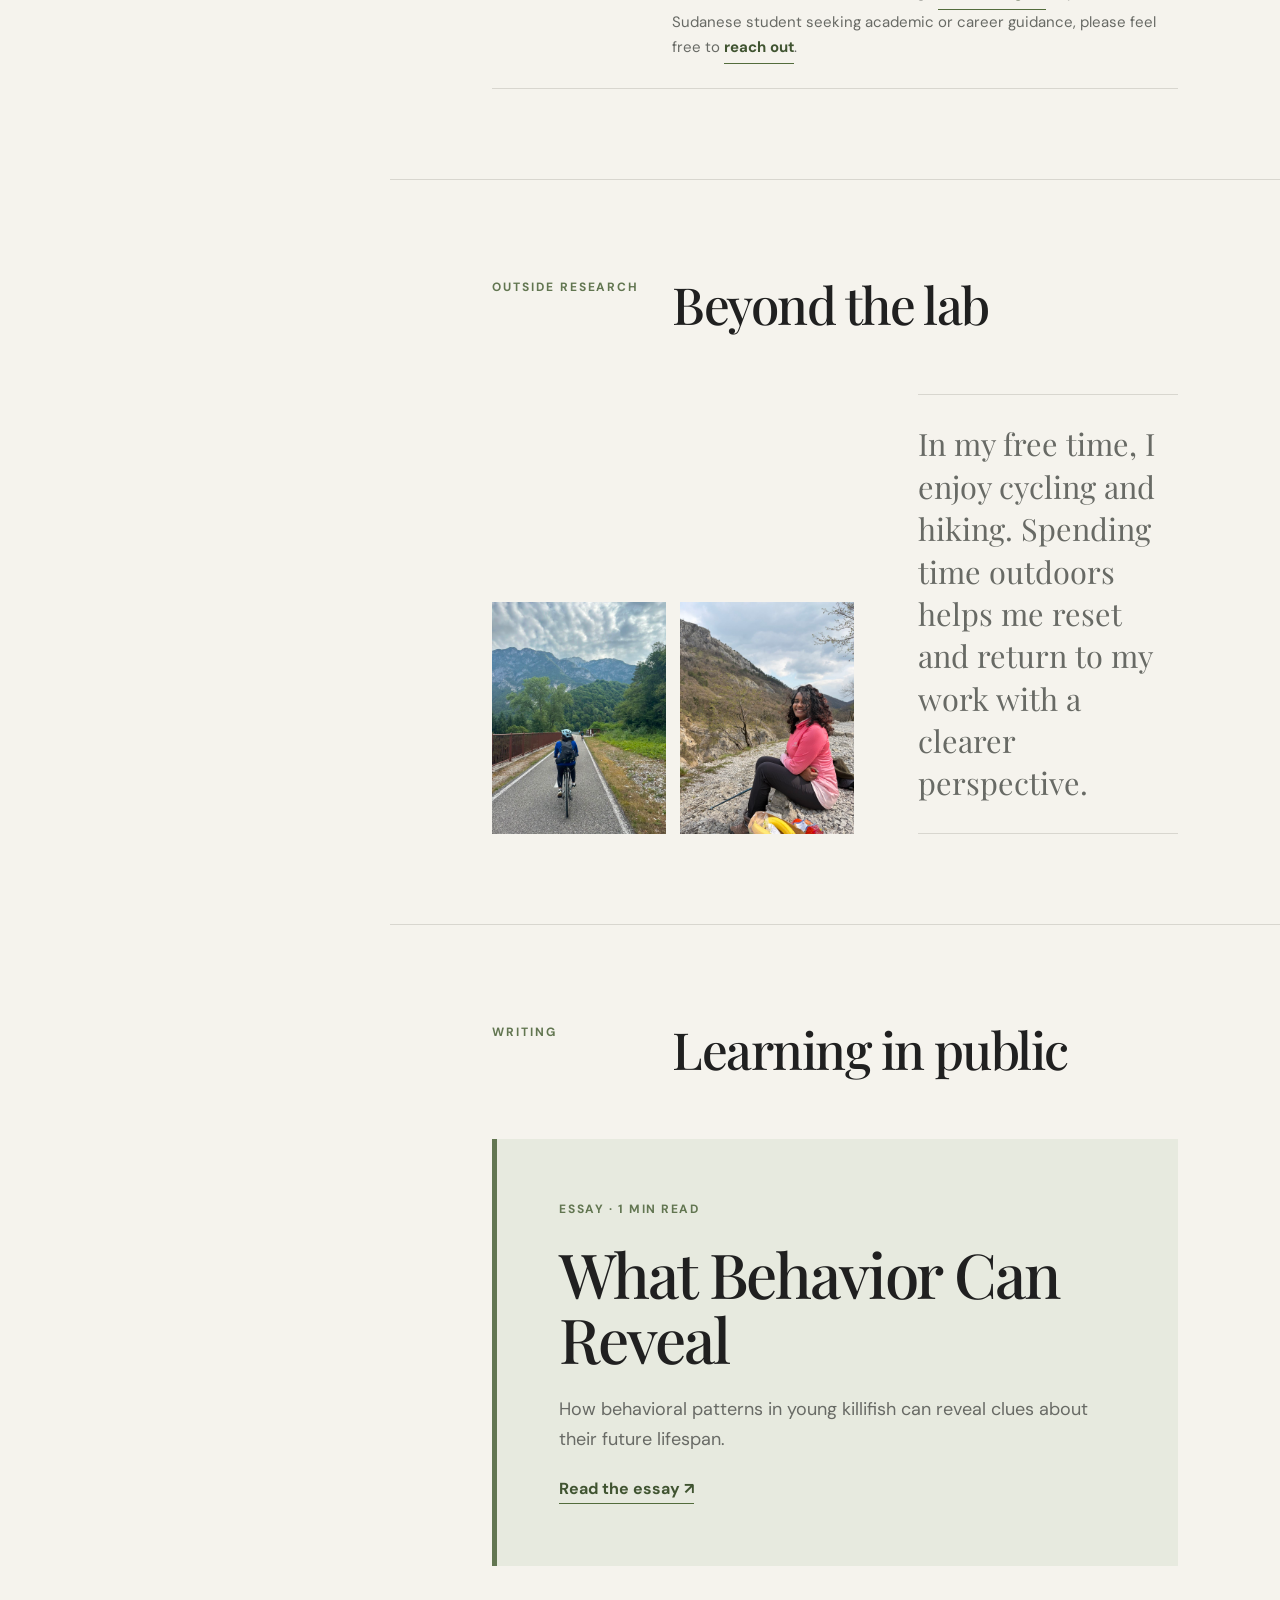
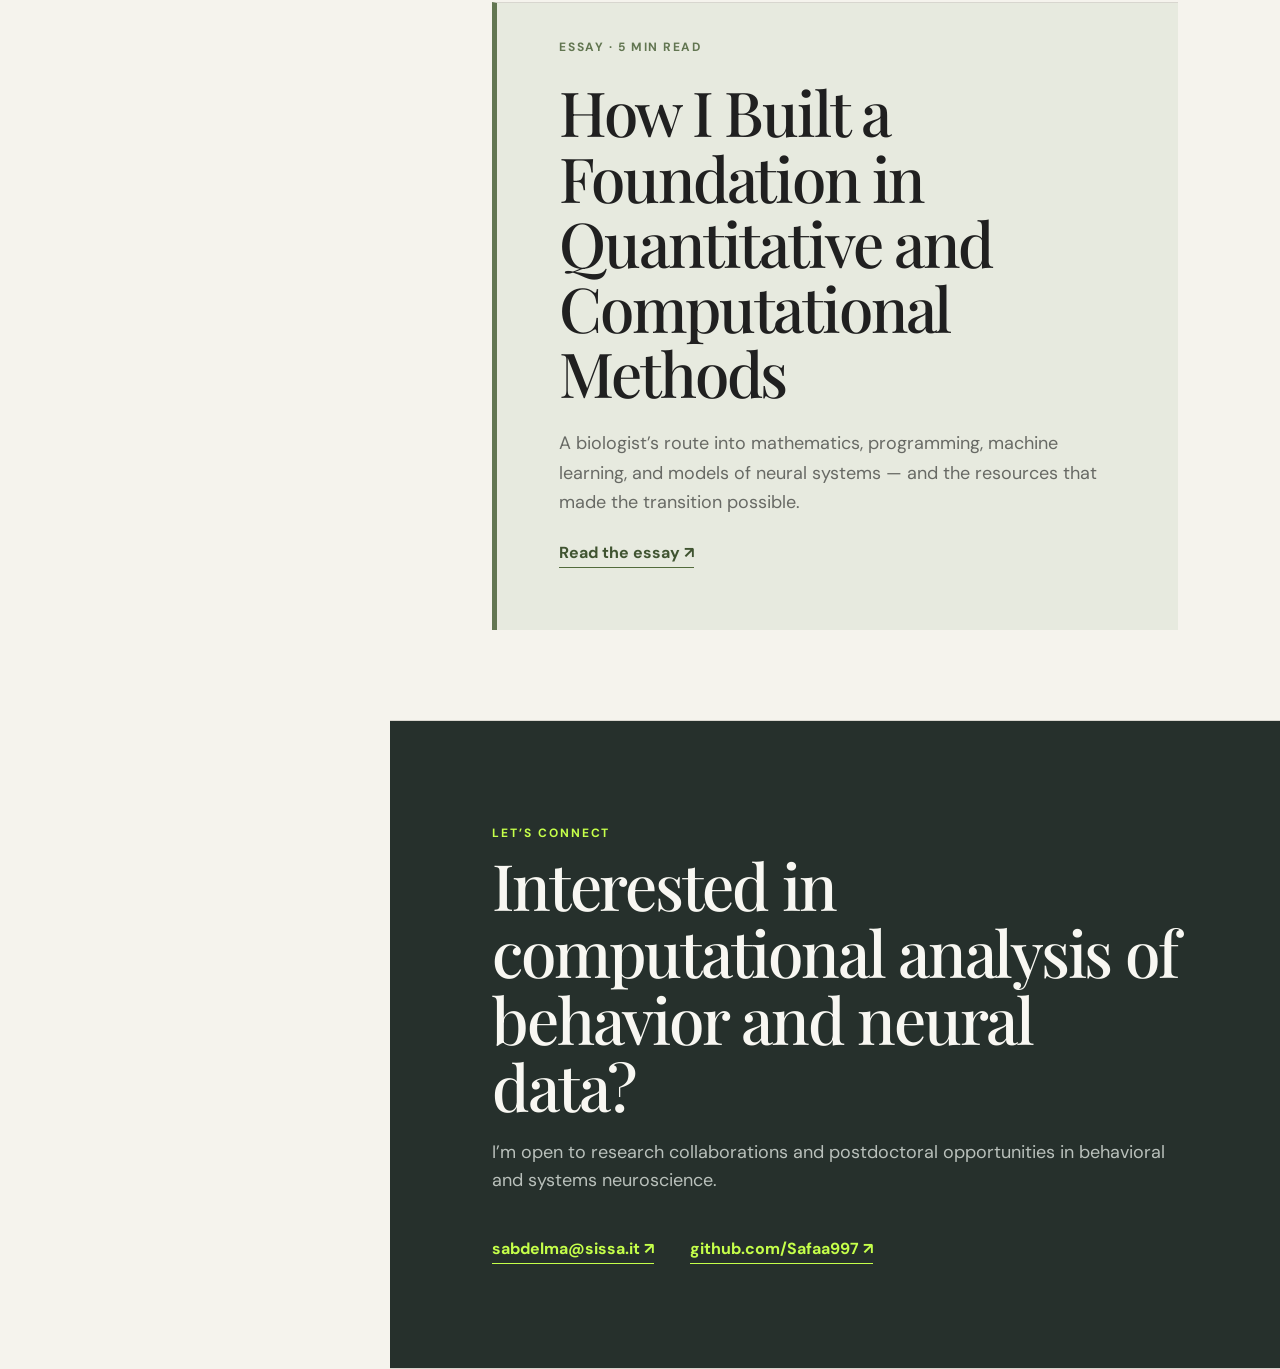
==== commit df477ff5: "Update index.html" ====
--- a/index.html
+++ b/index.html
@@ -351,7 +351,7 @@
 
         <div class="work-list compact-list">
           <article>
-            <p class="year">2026 (upcoming)</p>
+            <p class="year">2026 </p>
             <div>
               <h3>INCTN + TEX Meeting, SISSA</h3>
               <p>Poster — Computational and systems neuroscience</p>
